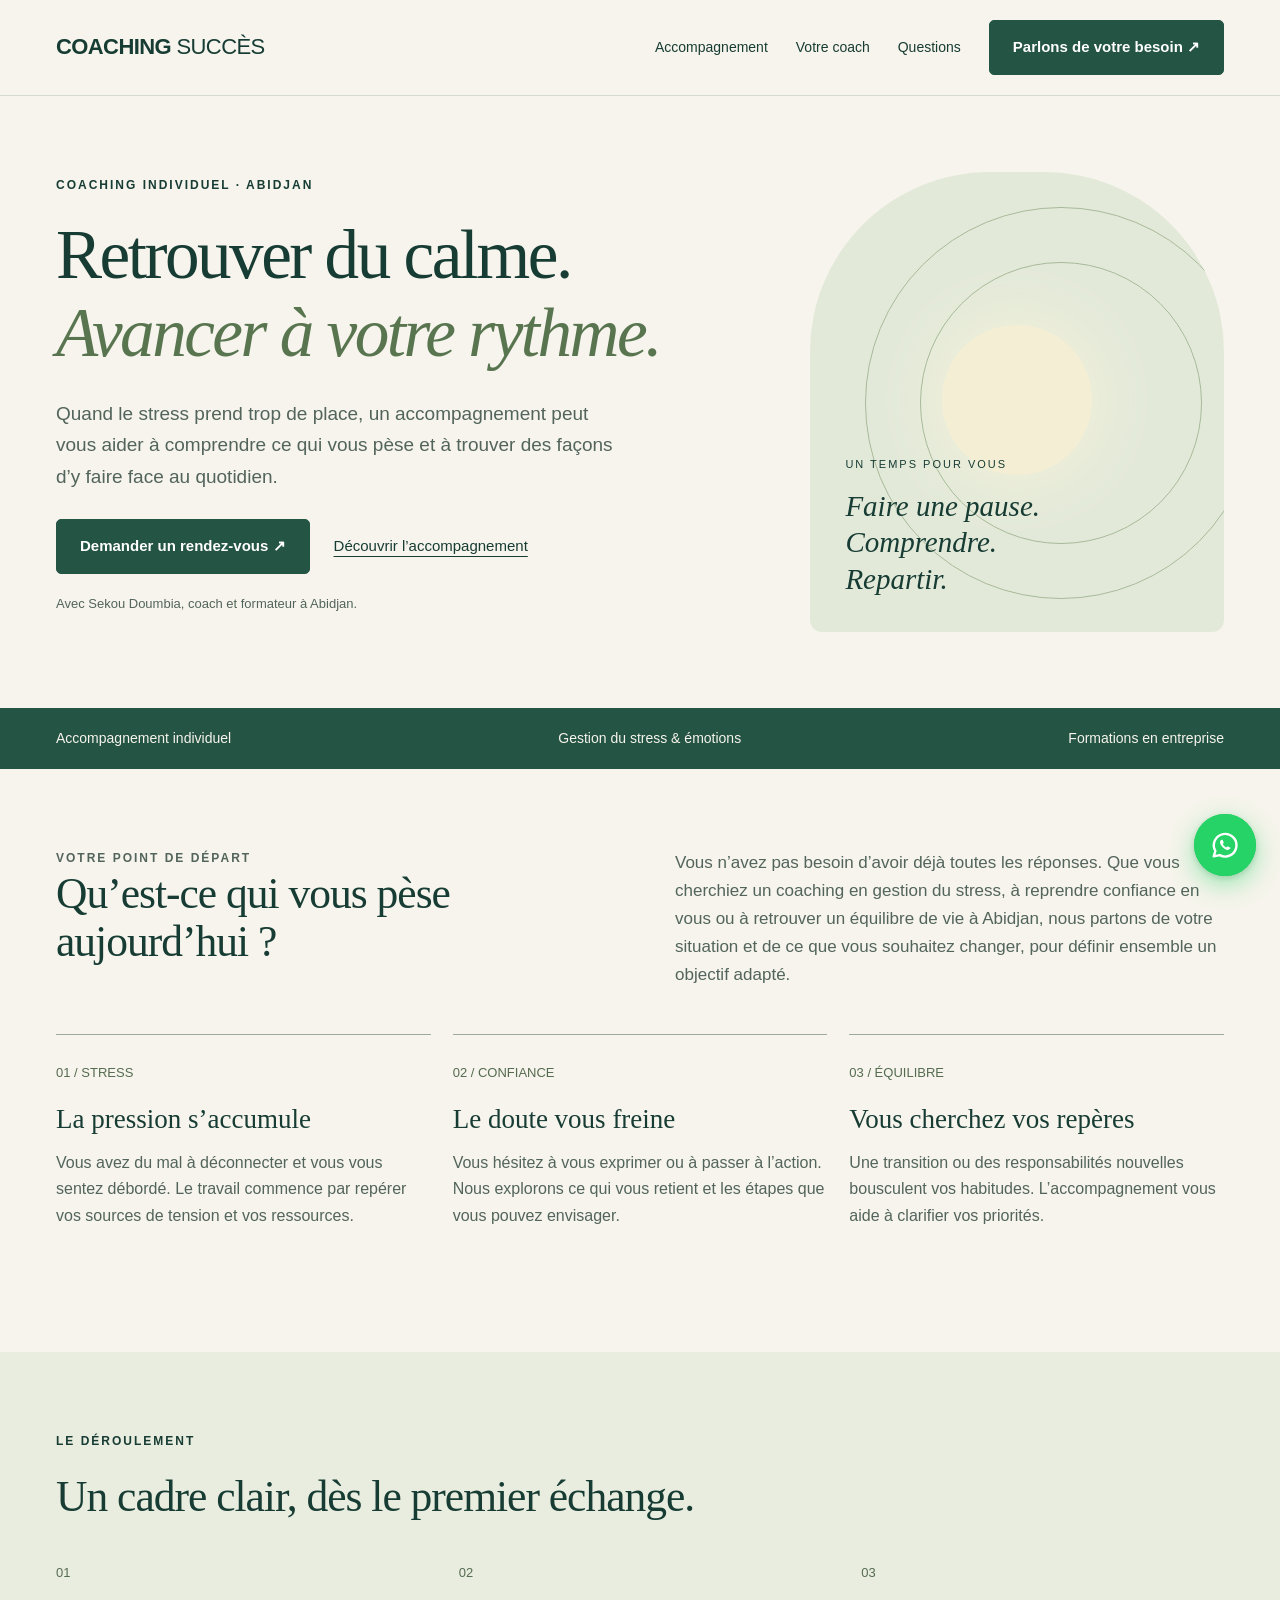
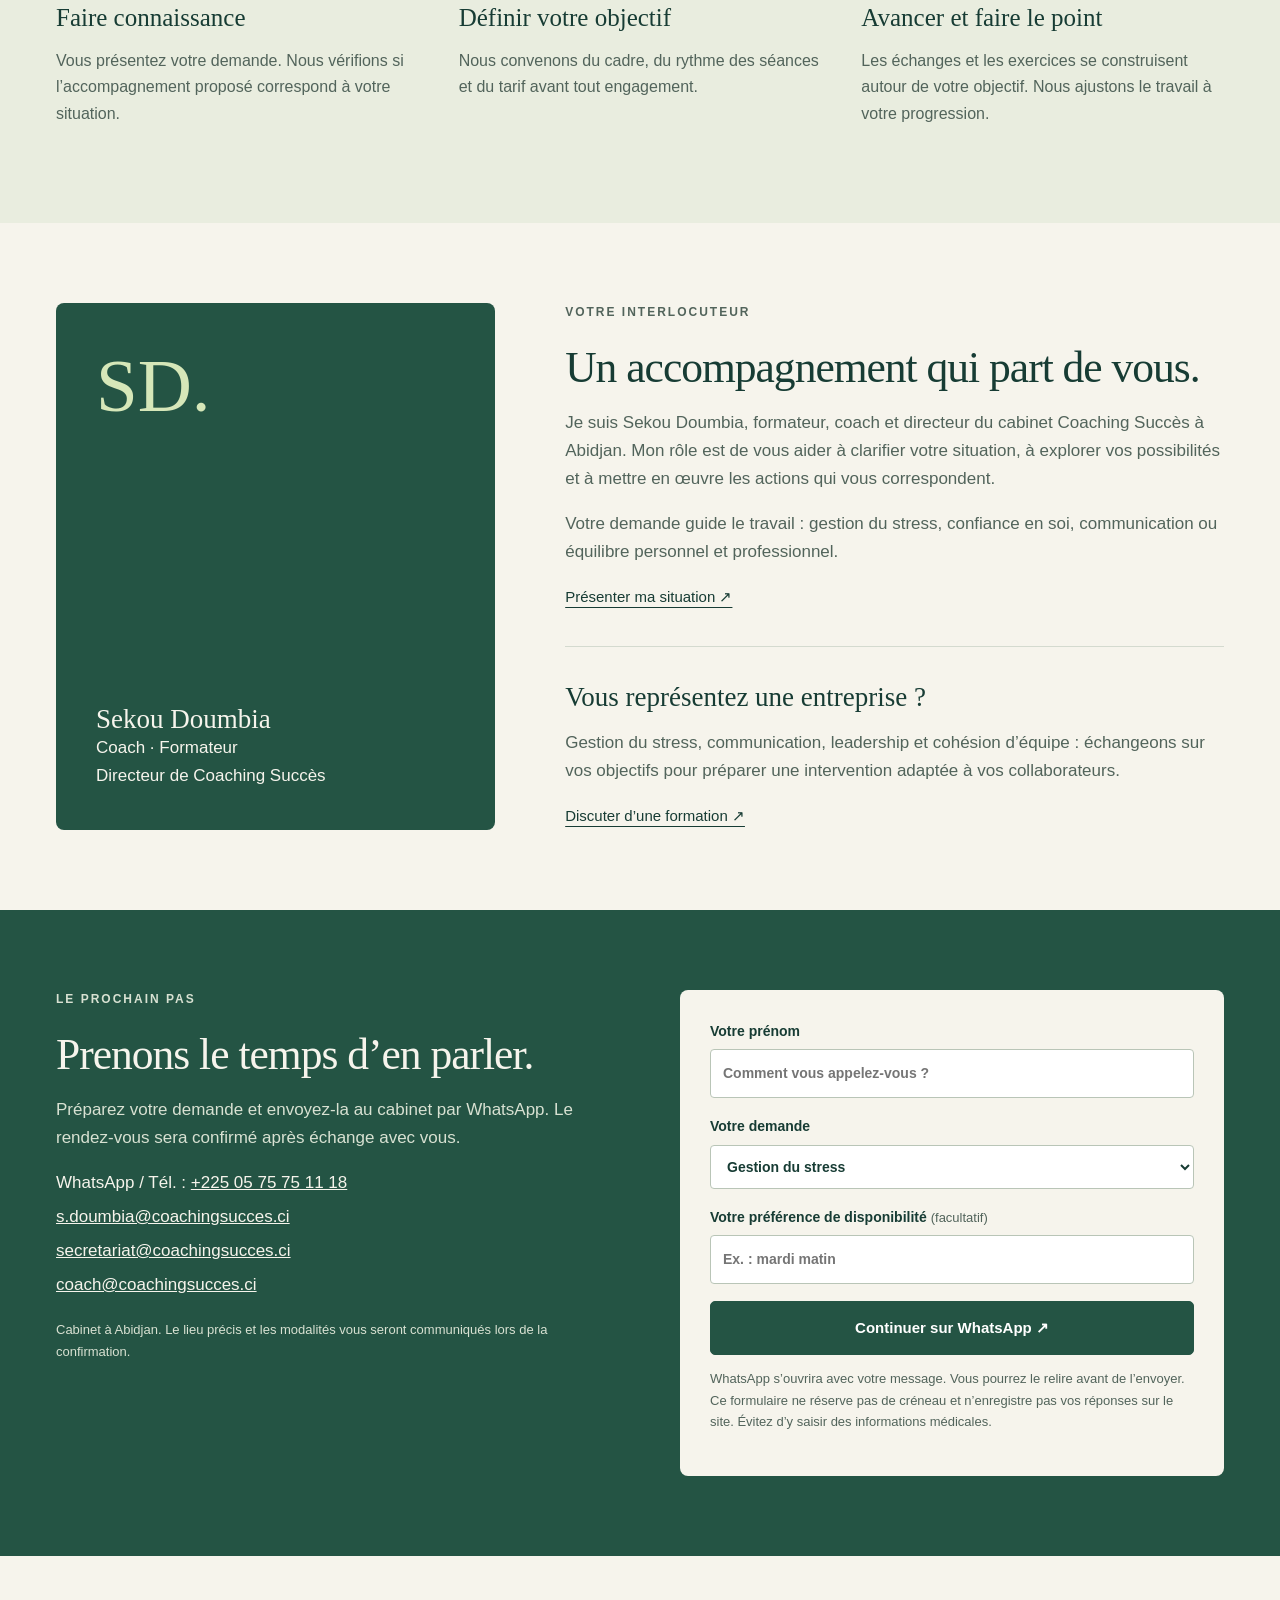
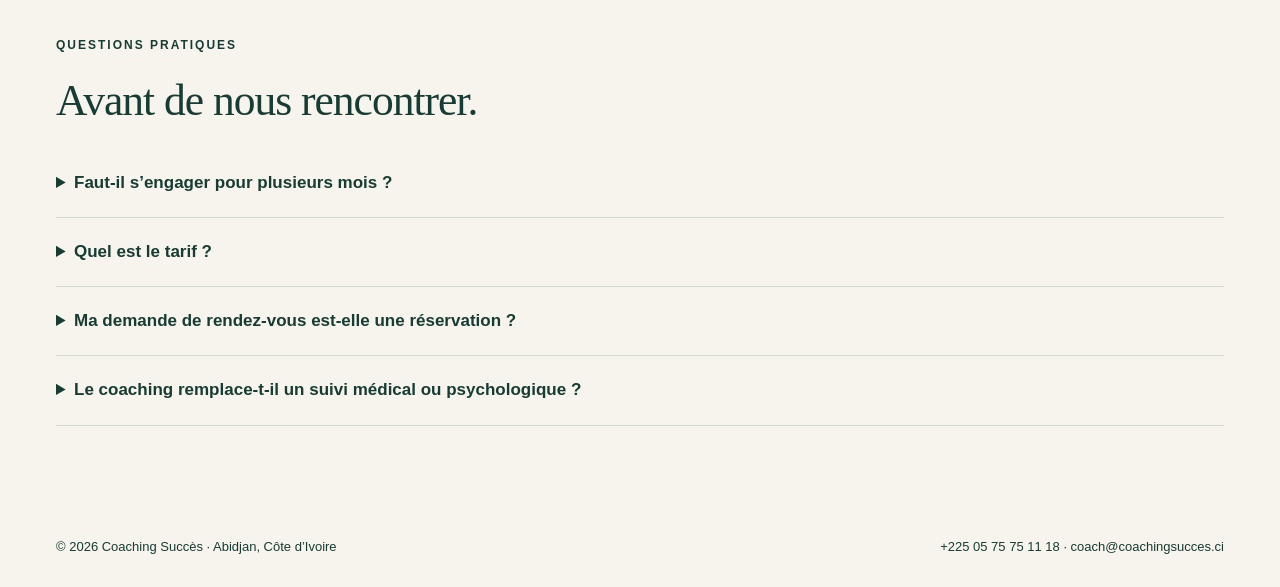
==== index.html @ 4eec84b1 "first deploy avec seo et ajout des donnee email et whatsapp" ====
<!doctype html>
<html lang="fr">
  <head>
    <meta charset="utf-8" />
    <meta name="viewport" content="width=device-width, initial-scale=1" />
    <!-- Sécurité -->
    <meta
      http-equiv="Content-Security-Policy"
      content="default-src 'self'; script-src 'self' 'unsafe-inline'; style-src 'self' 'unsafe-inline'; img-src 'self' data:; connect-src 'self'; form-action 'none'; base-uri 'self'; object-src 'none'"
    />
    <meta name="referrer" content="strict-origin-when-cross-origin" />

    <!-- SEO -->
    <title>Coach à Abidjan – Gestion du stress & confiance en soi | Coaching Succès</title>
    <meta
      name="description"
      content="Coaching individuel à Abidjan : gestion du stress, confiance en soi et équilibre de vie. Formations en entreprise avec Sekou Doumbia, coach et formateur en Côte d’Ivoire."
    />
    <meta
      name="robots"
      content="index, follow, max-image-preview:large, max-snippet:-1"
    />
    <meta name="author" content="Sekou Doumbia – Coaching Succès" />
    <link rel="canonical" href="https://coachingsucces.ci/" />
    <link rel="alternate" hreflang="fr-CI" href="https://coachingsucces.ci/" />
    <link rel="alternate" hreflang="x-default" href="https://coachingsucces.ci/" />
    <meta name="theme-color" content="#245444" />

    <!-- Référencement local -->
    <meta name="geo.region" content="CI-AB" />
    <meta name="geo.placename" content="Abidjan" />
    <meta name="geo.position" content="5.3600;-4.0083" />
    <meta name="ICBM" content="5.3600, -4.0083" />

    <!-- Partage réseaux sociaux / WhatsApp -->
    <meta property="og:type" content="website" />
    <meta property="og:locale" content="fr_CI" />
    <meta property="og:site_name" content="Coaching Succès" />
    <meta
      property="og:title"
      content="Coach à Abidjan – Gestion du stress & confiance en soi"
    />
    <meta
      property="og:description"
      content="Accompagnement individuel et formations en entreprise avec Sekou Doumbia, coach et formateur à Abidjan."
    />
    <meta property="og:url" content="https://coachingsucces.ci/" />
    <meta property="og:image" content="https://coachingsucces.ci/og-image.jpg" />
    <meta property="og:image:width" content="1200" />
    <meta property="og:image:height" content="630" />
    <meta
      property="og:image:alt"
      content="Coaching Succès – Sekou Doumbia, coach à Abidjan"
    />
    <meta name="twitter:card" content="summary_large_image" />
    <meta
      name="twitter:title"
      content="Coach à Abidjan – Gestion du stress & confiance en soi"
    />
    <meta
      name="twitter:description"
      content="Accompagnement individuel et formations en entreprise avec Sekou Doumbia, coach et formateur à Abidjan."
    />
    <meta name="twitter:image" content="https://coachingsucces.ci/og-image.jpg" />

    <link
      rel="icon"
      type="image/svg+xml"
      href="data:image/svg+xml,%3Csvg xmlns='http://www.w3.org/2000/svg' viewBox='0 0 64 64'%3E%3Crect width='64' height='64' rx='14' fill='%23245444'/%3E%3Ctext x='32' y='42' font-family='Georgia,serif' font-size='28' text-anchor='middle' fill='%23d6e7b9'%3ECS%3C/text%3E%3C/svg%3E"
    />

    <!-- Données structurées (Google) -->
    <script type="application/ld+json">
      {
        "@context": "https://schema.org",
        "@graph": [
          {
            "@type": "ProfessionalService",
            "@id": "https://coachingsucces.ci/#cabinet",
            "name": "Coaching Succès",
            "description": "Cabinet de coaching individuel et de formations en entreprise à Abidjan : gestion du stress, confiance en soi, équilibre personnel et professionnel, communication et leadership.",
            "url": "https://coachingsucces.ci/",
            "image": "https://coachingsucces.ci/og-image.jpg",
            "telephone": "+2250575751118",
            "address": {
              "@type": "PostalAddress",
              "addressLocality": "Abidjan",
              "addressCountry": "CI"
            },
            "geo": {
              "@type": "GeoCoordinates",
              "latitude": 5.36,
              "longitude": -4.0083
            },
            "areaServed": [
              { "@type": "City", "name": "Abidjan" },
              { "@type": "Country", "name": "Côte d’Ivoire" }
            ],
            "knowsLanguage": "fr",
            "founder": { "@id": "https://coachingsucces.ci/#sekou-doumbia" },
            "sameAs": ["https://wa.me/2250575751118"],
            "hasOfferCatalog": {
              "@type": "OfferCatalog",
              "name": "Accompagnements",
              "itemListElement": [
                {
                  "@type": "Offer",
                  "itemOffered": {
                    "@type": "Service",
                    "name": "Coaching en gestion du stress et des émotions"
                  }
                },
                {
                  "@type": "Offer",
                  "itemOffered": {
                    "@type": "Service",
                    "name": "Coaching confiance en soi"
                  }
                },
                {
                  "@type": "Offer",
                  "itemOffered": {
                    "@type": "Service",
                    "name": "Équilibre personnel et professionnel"
                  }
                },
                {
                  "@type": "Offer",
                  "itemOffered": {
                    "@type": "Service",
                    "name": "Formations en entreprise : stress, communication, leadership, cohésion d’équipe"
                  }
                }
              ]
            }
          },
          {
            "@type": "Person",
            "@id": "https://coachingsucces.ci/#sekou-doumbia",
            "name": "Sekou Doumbia",
            "jobTitle": "Coach et formateur, directeur de Coaching Succès",
            "worksFor": { "@id": "https://coachingsucces.ci/#cabinet" },
            "address": {
              "@type": "PostalAddress",
              "addressLocality": "Abidjan",
              "addressCountry": "CI"
            }
          },
          {
            "@type": "WebSite",
            "@id": "https://coachingsucces.ci/#site",
            "url": "https://coachingsucces.ci/",
            "name": "Coaching Succès",
            "inLanguage": "fr-CI",
            "publisher": { "@id": "https://coachingsucces.ci/#cabinet" }
          },
          {
            "@type": "WebPage",
            "@id": "https://coachingsucces.ci/#page",
            "url": "https://coachingsucces.ci/",
            "name": "Coach à Abidjan – Gestion du stress & confiance en soi | Coaching Succès",
            "isPartOf": { "@id": "https://coachingsucces.ci/#site" },
            "about": { "@id": "https://coachingsucces.ci/#cabinet" },
            "inLanguage": "fr-CI"
          },
          {
            "@type": "FAQPage",
            "@id": "https://coachingsucces.ci/#faq",
            "mainEntity": [
              {
                "@type": "Question",
                "name": "Faut-il s’engager pour plusieurs mois ?",
                "acceptedAnswer": {
                  "@type": "Answer",
                  "text": "La durée et le nombre de séances se discutent en fonction de votre demande. Le cadre de l’accompagnement vous est présenté avant votre engagement."
                }
              },
              {
                "@type": "Question",
                "name": "Quel est le tarif ?",
                "acceptedAnswer": {
                  "@type": "Answer",
                  "text": "Contactez le cabinet pour connaître le tarif de la prestation adaptée à votre demande. Le montant et les conditions sont précisés avant de commencer."
                }
              },
              {
                "@type": "Question",
                "name": "Ma demande de rendez-vous est-elle une réservation ?",
                "acceptedAnswer": {
                  "@type": "Answer",
                  "text": "Vous proposez une disponibilité par WhatsApp. Le cabinet vous répond pour convenir ensemble d’un créneau et confirmer les modalités."
                }
              },
              {
                "@type": "Question",
                "name": "Le coaching remplace-t-il un suivi médical ou psychologique ?",
                "acceptedAnswer": {
                  "@type": "Answer",
                  "text": "Le coaching aide à travailler sur vos objectifs et vos actions. Il ne remplace pas un diagnostic ni des soins. Si votre situation nécessite un suivi médical ou psychologique, adressez-vous au professionnel de santé compétent."
                }
              }
            ]
          }
        ]
      }
    </script>
    <style>
      :root {
        --ink: #173c34;
        --paper: #f6f4ec;
        --green: #245444;
        --lime: #d6e7b9;
        --line: #d4dacf;
        --muted: #52645b;
      }
      * {
        box-sizing: border-box;
      }
      html {
        scroll-behavior: smooth;
        scroll-padding-top: 90px;
        overflow-x: hidden;
      }
      body {
        margin: 0;
        overflow-x: clip;
        max-width: 100%;
        background: var(--paper);
        color: var(--ink);
        font:
          17px/1.65 Arial,
          sans-serif;
      }
      a {
        color: inherit;
      }
      button,
      input,
      select {
        font: inherit;
      }
      header {
        border-bottom: 1px solid var(--line);
        background: var(--paper);
        position: sticky;
        top: 0;
        z-index: 10;
      }
      .nav {
        max-width: 1240px;
        margin: auto;
        padding: 20px 36px;
        display: flex;
        align-items: center;
        justify-content: space-between;
        gap: 20px;
      }
      .brand {
        text-decoration: none;
        font-weight: bold;
        letter-spacing: -0.6px;
        font-size: 22px;
      }
      .brand span {
        font-weight: normal;
      }
      nav {
        display: flex;
        gap: 28px;
        font-size: 14px;
        align-items: center;
      }
      nav a {
        text-decoration: none;
      }
      .btn {
        background: var(--green);
        color: white;
        display: inline-flex;
        text-decoration: none;
        align-items: center;
        justify-content: center;
        padding: 14px 23px;
        border: 1px solid var(--green);
        border-radius: 5px;
        font-weight: bold;
        font-size: 15px;
        cursor: pointer;
      }
      .btn:hover {
        background: #163c30;
      }
      .btn.light {
        background: var(--lime);
        color: var(--ink);
        border-color: var(--lime);
      }
      .wrap {
        max-width: 1240px;
        margin: auto;
        padding: 0 36px;
      }
      .hero {
        display: grid;
        grid-template-columns: 1.25fr 0.75fr;
        gap: 65px;
        align-items: center;
        padding-top: 76px;
        padding-bottom: 76px;
      }
      .eyebrow {
        text-transform: uppercase;
        font-size: 12px;
        letter-spacing: 2px;
        font-weight: bold;
        margin: 0 0 20px;
      }
      h1,
      h2,
      h3 {
        font-family: Georgia, serif;
        font-weight: normal;
        line-height: 1.12;
        margin: 0;
      }
      h1 {
        font-size: clamp(45px, 5.4vw, 76px);
        letter-spacing: -2.5px;
      }
      h1 em {
        font-weight: normal;
        color: #587550;
      }
      h2 {
        font-size: clamp(32px, 3.4vw, 47px);
        letter-spacing: -1px;
      }
      h3 {
        font-size: 27px;
      }
      .lead {
        max-width: 565px;
        color: var(--muted);
        font-size: 19px;
        margin: 27px 0;
      }
      .actions {
        display: flex;
        gap: 24px;
        align-items: center;
        flex-wrap: wrap;
      }
      .text-link {
        font-size: 15px;
        text-underline-offset: 5px;
      }
      .small {
        font-size: 13px;
        color: var(--muted);
      }
      .hero-note {
        margin-top: 19px;
      }
      .visual {
        min-height: 460px;
        background: #e3e9d9;
        border-radius: 180px 180px 12px 12px;
        position: relative;
        overflow: hidden;
        display: flex;
        flex-direction: column;
        justify-content: flex-end;
        padding: 35px;
      }
      .visual:before,
      .visual:after {
        content: "";
        position: absolute;
        border: 1px solid #a7ba99;
        border-radius: 50%;
        width: 390px;
        height: 390px;
        top: 35px;
        left: 55px;
      }
      .visual:after {
        width: 280px;
        height: 280px;
        top: 90px;
        left: 110px;
      }
      .sun {
        position: absolute;
        background: #f4efd4;
        width: 150px;
        height: 150px;
        top: 153px;
        left: calc(50% - 75px);
        border-radius: 50%;
        box-shadow: 0 0 70px #f7f3d8;
      }
      .visual p {
        z-index: 1;
        margin: 0;
        max-width: 250px;
        font:
          italic 29px/1.25 Georgia,
          serif;
      }
      .visual span {
        z-index: 1;
        font-size: 11px;
        letter-spacing: 2px;
        margin-bottom: 15px;
      }
      .strip {
        background: var(--green);
        color: #f6f4ec;
      }
      .strip .wrap {
        display: flex;
        justify-content: space-between;
        gap: 20px;
        padding-top: 19px;
        padding-bottom: 19px;
        font-size: 14px;
      }
      .section {
        padding-top: 80px;
        padding-bottom: 80px;
      }
      .intro {
        display: grid;
        grid-template-columns: 1fr 1fr;
        gap: 70px;
        margin-bottom: 45px;
      }
      .intro p {
        margin: 0;
        color: var(--muted);
      }
      .grid {
        display: grid;
        grid-template-columns: repeat(3, 1fr);
        gap: 22px;
      }
      .card {
        border-top: 1px solid #9cab9d;
        padding: 27px 0;
      }
      .number {
        font-size: 13px;
        color: #556b50;
        display: block;
        margin-bottom: 20px;
      }
      .card p {
        color: var(--muted);
        font-size: 16px;
      }
      .process {
        background: #e9eddf;
      }
      .steps {
        display: grid;
        grid-template-columns: repeat(3, 1fr);
        gap: 40px;
        margin-top: 42px;
      }
      .steps h3 {
        font-size: 25px;
      }
      .steps p {
        font-size: 16px;
        color: var(--muted);
      }
      .about {
        display: grid;
        grid-template-columns: 0.8fr 1.2fr;
        gap: 70px;
      }
      .nameplate {
        background: var(--green);
        color: var(--paper);
        padding: 40px;
        border-radius: 8px;
        display: flex;
        flex-direction: column;
        justify-content: space-between;
        min-height: 280px;
      }
      .nameplate .initials {
        font:
          75px Georgia,
          serif;
        color: var(--lime);
      }
      .nameplate p {
        margin: 0;
      }
      .about-copy p {
        color: var(--muted);
      }
      .enterprise {
        border-top: 1px solid var(--line);
        padding-top: 35px;
        margin-top: 35px;
      }
      .enterprise h3 {
        font-size: 27px;
      }
      .booking {
        background: var(--green);
        color: var(--paper);
      }
      .booking-layout {
        display: grid;
        grid-template-columns: 1fr 1fr;
        gap: 80px;
      }
      .booking .small {
        color: #d8e1d2;
      }
      .booking p {
        color: #d8e1d2;
      }
      form {
        background: var(--paper);
        color: var(--ink);
        padding: 30px;
        border-radius: 8px;
      }
      label {
        display: block;
        font-size: 14px;
        font-weight: bold;
        margin-bottom: 17px;
      }
      input,
      select {
        display: block;
        width: 100%;
        border: 1px solid #b9c5b7;
        border-radius: 4px;
        background: white;
        padding: 12px;
        margin-top: 6px;
        color: var(--ink);
      }
      form .btn {
        width: 100%;
      }
      form .btn:disabled {
        opacity: 0.6;
        cursor: not-allowed;
      }
      input[aria-invalid="true"],
      select[aria-invalid="true"] {
        border: 2px solid #a8321e;
      }
      #feedback.is-error {
        color: #a8321e !important;
        font-weight: bold;
      }
      /* Champ piège anti-robots : retiré de l'écran, pas de display:none
         (certains robots ignorent les champs masqués ainsi) */
      .hp-field {
        position: absolute !important;
        left: -10000px;
        top: auto;
        width: 1px;
        height: 1px;
        overflow: hidden;
      }
      .footer-address {
        font-style: normal;
      }
      .footer-address a {
        text-decoration: none;
      }
      form .small {
        color: var(--muted) !important;
        font-weight: normal;
      }
      details {
        border-bottom: 1px solid var(--line);
        padding: 20px 0;
      }
      summary {
        cursor: pointer;
        font-weight: bold;
      }
      details p {
        max-width: 850px;
        color: var(--muted);
        font-size: 16px;
      }
      footer .wrap {
        display: flex;
        justify-content: space-between;
        gap: 30px;
        padding-top: 30px;
        padding-bottom: 30px;
        font-size: 13px;
      }
      a:focus-visible,
      button:focus-visible,
      summary:focus-visible {
        outline: 3px solid #bd9429;
        outline-offset: 5px;
      }
      .menu-toggle {
        display: none;
        background: none;
        border: 1px solid var(--line);
        border-radius: 5px;
        width: 44px;
        height: 44px;
        padding: 0;
        cursor: pointer;
        flex-direction: column;
        align-items: center;
        justify-content: center;
        gap: 5px;
      }
      .menu-toggle span {
        display: block;
        width: 22px;
        height: 2px;
        background: var(--ink);
        transition:
          transform 0.25s,
          opacity 0.2s;
      }
      .menu-toggle[aria-expanded="true"] span:nth-child(1) {
        transform: translateY(7px) rotate(45deg);
      }
      .menu-toggle[aria-expanded="true"] span:nth-child(2) {
        opacity: 0;
      }
      .menu-toggle[aria-expanded="true"] span:nth-child(3) {
        transform: translateY(-7px) rotate(-45deg);
      }
      .contact-list {
        list-style: none;
        padding: 0;
        margin: 0 0 20px;
      }
      .contact-list li {
        margin-bottom: 6px;
        overflow-wrap: anywhere;
      }
      .wa-float {
        position: fixed;
        right: 24px;
        bottom: 24px;
        z-index: 30;
        display: flex;
        align-items: center;
        gap: 12px;
        text-decoration: none;
      }
      .wa-icon {
        position: relative;
        width: 62px;
        height: 62px;
        border-radius: 50%;
        background: #25d366;
        color: #fff;
        display: grid;
        place-items: center;
        flex: none;
        box-shadow:
          0 8px 24px rgba(37, 211, 102, 0.45),
          0 2px 6px rgba(0, 0, 0, 0.15);
        transition:
          transform 0.2s,
          background 0.2s;
      }
      .wa-icon::before {
        content: "";
        position: absolute;
        inset: 0;
        border-radius: 50%;
        background: #25d366;
        z-index: -1;
        animation: wa-pulse 2.4s ease-out infinite;
      }
      .wa-icon svg {
        width: 32px;
        height: 32px;
      }
      .wa-bubble {
        background: #fff;
        color: var(--ink);
        font-size: 13px;
        line-height: 1.35;
        padding: 10px 14px;
        border-radius: 12px 12px 2px 12px;
        box-shadow: 0 6px 20px rgba(0, 0, 0, 0.12);
        opacity: 0;
        transform: translateX(8px);
        transition:
          opacity 0.25s,
          transform 0.25s;
        pointer-events: none;
        white-space: nowrap;
      }
      .wa-bubble strong {
        display: block;
        font-size: 14px;
      }
      .wa-float:hover .wa-icon,
      .wa-float:focus-visible .wa-icon {
        transform: scale(1.08);
        background: #1ebe5b;
      }
      .wa-float:hover .wa-bubble,
      .wa-float:focus-visible .wa-bubble {
        opacity: 1;
        transform: none;
      }
      @keyframes wa-pulse {
        0% {
          transform: scale(1);
          opacity: 0.55;
        }
        70%,
        100% {
          transform: scale(1.55);
          opacity: 0;
        }
      }
      @media (prefers-reduced-motion: reduce) {
        .wa-icon::before {
          animation: none;
        }
      }
      @media (max-width: 800px) {
        .menu-toggle {
          display: flex;
        }
        nav {
          display: none;
          position: absolute;
          top: 100%;
          left: 0;
          right: 0;
          flex-direction: column;
          align-items: stretch;
          gap: 0;
          background: var(--paper);
          border-bottom: 1px solid var(--line);
          padding: 8px 22px 20px;
          box-shadow: 0 12px 20px rgba(0, 0, 0, 0.08);
        }
        nav.open {
          display: flex;
          max-height: calc(100vh - 85px);
          overflow-y: auto;
        }
        .visual:before {
          width: 320px;
          height: 320px;
        }
        .visual:after {
          width: 230px;
          height: 230px;
        }
        h1 {
          font-size: clamp(36px, 10vw, 45px);
          overflow-wrap: break-word;
        }
        .actions .btn {
          width: 100%;
        }
        nav a:not(.btn) {
          display: block;
          font-size: 16px;
          padding: 14px 0;
          border-bottom: 1px solid var(--line);
        }
        nav .btn {
          margin-top: 16px;
          padding: 14px 18px;
          font-size: 15px;
        }
        .wa-float {
          right: 16px;
          bottom: 16px;
        }
        .wa-icon {
          width: 56px;
          height: 56px;
        }
        .wa-bubble {
          display: none;
        }
        body.menu-open .wa-float {
          display: none;
        }
        footer .wrap {
          padding-bottom: 90px;
        }
        .nav,
        .wrap {
          padding-left: 22px;
          padding-right: 22px;
        }
        .brand {
          font-size: 18px;
        }
        .hero {
          grid-template-columns: 1fr;
          gap: 35px;
          padding-top: 45px;
          padding-bottom: 40px;
        }
        .visual {
          min-height: 300px;
          border-radius: 130px 130px 8px 8px;
        }
        .visual:before {
          top: -90px;
          left: 15%;
        }
        .visual:after {
          top: -35px;
          left: 30%;
        }
        .sun {
          top: 40px;
          left: calc(60% - 60px);
          width: 120px;
          height: 120px;
        }
        .visual p {
          max-width: 220px;
          font-size: 26px;
        }
        .strip .wrap {
          flex-wrap: wrap;
          gap: 7px 24px;
          font-size: 12px;
        }
        .intro,
        .about,
        .booking-layout {
          grid-template-columns: 1fr;
          gap: 28px;
        }
        .grid,
        .steps {
          grid-template-columns: 1fr;
          gap: 12px;
        }
        .section {
          padding-top: 50px;
          padding-bottom: 50px;
        }
        .steps {
          margin-top: 30px;
        }
        .card {
          padding-top: 20px;
        }
        .number {
          margin-bottom: 10px;
        }
        .nameplate {
          min-height: 220px;
        }
        footer .wrap {
          flex-direction: column;
          gap: 8px;
        }
        h1 {
          letter-spacing: -1.5px;
        }
        form {
          padding: 22px;
        }
      }
    </style>
  </head>
  <body>
    <header>
      <div class="nav">
        <a class="brand" href="/" aria-label="Coaching Succès – accueil"
          >COACHING<span> SUCCÈS</span></a
        >
        <button
          class="menu-toggle"
          id="menu-toggle"
          type="button"
          aria-label="Ouvrir le menu"
          aria-expanded="false"
          aria-controls="main-nav"
        >
          <span></span><span></span><span></span>
        </button>
        <nav id="main-nav" aria-label="Navigation principale">
          <a href="#accompagnement">Accompagnement</a
          ><a href="#coach">Votre coach</a><a href="#questions">Questions</a
          ><a class="btn" href="#rendez-vous">Parlons de votre besoin ↗</a>
        </nav>
      </div>
    </header>
    <main>
      <section class="wrap hero" aria-labelledby="titre-principal">
        <div>
          <p class="eyebrow">Coaching individuel · Abidjan</p>
          <h1 id="titre-principal">
            Retrouver du calme.<br /><em>Avancer à votre rythme.</em>
          </h1>
          <p class="lead">
            Quand le stress prend trop de place, un accompagnement peut vous
            aider à comprendre ce qui vous pèse et à trouver des façons d’y
            faire face au quotidien.
          </p>
          <div class="actions">
            <a class="btn" href="#rendez-vous">Demander un rendez-vous ↗</a
            ><a class="text-link" href="#accompagnement"
              >Découvrir l’accompagnement</a
            >
          </div>
          <p class="small hero-note">
            Avec Sekou Doumbia, coach et formateur à Abidjan.
          </p>
        </div>
        <div class="visual" aria-hidden="true">
          <div class="sun"></div>
          <span>UN TEMPS POUR VOUS</span>
          <p>Faire une pause.<br />Comprendre.<br />Repartir.</p>
        </div>
      </section>
      <div class="strip">
        <div class="wrap">
          <span>Accompagnement individuel</span
          ><span>Gestion du stress & émotions</span
          ><span>Formations en entreprise</span>
        </div>
      </div>
      <section
        id="accompagnement"
        class="wrap section"
        aria-labelledby="titre-accompagnement"
      >
        <div class="intro">
          <div>
            <p class="eyebrow">Votre point de départ</p>
            <h2 id="titre-accompagnement">Qu’est-ce qui vous pèse aujourd’hui ?</h2>
          </div>
          <p>
            Vous n’avez pas besoin d’avoir déjà toutes les réponses. Que vous
            cherchiez un coaching en gestion du stress, à reprendre confiance en
            vous ou à retrouver un équilibre de vie à Abidjan, nous partons de
            votre situation et de ce que vous souhaitez changer, pour définir
            ensemble un objectif adapté.
          </p>
        </div>
        <div class="grid">
          <article class="card">
            <span class="number">01 / STRESS</span>
            <h3>La pression s’accumule</h3>
            <p>
              Vous avez du mal à déconnecter et vous vous sentez débordé. Le
              travail commence par repérer vos sources de tension et vos
              ressources.
            </p>
          </article>
          <article class="card">
            <span class="number">02 / CONFIANCE</span>
            <h3>Le doute vous freine</h3>
            <p>
              Vous hésitez à vous exprimer ou à passer à l’action. Nous
              explorons ce qui vous retient et les étapes que vous pouvez
              envisager.
            </p>
          </article>
          <article class="card">
            <span class="number">03 / ÉQUILIBRE</span>
            <h3>Vous cherchez vos repères</h3>
            <p>
              Une transition ou des responsabilités nouvelles bousculent vos
              habitudes. L’accompagnement vous aide à clarifier vos priorités.
            </p>
          </article>
        </div>
      </section>
      <section class="process" aria-labelledby="titre-deroulement">
        <div class="wrap section">
          <p class="eyebrow">Le déroulement</p>
          <h2 id="titre-deroulement">Un cadre clair, dès le premier échange.</h2>
          <div class="steps">
            <article>
              <span class="number">01</span>
              <h3>Faire connaissance</h3>
              <p>
                Vous présentez votre demande. Nous vérifions si l’accompagnement
                proposé correspond à votre situation.
              </p>
            </article>
            <article>
              <span class="number">02</span>
              <h3>Définir votre objectif</h3>
              <p>
                Nous convenons du cadre, du rythme des séances et du tarif avant
                tout engagement.
              </p>
            </article>
            <article>
              <span class="number">03</span>
              <h3>Avancer et faire le point</h3>
              <p>
                Les échanges et les exercices se construisent autour de votre
                objectif. Nous ajustons le travail à votre progression.
              </p>
            </article>
          </div>
        </div>
      </section>
      <section
        id="coach"
        class="wrap section about"
        aria-labelledby="titre-coach"
      >
        <div class="nameplate">
          <span class="initials">SD.</span>
          <div>
            <h3>Sekou Doumbia</h3>
            <p>Coach · Formateur<br />Directeur de Coaching Succès</p>
          </div>
        </div>
        <div class="about-copy">
          <p class="eyebrow">Votre interlocuteur</p>
          <h2 id="titre-coach">Un accompagnement qui part de vous.</h2>
          <p>
            Je suis Sekou Doumbia, formateur, coach et directeur du cabinet
            Coaching Succès à Abidjan. Mon rôle est de vous aider à clarifier
            votre situation, à explorer vos possibilités et à mettre en œuvre
            les actions qui vous correspondent.
          </p>
          <p>
            Votre demande guide le travail : gestion du stress, confiance en
            soi, communication ou équilibre personnel et professionnel.
          </p>
          <a class="text-link" href="#rendez-vous">Présenter ma situation ↗</a>
          <div class="enterprise">
            <h3>Vous représentez une entreprise ?</h3>
            <p>
              Gestion du stress, communication, leadership et cohésion d’équipe
              : échangeons sur vos objectifs pour préparer une intervention
              adaptée à vos collaborateurs.
            </p>
            <a class="text-link" href="#rendez-vous" id="business-link"
              >Discuter d’une formation ↗</a
            >
          </div>
        </div>
      </section>
      <section
        class="booking"
        id="rendez-vous"
        aria-labelledby="titre-rendez-vous"
      >
        <div class="wrap section booking-layout">
          <div>
            <p class="eyebrow">Le prochain pas</p>
            <h2 id="titre-rendez-vous">Prenons le temps d’en parler.</h2>
            <p>
              Préparez votre demande et envoyez-la au cabinet par WhatsApp. Le
              rendez-vous sera confirmé après échange avec vous.
            </p>
            <ul class="contact-list">
              <li>
                WhatsApp / Tél. :
                <a href="https://wa.me/2250575751118">+225 05 75 75 11 18</a>
              </li>
              <!-- E-mails reconstitués en JavaScript pour les cacher aux robots collecteurs -->
              <li>
                <a class="js-mail" data-u="s.doumbia" data-d="coachingsucces.ci"
                  >E-mail de Sekou Doumbia</a
                >
              </li>
              <li>
                <a class="js-mail" data-u="secretariat" data-d="coachingsucces.ci"
                  >E-mail du secrétariat</a
                >
              </li>
              <li>
                <a class="js-mail" data-u="coach" data-d="coachingsucces.ci"
                  >E-mail du cabinet</a
                >
              </li>
            </ul>
            <p class="small">
              Cabinet à Abidjan. Le lieu précis et les modalités vous seront
              communiqués lors de la confirmation.
            </p>
          </div>
          <form id="contact-form" novalidate autocomplete="on">
            <!-- Champ piège : invisible pour les visiteurs, rempli par les robots -->
            <div class="hp-field" aria-hidden="true">
              <label for="website"
                >Ne pas remplir ce champ<input
                  id="website"
                  name="website"
                  type="text"
                  tabindex="-1"
                  autocomplete="off"
              /></label>
            </div>
            <label for="name"
              >Votre prénom<input
                id="name"
                name="name"
                autocomplete="given-name"
                required
                minlength="2"
                maxlength="70"
                pattern="[A-Za-zÀ-ÖØ-öø-ÿ' ’\-]{2,70}"
                aria-describedby="feedback"
                placeholder="Comment vous appelez-vous ?" /></label
            ><label for="need"
              >Votre demande<select id="need" name="need">
                <option>Gestion du stress</option>
                <option>Confiance en soi</option>
                <option>Équilibre personnel et professionnel</option>
                <option>Formation ou accompagnement en entreprise</option>
                <option>Autre demande</option>
              </select></label
            ><label for="availability"
              >Votre préférence de disponibilité
              <span class="small">(facultatif)</span
              ><input
                id="availability"
                name="availability"
                autocomplete="off"
                maxlength="120"
                placeholder="Ex. : mardi matin" /></label
            ><button class="btn" type="submit" id="submit-btn">
              Continuer sur WhatsApp ↗
            </button>
            <p class="small">
              WhatsApp s’ouvrira avec votre message. Vous pourrez le relire
              avant de l’envoyer. Ce formulaire ne réserve pas de créneau et
              n’enregistre pas vos réponses sur le site. Évitez d’y saisir des
              informations médicales.
            </p>
            <p id="feedback" class="small" role="status"></p>
          </form>
        </div>
      </section>
      <section
        class="wrap section"
        id="questions"
        aria-labelledby="titre-questions"
      >
        <p class="eyebrow">Questions pratiques</p>
        <h2 id="titre-questions">Avant de nous rencontrer.</h2>
        <div style="margin-top: 25px">
          <details>
            <summary>Faut-il s’engager pour plusieurs mois ?</summary>
            <p>
              La durée et le nombre de séances se discutent en fonction de votre
              demande. Le cadre de l’accompagnement vous est présenté avant
              votre engagement.
            </p>
          </details>
          <details>
            <summary>Quel est le tarif ?</summary>
            <p>
              Contactez le cabinet pour connaître le tarif de la prestation
              adaptée à votre demande. Le montant et les conditions sont
              précisés avant de commencer.
            </p>
          </details>
          <details>
            <summary>
              Ma demande de rendez-vous est-elle une réservation ?
            </summary>
            <p>
              Vous proposez une disponibilité par WhatsApp. Le cabinet vous
              répond pour convenir ensemble d’un créneau et confirmer les
              modalités.
            </p>
          </details>
          <details>
            <summary>
              Le coaching remplace-t-il un suivi médical ou psychologique ?
            </summary>
            <p>
              Le coaching aide à travailler sur vos objectifs et vos actions. Il
              ne remplace pas un diagnostic ni des soins. Si votre situation
              nécessite un suivi médical ou psychologique, adressez-vous au
              professionnel de santé compétent.
            </p>
          </details>
        </div>
      </section>
    </main>
    <footer>
      <div class="wrap">
        <span>© 2026 Coaching Succès · Abidjan, Côte d’Ivoire</span>
        <address class="footer-address">
          <a href="tel:+2250575751118">+225 05 75 75 11 18</a> ·
          <a class="js-mail" data-u="coach" data-d="coachingsucces.ci"
            >E-mail du cabinet</a
          >
        </address>
      </div>
    </footer>
    <a
      class="wa-float"
      id="wa-float"
      href="https://api.whatsapp.com/send?phone=2250575751118&amp;text=Bonjour%20M.%20Doumbia%2C%20je%20vous%20contacte%20depuis%20le%20site%20Coaching%20Succ%C3%A8s.%20Je%20souhaiterais%20avoir%20des%20informations%20sur%20vos%20accompagnements.%20Merci%20!"
      target="_blank"
      rel="noopener"
      aria-label="Discuter sur WhatsApp au +225 05 75 75 11 18"
    >
      <span class="wa-bubble">
        <strong>Besoin d’en parler ?</strong>
        Écrivez-nous sur WhatsApp
      </span>
      <span class="wa-icon">
        <svg viewBox="0 0 24 24" aria-hidden="true">
          <path
            d="M3.5 20.5l1.3-4A8.5 8.5 0 1 1 8 19.6z"
            fill="none"
            stroke="currentColor"
            stroke-width="1.8"
            stroke-linejoin="round"
          />
          <path
            d="M9.2 8.3c.3-.4.8-.4 1 0l.8 1.6c.1.3 0 .6-.2.8l-.5.5c.6 1.2 1.4 2 2.6 2.6l.5-.5c.2-.2.5-.3.8-.2l1.6.8c.4.2.4.7 0 1-.7.7-1.7 1-2.7.6-2.2-.9-3.8-2.5-4.7-4.7-.4-1 0-2 .8-2.5z"
            fill="currentColor"
          />
        </svg>
      </span>
    </a>
    <script>
      const WA_NUMBER = "2250575751118";

      function waLink(message) {
        return (
          "https://api.whatsapp.com/send?phone=" +
          WA_NUMBER +
          "&text=" +
          encodeURIComponent(message)
        );
      }

      // Menu hamburger
      const toggle = document.getElementById("menu-toggle");
      const mainNav = document.getElementById("main-nav");
      function setMenu(open) {
        mainNav.classList.toggle("open", open);
        document.body.classList.toggle("menu-open", open);
        toggle.setAttribute("aria-expanded", open ? "true" : "false");
        toggle.setAttribute(
          "aria-label",
          open ? "Fermer le menu" : "Ouvrir le menu",
        );
      }
      toggle.addEventListener("click", () =>
        setMenu(!mainNav.classList.contains("open")),
      );
      mainNav
        .querySelectorAll("a")
        .forEach((a) => a.addEventListener("click", () => setMenu(false)));
      document.addEventListener("keydown", (e) => {
        if (e.key === "Escape") setMenu(false);
      });
      window.addEventListener("resize", () => {
        if (window.innerWidth > 800) setMenu(false);
      });

      // Bouton WhatsApp flottant : message adapté à la demande choisie
      const needSelect = document.getElementById("need");
      const waFloat = document.getElementById("wa-float");
      let needChosen = false;
      function updateFloat() {
        const intro = needChosen
          ? "Je suis intéressé(e) par : *" + needSelect.value + "*."
          : "Je souhaiterais avoir des informations sur vos accompagnements (coaching individuel et formations en entreprise).";
        waFloat.href = waLink(
          "Bonjour M. Doumbia,\n\n" +
            "Je vous contacte depuis le site *Coaching Succès*.\n" +
            intro +
            "\n\nPourriez-vous me donner plus d’informations ?\n\nMerci !",
        );
      }
      needSelect.addEventListener("change", () => {
        needChosen = true;
        updateFloat();
      });
      updateFloat();

      document.getElementById("business-link").addEventListener("click", () => {
        needSelect.value = "Formation ou accompagnement en entreprise";
        needChosen = true;
        updateFloat();
      });

      // E-mails : reconstitués ici pour ne pas apparaître en clair dans le code
      document.querySelectorAll(".js-mail").forEach((a) => {
        const addr = a.dataset.u + String.fromCharCode(64) + a.dataset.d;
        a.href = "mailto:" + addr;
        a.textContent = addr;
      });

      // ---------- Protection anti-robots du formulaire ----------
      const form = document.getElementById("contact-form");
      const nameInput = document.getElementById("name");
      const availInput = document.getElementById("availability");
      const honeypot = document.getElementById("website");
      const submitBtn = document.getElementById("submit-btn");
      const feedback = document.getElementById("feedback");

      const LOADED_AT = Date.now();
      const MIN_FILL_MS = 3000; // un humain met plus de 3 s à remplir
      const COOLDOWN_MS = 30000; // délai entre deux envois
      const MAX_SENDS = 5; // envois max par session
      const ALLOWED_NEEDS = Array.from(needSelect.options).map((o) => o.value);
      const NAME_RE = /^[\p{L}][\p{L} '’-]{1,69}$/u;
      const SPAM_RE = /(https?:|www\.|\.[a-z]{2,6}\/|<|>|@|\[url)/i;

      // Interaction réelle (clavier, souris, tactile) avant l'envoi
      let humanActivity = false;
      ["pointerdown", "keydown", "touchstart"].forEach((evt) =>
        document.addEventListener(
          evt,
          (ev) => {
            if (ev.isTrusted) humanActivity = true;
          },
          { passive: true },
        ),
      );

      function store(key, value) {
        try {
          if (value === undefined) return sessionStorage.getItem(key);
          sessionStorage.setItem(key, value);
        } catch (err) {
          return null;
        }
      }

      // Supprime caractères de contrôle/invisibles et symboles de mise en forme WhatsApp
      function clean(str) {
        return str
          .normalize("NFC")
          .replace(/\p{Cf}/gu, "")
          .replace(/\p{Cc}/gu, " ")
          .replace(/[*_~`]/g, "")
          .replace(/\s+/g, " ")
          .trim();
      }

      function showError(msg, field) {
        feedback.textContent = msg;
        feedback.classList.add("is-error");
        if (field) {
          field.setAttribute("aria-invalid", "true");
          field.focus();
        }
      }

      function resetErrors() {
        feedback.textContent = "";
        feedback.classList.remove("is-error");
        [nameInput, needSelect, availInput].forEach((f) =>
          f.removeAttribute("aria-invalid"),
        );
      }

      [nameInput, availInput].forEach((f) =>
        f.addEventListener("input", () => f.removeAttribute("aria-invalid")),
      );

      function startCooldown(ms) {
        submitBtn.disabled = true;
        setTimeout(() => {
          submitBtn.disabled = false;
        }, ms);
      }

      // Formulaire : envoi des informations par WhatsApp
      form.addEventListener("submit", function (e) {
          e.preventDefault();
          resetErrors();

          // 1. Soumission déclenchée par un script, sans interaction réelle
          if (!e.isTrusted || !humanActivity) return;

          // 2. Champ piège rempli : robot, on ignore en silence
          if (honeypot.value !== "") return;

          // 3. Formulaire envoyé trop vite après l'ouverture de la page
          if (Date.now() - LOADED_AT < MIN_FILL_MS) {
            showError("Merci de prendre quelques secondes pour vérifier vos informations, puis réessayez.");
            return;
          }

          // 4. Limite d'envois
          const sends = parseInt(store("cs_sends") || "0", 10);
          const last = parseInt(store("cs_last") || "0", 10);
          if (sends >= MAX_SENDS) {
            showError("Vous avez déjà envoyé plusieurs demandes. Contactez directement le cabinet par WhatsApp ou par téléphone.");
            return;
          }
          const wait = COOLDOWN_MS - (Date.now() - last);
          if (wait > 0) {
            showError("Veuillez patienter " + Math.ceil(wait / 1000) + " secondes avant un nouvel envoi.");
            startCooldown(wait);
            return;
          }

          // 5. Validation stricte des champs
          const name = clean(nameInput.value);
          if (!name) {
            showError("Indiquez votre prénom.", nameInput);
            return;
          }
          if (!NAME_RE.test(name) || SPAM_RE.test(name)) {
            showError("Votre prénom ne doit contenir que des lettres, espaces, apostrophes ou tirets (2 à 70 caractères).", nameInput);
            return;
          }

          const need = needSelect.value;
          if (!ALLOWED_NEEDS.includes(need)) {
            showError("Choisissez une demande dans la liste.", needSelect);
            return;
          }

          const availability = clean(availInput.value).slice(0, 120);
          if (SPAM_RE.test(availability)) {
            showError("La disponibilité ne doit pas contenir de lien ni d’adresse e-mail.", availInput);
            return;
          }

          store("cs_sends", String(sends + 1));
          store("cs_last", String(Date.now()));
          startCooldown(COOLDOWN_MS);

          const message = [
            "Bonjour M. Doumbia,",
            "",
            "Je vous contacte depuis le site *Coaching Succès* pour une demande de rendez-vous.",
            "",
            "*📋 MA DEMANDE*",
            "• *Prénom* : " + name,
            "• *Objet* : " + need,
            "• *Disponibilité* : " + (availability || "À convenir ensemble"),
            "",
            "Pourriez-vous me préciser les modalités (lieu, durée, tarif) et me proposer un créneau ?",
            "",
            "Merci d’avance,",
            name,
          ].join("\n");
          const url = waLink(message);
          feedback.textContent =
            "Ouverture de WhatsApp… Pensez à appuyer sur « Envoyer » dans WhatsApp. Aucun créneau n’est encore confirmé.";
          const win = window.open(url, "_blank");
          if (win) win.opener = null;
          else window.location.href = url;
        });
    </script>
  </body>
</html>
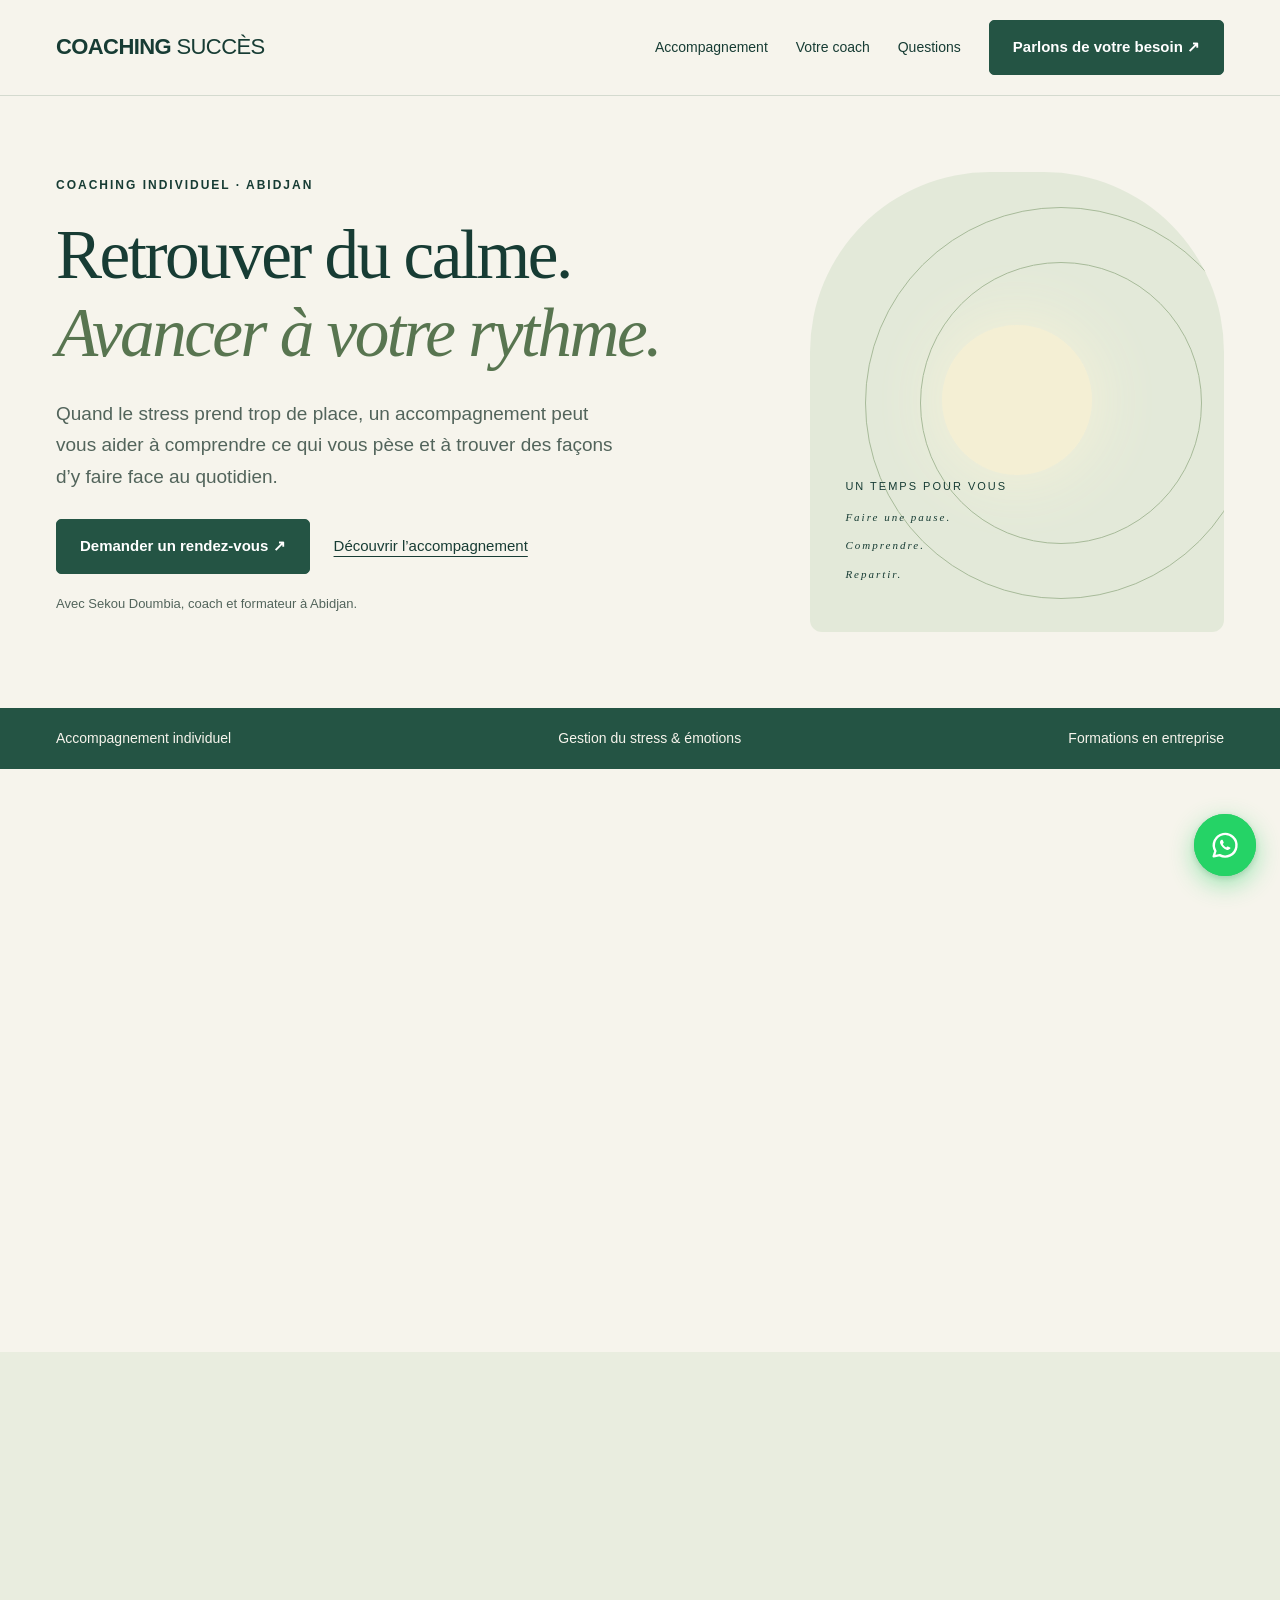
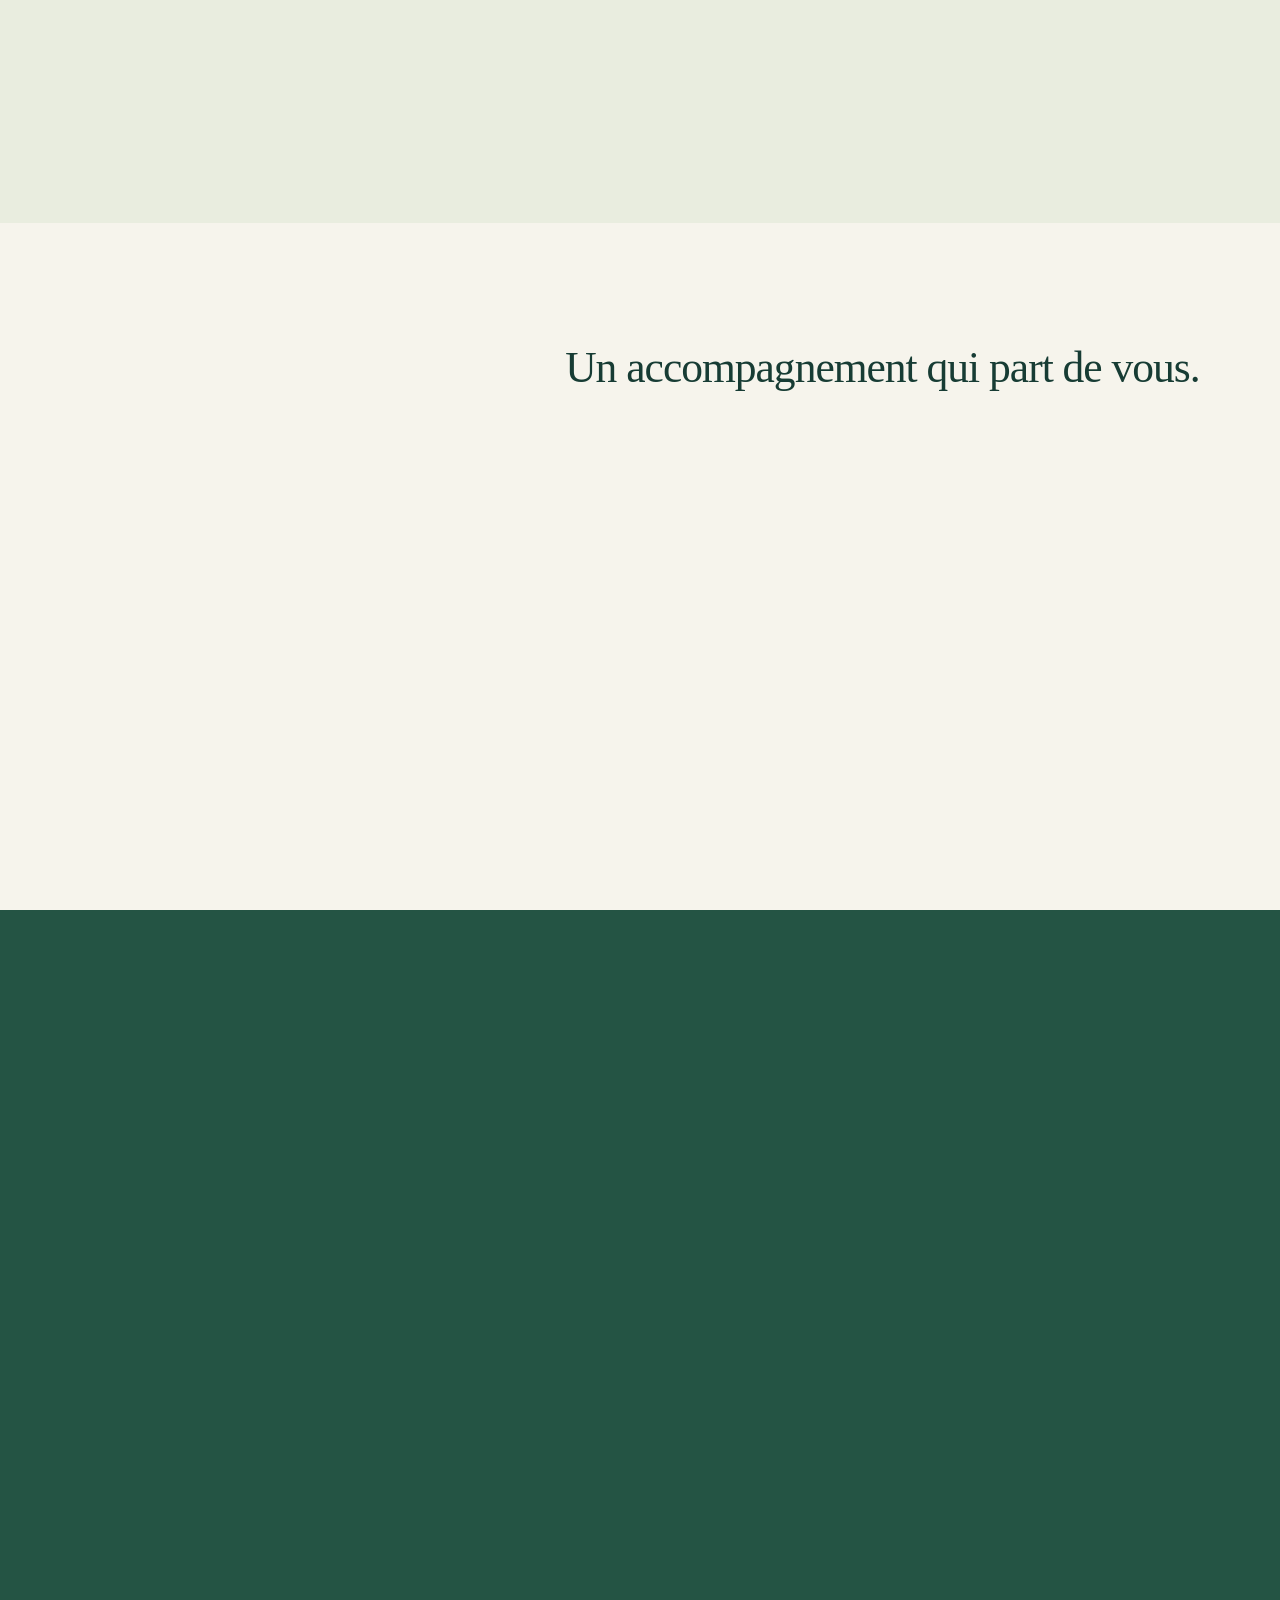
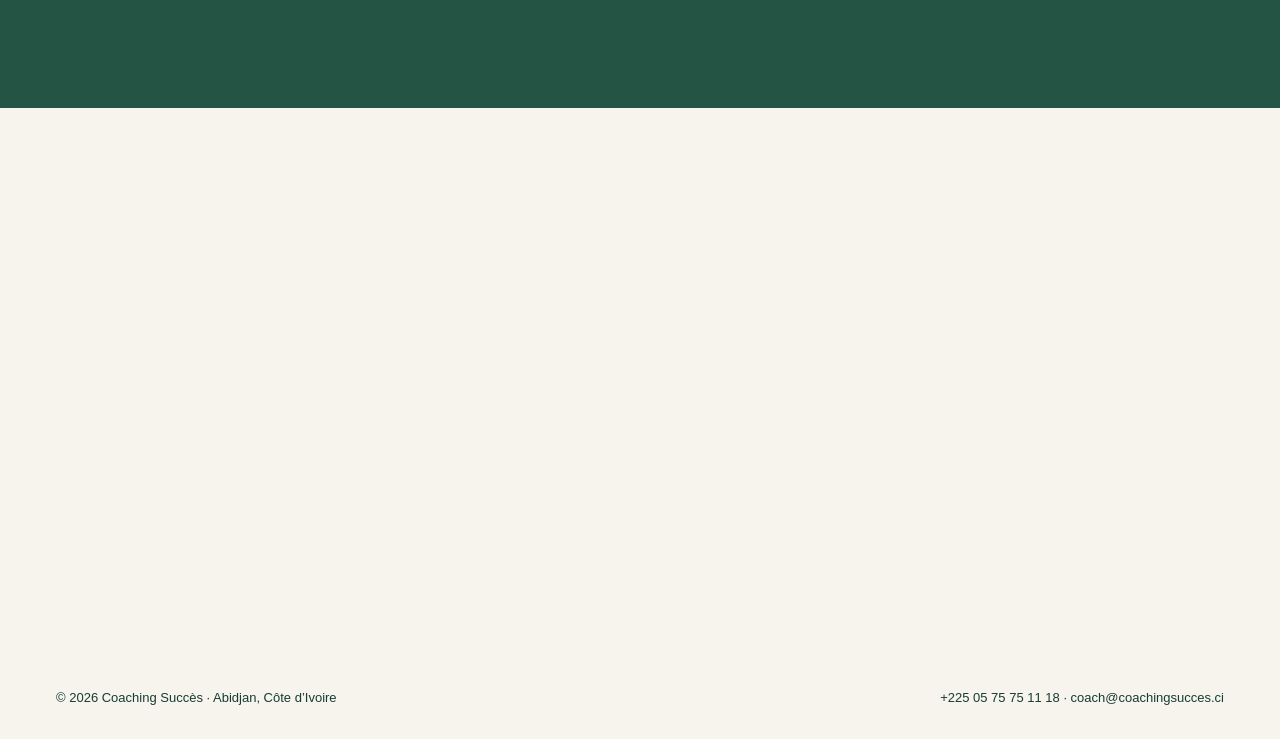
==== commit 7b6c7ef0: "Organisation en fichiers séparés, animations et carte coach - Séparation du CSS et du JS dans assets" ====
--- a/index.html
+++ b/index.html
@@ -6,7 +6,7 @@
     <!-- Sécurité -->
     <meta
       http-equiv="Content-Security-Policy"
-      content="default-src 'self'; script-src 'self' 'unsafe-inline'; style-src 'self' 'unsafe-inline'; img-src 'self' data:; connect-src 'self'; form-action 'none'; base-uri 'self'; object-src 'none'"
+      content="default-src 'self'; script-src 'self'; style-src 'self'; img-src 'self' data:; connect-src 'self'; form-action 'none'; base-uri 'self'; object-src 'none'"
     />
     <meta name="referrer" content="strict-origin-when-cross-origin" />
 
@@ -204,684 +204,8 @@
         ]
       }
     </script>
-    <style>
-      :root {
-        --ink: #173c34;
-        --paper: #f6f4ec;
-        --green: #245444;
-        --lime: #d6e7b9;
-        --line: #d4dacf;
-        --muted: #52645b;
-      }
-      * {
-        box-sizing: border-box;
-      }
-      html {
-        scroll-behavior: smooth;
-        scroll-padding-top: 90px;
-        overflow-x: hidden;
-      }
-      body {
-        margin: 0;
-        overflow-x: clip;
-        max-width: 100%;
-        background: var(--paper);
-        color: var(--ink);
-        font:
-          17px/1.65 Arial,
-          sans-serif;
-      }
-      a {
-        color: inherit;
-      }
-      button,
-      input,
-      select {
-        font: inherit;
-      }
-      header {
-        border-bottom: 1px solid var(--line);
-        background: var(--paper);
-        position: sticky;
-        top: 0;
-        z-index: 10;
-      }
-      .nav {
-        max-width: 1240px;
-        margin: auto;
-        padding: 20px 36px;
-        display: flex;
-        align-items: center;
-        justify-content: space-between;
-        gap: 20px;
-      }
-      .brand {
-        text-decoration: none;
-        font-weight: bold;
-        letter-spacing: -0.6px;
-        font-size: 22px;
-      }
-      .brand span {
-        font-weight: normal;
-      }
-      nav {
-        display: flex;
-        gap: 28px;
-        font-size: 14px;
-        align-items: center;
-      }
-      nav a {
-        text-decoration: none;
-      }
-      .btn {
-        background: var(--green);
-        color: white;
-        display: inline-flex;
-        text-decoration: none;
-        align-items: center;
-        justify-content: center;
-        padding: 14px 23px;
-        border: 1px solid var(--green);
-        border-radius: 5px;
-        font-weight: bold;
-        font-size: 15px;
-        cursor: pointer;
-      }
-      .btn:hover {
-        background: #163c30;
-      }
-      .btn.light {
-        background: var(--lime);
-        color: var(--ink);
-        border-color: var(--lime);
-      }
-      .wrap {
-        max-width: 1240px;
-        margin: auto;
-        padding: 0 36px;
-      }
-      .hero {
-        display: grid;
-        grid-template-columns: 1.25fr 0.75fr;
-        gap: 65px;
-        align-items: center;
-        padding-top: 76px;
-        padding-bottom: 76px;
-      }
-      .eyebrow {
-        text-transform: uppercase;
-        font-size: 12px;
-        letter-spacing: 2px;
-        font-weight: bold;
-        margin: 0 0 20px;
-      }
-      h1,
-      h2,
-      h3 {
-        font-family: Georgia, serif;
-        font-weight: normal;
-        line-height: 1.12;
-        margin: 0;
-      }
-      h1 {
-        font-size: clamp(45px, 5.4vw, 76px);
-        letter-spacing: -2.5px;
-      }
-      h1 em {
-        font-weight: normal;
-        color: #587550;
-      }
-      h2 {
-        font-size: clamp(32px, 3.4vw, 47px);
-        letter-spacing: -1px;
-      }
-      h3 {
-        font-size: 27px;
-      }
-      .lead {
-        max-width: 565px;
-        color: var(--muted);
-        font-size: 19px;
-        margin: 27px 0;
-      }
-      .actions {
-        display: flex;
-        gap: 24px;
-        align-items: center;
-        flex-wrap: wrap;
-      }
-      .text-link {
-        font-size: 15px;
-        text-underline-offset: 5px;
-      }
-      .small {
-        font-size: 13px;
-        color: var(--muted);
-      }
-      .hero-note {
-        margin-top: 19px;
-      }
-      .visual {
-        min-height: 460px;
-        background: #e3e9d9;
-        border-radius: 180px 180px 12px 12px;
-        position: relative;
-        overflow: hidden;
-        display: flex;
-        flex-direction: column;
-        justify-content: flex-end;
-        padding: 35px;
-      }
-      .visual:before,
-      .visual:after {
-        content: "";
-        position: absolute;
-        border: 1px solid #a7ba99;
-        border-radius: 50%;
-        width: 390px;
-        height: 390px;
-        top: 35px;
-        left: 55px;
-      }
-      .visual:after {
-        width: 280px;
-        height: 280px;
-        top: 90px;
-        left: 110px;
-      }
-      .sun {
-        position: absolute;
-        background: #f4efd4;
-        width: 150px;
-        height: 150px;
-        top: 153px;
-        left: calc(50% - 75px);
-        border-radius: 50%;
-        box-shadow: 0 0 70px #f7f3d8;
-      }
-      .visual p {
-        z-index: 1;
-        margin: 0;
-        max-width: 250px;
-        font:
-          italic 29px/1.25 Georgia,
-          serif;
-      }
-      .visual span {
-        z-index: 1;
-        font-size: 11px;
-        letter-spacing: 2px;
-        margin-bottom: 15px;
-      }
-      .strip {
-        background: var(--green);
-        color: #f6f4ec;
-      }
-      .strip .wrap {
-        display: flex;
-        justify-content: space-between;
-        gap: 20px;
-        padding-top: 19px;
-        padding-bottom: 19px;
-        font-size: 14px;
-      }
-      .section {
-        padding-top: 80px;
-        padding-bottom: 80px;
-      }
-      .intro {
-        display: grid;
-        grid-template-columns: 1fr 1fr;
-        gap: 70px;
-        margin-bottom: 45px;
-      }
-      .intro p {
-        margin: 0;
-        color: var(--muted);
-      }
-      .grid {
-        display: grid;
-        grid-template-columns: repeat(3, 1fr);
-        gap: 22px;
-      }
-      .card {
-        border-top: 1px solid #9cab9d;
-        padding: 27px 0;
-      }
-      .number {
-        font-size: 13px;
-        color: #556b50;
-        display: block;
-        margin-bottom: 20px;
-      }
-      .card p {
-        color: var(--muted);
-        font-size: 16px;
-      }
-      .process {
-        background: #e9eddf;
-      }
-      .steps {
-        display: grid;
-        grid-template-columns: repeat(3, 1fr);
-        gap: 40px;
-        margin-top: 42px;
-      }
-      .steps h3 {
-        font-size: 25px;
-      }
-      .steps p {
-        font-size: 16px;
-        color: var(--muted);
-      }
-      .about {
-        display: grid;
-        grid-template-columns: 0.8fr 1.2fr;
-        gap: 70px;
-      }
-      .nameplate {
-        background: var(--green);
-        color: var(--paper);
-        padding: 40px;
-        border-radius: 8px;
-        display: flex;
-        flex-direction: column;
-        justify-content: space-between;
-        min-height: 280px;
-      }
-      .nameplate .initials {
-        font:
-          75px Georgia,
-          serif;
-        color: var(--lime);
-      }
-      .nameplate p {
-        margin: 0;
-      }
-      .about-copy p {
-        color: var(--muted);
-      }
-      .enterprise {
-        border-top: 1px solid var(--line);
-        padding-top: 35px;
-        margin-top: 35px;
-      }
-      .enterprise h3 {
-        font-size: 27px;
-      }
-      .booking {
-        background: var(--green);
-        color: var(--paper);
-      }
-      .booking-layout {
-        display: grid;
-        grid-template-columns: 1fr 1fr;
-        gap: 80px;
-      }
-      .booking .small {
-        color: #d8e1d2;
-      }
-      .booking p {
-        color: #d8e1d2;
-      }
-      form {
-        background: var(--paper);
-        color: var(--ink);
-        padding: 30px;
-        border-radius: 8px;
-      }
-      label {
-        display: block;
-        font-size: 14px;
-        font-weight: bold;
-        margin-bottom: 17px;
-      }
-      input,
-      select {
-        display: block;
-        width: 100%;
-        border: 1px solid #b9c5b7;
-        border-radius: 4px;
-        background: white;
-        padding: 12px;
-        margin-top: 6px;
-        color: var(--ink);
-      }
-      form .btn {
-        width: 100%;
-      }
-      form .btn:disabled {
-        opacity: 0.6;
-        cursor: not-allowed;
-      }
-      input[aria-invalid="true"],
-      select[aria-invalid="true"] {
-        border: 2px solid #a8321e;
-      }
-      #feedback.is-error {
-        color: #a8321e !important;
-        font-weight: bold;
-      }
-      /* Champ piège anti-robots : retiré de l'écran, pas de display:none
-         (certains robots ignorent les champs masqués ainsi) */
-      .hp-field {
-        position: absolute !important;
-        left: -10000px;
-        top: auto;
-        width: 1px;
-        height: 1px;
-        overflow: hidden;
-      }
-      .footer-address {
-        font-style: normal;
-      }
-      .footer-address a {
-        text-decoration: none;
-      }
-      form .small {
-        color: var(--muted) !important;
-        font-weight: normal;
-      }
-      details {
-        border-bottom: 1px solid var(--line);
-        padding: 20px 0;
-      }
-      summary {
-        cursor: pointer;
-        font-weight: bold;
-      }
-      details p {
-        max-width: 850px;
-        color: var(--muted);
-        font-size: 16px;
-      }
-      footer .wrap {
-        display: flex;
-        justify-content: space-between;
-        gap: 30px;
-        padding-top: 30px;
-        padding-bottom: 30px;
-        font-size: 13px;
-      }
-      a:focus-visible,
-      button:focus-visible,
-      summary:focus-visible {
-        outline: 3px solid #bd9429;
-        outline-offset: 5px;
-      }
-      .menu-toggle {
-        display: none;
-        background: none;
-        border: 1px solid var(--line);
-        border-radius: 5px;
-        width: 44px;
-        height: 44px;
-        padding: 0;
-        cursor: pointer;
-        flex-direction: column;
-        align-items: center;
-        justify-content: center;
-        gap: 5px;
-      }
-      .menu-toggle span {
-        display: block;
-        width: 22px;
-        height: 2px;
-        background: var(--ink);
-        transition:
-          transform 0.25s,
-          opacity 0.2s;
-      }
-      .menu-toggle[aria-expanded="true"] span:nth-child(1) {
-        transform: translateY(7px) rotate(45deg);
-      }
-      .menu-toggle[aria-expanded="true"] span:nth-child(2) {
-        opacity: 0;
-      }
-      .menu-toggle[aria-expanded="true"] span:nth-child(3) {
-        transform: translateY(-7px) rotate(-45deg);
-      }
-      .contact-list {
-        list-style: none;
-        padding: 0;
-        margin: 0 0 20px;
-      }
-      .contact-list li {
-        margin-bottom: 6px;
-        overflow-wrap: anywhere;
-      }
-      .wa-float {
-        position: fixed;
-        right: 24px;
-        bottom: 24px;
-        z-index: 30;
-        display: flex;
-        align-items: center;
-        gap: 12px;
-        text-decoration: none;
-      }
-      .wa-icon {
-        position: relative;
-        width: 62px;
-        height: 62px;
-        border-radius: 50%;
-        background: #25d366;
-        color: #fff;
-        display: grid;
-        place-items: center;
-        flex: none;
-        box-shadow:
-          0 8px 24px rgba(37, 211, 102, 0.45),
-          0 2px 6px rgba(0, 0, 0, 0.15);
-        transition:
-          transform 0.2s,
-          background 0.2s;
-      }
-      .wa-icon::before {
-        content: "";
-        position: absolute;
-        inset: 0;
-        border-radius: 50%;
-        background: #25d366;
-        z-index: -1;
-        animation: wa-pulse 2.4s ease-out infinite;
-      }
-      .wa-icon svg {
-        width: 32px;
-        height: 32px;
-      }
-      .wa-bubble {
-        background: #fff;
-        color: var(--ink);
-        font-size: 13px;
-        line-height: 1.35;
-        padding: 10px 14px;
-        border-radius: 12px 12px 2px 12px;
-        box-shadow: 0 6px 20px rgba(0, 0, 0, 0.12);
-        opacity: 0;
-        transform: translateX(8px);
-        transition:
-          opacity 0.25s,
-          transform 0.25s;
-        pointer-events: none;
-        white-space: nowrap;
-      }
-      .wa-bubble strong {
-        display: block;
-        font-size: 14px;
-      }
-      .wa-float:hover .wa-icon,
-      .wa-float:focus-visible .wa-icon {
-        transform: scale(1.08);
-        background: #1ebe5b;
-      }
-      .wa-float:hover .wa-bubble,
-      .wa-float:focus-visible .wa-bubble {
-        opacity: 1;
-        transform: none;
-      }
-      @keyframes wa-pulse {
-        0% {
-          transform: scale(1);
-          opacity: 0.55;
-        }
-        70%,
-        100% {
-          transform: scale(1.55);
-          opacity: 0;
-        }
-      }
-      @media (prefers-reduced-motion: reduce) {
-        .wa-icon::before {
-          animation: none;
-        }
-      }
-      @media (max-width: 800px) {
-        .menu-toggle {
-          display: flex;
-        }
-        nav {
-          display: none;
-          position: absolute;
-          top: 100%;
-          left: 0;
-          right: 0;
-          flex-direction: column;
-          align-items: stretch;
-          gap: 0;
-          background: var(--paper);
-          border-bottom: 1px solid var(--line);
-          padding: 8px 22px 20px;
-          box-shadow: 0 12px 20px rgba(0, 0, 0, 0.08);
-        }
-        nav.open {
-          display: flex;
-          max-height: calc(100vh - 85px);
-          overflow-y: auto;
-        }
-        .visual:before {
-          width: 320px;
-          height: 320px;
-        }
-        .visual:after {
-          width: 230px;
-          height: 230px;
-        }
-        h1 {
-          font-size: clamp(36px, 10vw, 45px);
-          overflow-wrap: break-word;
-        }
-        .actions .btn {
-          width: 100%;
-        }
-        nav a:not(.btn) {
-          display: block;
-          font-size: 16px;
-          padding: 14px 0;
-          border-bottom: 1px solid var(--line);
-        }
-        nav .btn {
-          margin-top: 16px;
-          padding: 14px 18px;
-          font-size: 15px;
-        }
-        .wa-float {
-          right: 16px;
-          bottom: 16px;
-        }
-        .wa-icon {
-          width: 56px;
-          height: 56px;
-        }
-        .wa-bubble {
-          display: none;
-        }
-        body.menu-open .wa-float {
-          display: none;
-        }
-        footer .wrap {
-          padding-bottom: 90px;
-        }
-        .nav,
-        .wrap {
-          padding-left: 22px;
-          padding-right: 22px;
-        }
-        .brand {
-          font-size: 18px;
-        }
-        .hero {
-          grid-template-columns: 1fr;
-          gap: 35px;
-          padding-top: 45px;
-          padding-bottom: 40px;
-        }
-        .visual {
-          min-height: 300px;
-          border-radius: 130px 130px 8px 8px;
-        }
-        .visual:before {
-          top: -90px;
-          left: 15%;
-        }
-        .visual:after {
-          top: -35px;
-          left: 30%;
-        }
-        .sun {
-          top: 40px;
-          left: calc(60% - 60px);
-          width: 120px;
-          height: 120px;
-        }
-        .visual p {
-          max-width: 220px;
-          font-size: 26px;
-        }
-        .strip .wrap {
-          flex-wrap: wrap;
-          gap: 7px 24px;
-          font-size: 12px;
-        }
-        .intro,
-        .about,
-        .booking-layout {
-          grid-template-columns: 1fr;
-          gap: 28px;
-        }
-        .grid,
-        .steps {
-          grid-template-columns: 1fr;
-          gap: 12px;
-        }
-        .section {
-          padding-top: 50px;
-          padding-bottom: 50px;
-        }
-        .steps {
-          margin-top: 30px;
-        }
-        .card {
-          padding-top: 20px;
-        }
-        .number {
-          margin-bottom: 10px;
-        }
-        .nameplate {
-          min-height: 220px;
-        }
-        footer .wrap {
-          flex-direction: column;
-          gap: 8px;
-        }
-        h1 {
-          letter-spacing: -1.5px;
-        }
-        form {
-          padding: 22px;
-        }
-      }
-    </style>
+    <script src="assets/js/motion-init.js"></script>
+    <link rel="stylesheet" href="assets/css/style.css" />
   </head>
   <body>
     <header>
@@ -931,7 +255,11 @@
         <div class="visual" aria-hidden="true">
           <div class="sun"></div>
           <span>UN TEMPS POUR VOUS</span>
-          <p>Faire une pause.<br />Comprendre.<br />Repartir.</p>
+          <p>
+            <span class="line">Faire une pause.</span
+            ><span class="line">Comprendre.</span
+            ><span class="line">Repartir.</span>
+          </p>
         </div>
       </section>
       <div class="strip">
@@ -1027,6 +355,28 @@
       >
         <div class="nameplate">
           <span class="initials">SD.</span>
+          <!-- Emplacement photo : remplacer le <svg> par
+               <img src="assets/img/sekou-doumbia.jpg" alt="Sekou Doumbia, coach à Abidjan" />
+               (photo portrait, environ 800 × 900 px ; elle est recadrée automatiquement) -->
+          <div class="avatar">
+            <svg viewBox="0 0 24 24" aria-hidden="true">
+              <circle
+                cx="12"
+                cy="8.5"
+                r="3.6"
+                fill="none"
+                stroke="currentColor"
+                stroke-width="1.3"
+              />
+              <path
+                d="M4.8 19.6c1.2-3.3 3.9-5.1 7.2-5.1s6 1.8 7.2 5.1"
+                fill="none"
+                stroke="currentColor"
+                stroke-width="1.3"
+                stroke-linecap="round"
+              />
+            </svg>
+          </div>
           <div>
             <h3>Sekou Doumbia</h3>
             <p>Coach · Formateur<br />Directeur de Coaching Succès</p>
@@ -1074,24 +424,111 @@
             </p>
             <ul class="contact-list">
               <li>
-                WhatsApp / Tél. :
-                <a href="https://wa.me/2250575751118">+225 05 75 75 11 18</a>
+                <a
+                  class="contact-item"
+                  href="https://wa.me/2250575751118"
+                  target="_blank"
+                  rel="noopener"
+                  aria-label="Écrire sur WhatsApp au +225 05 75 75 11 18"
+                >
+                  <span class="ci-icon wa" aria-hidden="true">
+                    <svg viewBox="0 0 24 24">
+                      <path
+                        d="M3.5 20.5l1.3-4A8.5 8.5 0 1 1 8 19.6z"
+                        fill="none"
+                        stroke="currentColor"
+                        stroke-width="1.8"
+                        stroke-linejoin="round"
+                      />
+                      <path
+                        d="M9.2 8.3c.3-.4.8-.4 1 0l.8 1.6c.1.3 0 .6-.2.8l-.5.5c.6 1.2 1.4 2 2.6 2.6l.5-.5c.2-.2.5-.3.8-.2l1.6.8c.4.2.4.7 0 1-.7.7-1.7 1-2.7.6-2.2-.9-3.8-2.5-4.7-4.7-.4-1 0-2 .8-2.5z"
+                        fill="currentColor"
+                      />
+                    </svg>
+                  </span>
+                  <span class="ci-text">
+                    <span class="ci-label">WhatsApp · réponse rapide</span>
+                    <span class="ci-value">+225 05 75 75 11 18</span>
+                  </span>
+                </a>
+              </li>
+              <li>
+                <a
+                  class="contact-item"
+                  href="tel:+2250575751118"
+                  aria-label="Appeler le +225 05 75 75 11 18"
+                >
+                  <span class="ci-icon" aria-hidden="true">
+                    <svg viewBox="0 0 24 24">
+                      <path
+                        d="M22 16.92v3a2 2 0 0 1-2.18 2 19.79 19.79 0 0 1-8.63-3.07 19.5 19.5 0 0 1-6-6 19.79 19.79 0 0 1-3.07-8.67A2 2 0 0 1 4.11 2h3a2 2 0 0 1 2 1.72c.13.96.36 1.9.7 2.81a2 2 0 0 1-.45 2.11L8.09 9.91a16 16 0 0 0 6 6l1.27-1.27a2 2 0 0 1 2.11-.45c.91.34 1.85.57 2.81.7A2 2 0 0 1 22 16.92z"
+                        fill="none"
+                        stroke="currentColor"
+                        stroke-width="1.8"
+                        stroke-linejoin="round"
+                      />
+                    </svg>
+                  </span>
+                  <span class="ci-text">
+                    <span class="ci-label">Téléphone</span>
+                    <span class="ci-value">+225 05 75 75 11 18</span>
+                  </span>
+                </a>
               </li>
               <!-- E-mails reconstitués en JavaScript pour les cacher aux robots collecteurs -->
               <li>
-                <a class="js-mail" data-u="s.doumbia" data-d="coachingsucces.ci"
-                  >E-mail de Sekou Doumbia</a
+                <a
+                  class="contact-item js-mail"
+                  data-u="s.doumbia"
+                  data-d="coachingsucces.ci"
                 >
+                  <span class="ci-icon" aria-hidden="true">
+                    <svg viewBox="0 0 24 24">
+                      <rect x="2.5" y="4.5" width="19" height="15" rx="2" fill="none" stroke="currentColor" stroke-width="1.8" />
+                      <path d="m3 6.5 9 6.5 9-6.5" fill="none" stroke="currentColor" stroke-width="1.8" stroke-linejoin="round" />
+                    </svg>
+                  </span>
+                  <span class="ci-text">
+                    <span class="ci-label">Sekou Doumbia · coach</span>
+                    <span class="ci-value">Afficher l’adresse</span>
+                  </span>
+                </a>
               </li>
               <li>
-                <a class="js-mail" data-u="secretariat" data-d="coachingsucces.ci"
-                  >E-mail du secrétariat</a
+                <a
+                  class="contact-item js-mail"
+                  data-u="secretariat"
+                  data-d="coachingsucces.ci"
                 >
+                  <span class="ci-icon" aria-hidden="true">
+                    <svg viewBox="0 0 24 24">
+                      <rect x="2.5" y="4.5" width="19" height="15" rx="2" fill="none" stroke="currentColor" stroke-width="1.8" />
+                      <path d="m3 6.5 9 6.5 9-6.5" fill="none" stroke="currentColor" stroke-width="1.8" stroke-linejoin="round" />
+                    </svg>
+                  </span>
+                  <span class="ci-text">
+                    <span class="ci-label">Secrétariat · rendez-vous</span>
+                    <span class="ci-value">Afficher l’adresse</span>
+                  </span>
+                </a>
               </li>
               <li>
-                <a class="js-mail" data-u="coach" data-d="coachingsucces.ci"
-                  >E-mail du cabinet</a
+                <a
+                  class="contact-item js-mail"
+                  data-u="coach"
+                  data-d="coachingsucces.ci"
                 >
+                  <span class="ci-icon" aria-hidden="true">
+                    <svg viewBox="0 0 24 24">
+                      <rect x="2.5" y="4.5" width="19" height="15" rx="2" fill="none" stroke="currentColor" stroke-width="1.8" />
+                      <path d="m3 6.5 9 6.5 9-6.5" fill="none" stroke="currentColor" stroke-width="1.8" stroke-linejoin="round" />
+                    </svg>
+                  </span>
+                  <span class="ci-text">
+                    <span class="ci-label">Cabinet · informations générales</span>
+                    <span class="ci-value">Afficher l’adresse</span>
+                  </span>
+                </a>
               </li>
             </ul>
             <p class="small">
@@ -1159,7 +596,7 @@
       >
         <p class="eyebrow">Questions pratiques</p>
         <h2 id="titre-questions">Avant de nous rencontrer.</h2>
-        <div style="margin-top: 25px">
+        <div class="faq-list">
           <details>
             <summary>Faut-il s’engager pour plusieurs mois ?</summary>
             <p>
@@ -1239,233 +676,24 @@
         </svg>
       </span>
     </a>
-    <script>
-      const WA_NUMBER = "2250575751118";
-
-      function waLink(message) {
-        return (
-          "https://api.whatsapp.com/send?phone=" +
-          WA_NUMBER +
-          "&text=" +
-          encodeURIComponent(message)
-        );
-      }
-
-      // Menu hamburger
-      const toggle = document.getElementById("menu-toggle");
-      const mainNav = document.getElementById("main-nav");
-      function setMenu(open) {
-        mainNav.classList.toggle("open", open);
-        document.body.classList.toggle("menu-open", open);
-        toggle.setAttribute("aria-expanded", open ? "true" : "false");
-        toggle.setAttribute(
-          "aria-label",
-          open ? "Fermer le menu" : "Ouvrir le menu",
-        );
-      }
-      toggle.addEventListener("click", () =>
-        setMenu(!mainNav.classList.contains("open")),
-      );
-      mainNav
-        .querySelectorAll("a")
-        .forEach((a) => a.addEventListener("click", () => setMenu(false)));
-      document.addEventListener("keydown", (e) => {
-        if (e.key === "Escape") setMenu(false);
-      });
-      window.addEventListener("resize", () => {
-        if (window.innerWidth > 800) setMenu(false);
-      });
-
-      // Bouton WhatsApp flottant : message adapté à la demande choisie
-      const needSelect = document.getElementById("need");
-      const waFloat = document.getElementById("wa-float");
-      let needChosen = false;
-      function updateFloat() {
-        const intro = needChosen
-          ? "Je suis intéressé(e) par : *" + needSelect.value + "*."
-          : "Je souhaiterais avoir des informations sur vos accompagnements (coaching individuel et formations en entreprise).";
-        waFloat.href = waLink(
-          "Bonjour M. Doumbia,\n\n" +
-            "Je vous contacte depuis le site *Coaching Succès*.\n" +
-            intro +
-            "\n\nPourriez-vous me donner plus d’informations ?\n\nMerci !",
-        );
-      }
-      needSelect.addEventListener("change", () => {
-        needChosen = true;
-        updateFloat();
-      });
-      updateFloat();
-
-      document.getElementById("business-link").addEventListener("click", () => {
-        needSelect.value = "Formation ou accompagnement en entreprise";
-        needChosen = true;
-        updateFloat();
-      });
-
-      // E-mails : reconstitués ici pour ne pas apparaître en clair dans le code
-      document.querySelectorAll(".js-mail").forEach((a) => {
-        const addr = a.dataset.u + String.fromCharCode(64) + a.dataset.d;
-        a.href = "mailto:" + addr;
-        a.textContent = addr;
-      });
-
-      // ---------- Protection anti-robots du formulaire ----------
-      const form = document.getElementById("contact-form");
-      const nameInput = document.getElementById("name");
-      const availInput = document.getElementById("availability");
-      const honeypot = document.getElementById("website");
-      const submitBtn = document.getElementById("submit-btn");
-      const feedback = document.getElementById("feedback");
-
-      const LOADED_AT = Date.now();
-      const MIN_FILL_MS = 3000; // un humain met plus de 3 s à remplir
-      const COOLDOWN_MS = 30000; // délai entre deux envois
-      const MAX_SENDS = 5; // envois max par session
-      const ALLOWED_NEEDS = Array.from(needSelect.options).map((o) => o.value);
-      const NAME_RE = /^[\p{L}][\p{L} '’-]{1,69}$/u;
-      const SPAM_RE = /(https?:|www\.|\.[a-z]{2,6}\/|<|>|@|\[url)/i;
-
-      // Interaction réelle (clavier, souris, tactile) avant l'envoi
-      let humanActivity = false;
-      ["pointerdown", "keydown", "touchstart"].forEach((evt) =>
-        document.addEventListener(
-          evt,
-          (ev) => {
-            if (ev.isTrusted) humanActivity = true;
-          },
-          { passive: true },
-        ),
-      );
-
-      function store(key, value) {
-        try {
-          if (value === undefined) return sessionStorage.getItem(key);
-          sessionStorage.setItem(key, value);
-        } catch (err) {
-          return null;
-        }
-      }
-
-      // Supprime caractères de contrôle/invisibles et symboles de mise en forme WhatsApp
-      function clean(str) {
-        return str
-          .normalize("NFC")
-          .replace(/\p{Cf}/gu, "")
-          .replace(/\p{Cc}/gu, " ")
-          .replace(/[*_~`]/g, "")
-          .replace(/\s+/g, " ")
-          .trim();
-      }
-
-      function showError(msg, field) {
-        feedback.textContent = msg;
-        feedback.classList.add("is-error");
-        if (field) {
-          field.setAttribute("aria-invalid", "true");
-          field.focus();
-        }
-      }
-
-      function resetErrors() {
-        feedback.textContent = "";
-        feedback.classList.remove("is-error");
-        [nameInput, needSelect, availInput].forEach((f) =>
-          f.removeAttribute("aria-invalid"),
-        );
-      }
-
-      [nameInput, availInput].forEach((f) =>
-        f.addEventListener("input", () => f.removeAttribute("aria-invalid")),
-      );
-
-      function startCooldown(ms) {
-        submitBtn.disabled = true;
-        setTimeout(() => {
-          submitBtn.disabled = false;
-        }, ms);
-      }
-
-      // Formulaire : envoi des informations par WhatsApp
-      form.addEventListener("submit", function (e) {
-          e.preventDefault();
-          resetErrors();
-
-          // 1. Soumission déclenchée par un script, sans interaction réelle
-          if (!e.isTrusted || !humanActivity) return;
-
-          // 2. Champ piège rempli : robot, on ignore en silence
-          if (honeypot.value !== "") return;
-
-          // 3. Formulaire envoyé trop vite après l'ouverture de la page
-          if (Date.now() - LOADED_AT < MIN_FILL_MS) {
-            showError("Merci de prendre quelques secondes pour vérifier vos informations, puis réessayez.");
-            return;
-          }
-
-          // 4. Limite d'envois
-          const sends = parseInt(store("cs_sends") || "0", 10);
-          const last = parseInt(store("cs_last") || "0", 10);
-          if (sends >= MAX_SENDS) {
-            showError("Vous avez déjà envoyé plusieurs demandes. Contactez directement le cabinet par WhatsApp ou par téléphone.");
-            return;
-          }
-          const wait = COOLDOWN_MS - (Date.now() - last);
-          if (wait > 0) {
-            showError("Veuillez patienter " + Math.ceil(wait / 1000) + " secondes avant un nouvel envoi.");
-            startCooldown(wait);
-            return;
-          }
-
-          // 5. Validation stricte des champs
-          const name = clean(nameInput.value);
-          if (!name) {
-            showError("Indiquez votre prénom.", nameInput);
-            return;
-          }
-          if (!NAME_RE.test(name) || SPAM_RE.test(name)) {
-            showError("Votre prénom ne doit contenir que des lettres, espaces, apostrophes ou tirets (2 à 70 caractères).", nameInput);
-            return;
-          }
-
-          const need = needSelect.value;
-          if (!ALLOWED_NEEDS.includes(need)) {
-            showError("Choisissez une demande dans la liste.", needSelect);
-            return;
-          }
-
-          const availability = clean(availInput.value).slice(0, 120);
-          if (SPAM_RE.test(availability)) {
-            showError("La disponibilité ne doit pas contenir de lien ni d’adresse e-mail.", availInput);
-            return;
-          }
-
-          store("cs_sends", String(sends + 1));
-          store("cs_last", String(Date.now()));
-          startCooldown(COOLDOWN_MS);
-
-          const message = [
-            "Bonjour M. Doumbia,",
-            "",
-            "Je vous contacte depuis le site *Coaching Succès* pour une demande de rendez-vous.",
-            "",
-            "*📋 MA DEMANDE*",
-            "• *Prénom* : " + name,
-            "• *Objet* : " + need,
-            "• *Disponibilité* : " + (availability || "À convenir ensemble"),
-            "",
-            "Pourriez-vous me préciser les modalités (lieu, durée, tarif) et me proposer un créneau ?",
-            "",
-            "Merci d’avance,",
-            name,
-          ].join("\n");
-          const url = waLink(message);
-          feedback.textContent =
-            "Ouverture de WhatsApp… Pensez à appuyer sur « Envoyer » dans WhatsApp. Aucun créneau n’est encore confirmé.";
-          const win = window.open(url, "_blank");
-          if (win) win.opener = null;
-          else window.location.href = url;
-        });
-    </script>
+    <button
+      class="to-top"
+      id="to-top"
+      type="button"
+      aria-label="Revenir en haut de la page"
+      title="Revenir en haut"
+    >
+      <svg viewBox="0 0 24 24" aria-hidden="true">
+        <path
+          d="M12 19V5M5 12l7-7 7 7"
+          fill="none"
+          stroke="currentColor"
+          stroke-width="2"
+          stroke-linecap="round"
+          stroke-linejoin="round"
+        />
+      </svg>
+    </button>
+    <script src="assets/js/main.js"></script>
   </body>
 </html>
--- a/assets/css/style.css
+++ b/assets/css/style.css
@@ -0,0 +1,1061 @@
+:root {
+  --ink: #173c34;
+  --paper: #f6f4ec;
+  --green: #245444;
+  --lime: #d6e7b9;
+  --line: #d4dacf;
+  --muted: #52645b;
+  --ease: cubic-bezier(0.16, 1, 0.3, 1);
+}
+* {
+  box-sizing: border-box;
+}
+html {
+  scroll-behavior: smooth;
+  scroll-padding-top: 90px;
+  overflow-x: hidden;
+}
+body {
+  margin: 0;
+  overflow-x: clip;
+  max-width: 100%;
+  background: var(--paper);
+  color: var(--ink);
+  font:
+    17px/1.65 Arial,
+    sans-serif;
+}
+a {
+  color: inherit;
+}
+button,
+input,
+select {
+  font: inherit;
+}
+header {
+  border-bottom: 1px solid var(--line);
+  background: var(--paper);
+  position: sticky;
+  top: 0;
+  z-index: 10;
+}
+.nav {
+  max-width: 1240px;
+  margin: auto;
+  padding: 20px 36px;
+  display: flex;
+  align-items: center;
+  justify-content: space-between;
+  gap: 20px;
+}
+.brand {
+  text-decoration: none;
+  font-weight: bold;
+  letter-spacing: -0.6px;
+  font-size: 22px;
+}
+.brand span {
+  font-weight: normal;
+}
+nav {
+  display: flex;
+  gap: 28px;
+  font-size: 14px;
+  align-items: center;
+}
+nav a {
+  text-decoration: none;
+}
+.btn {
+  background: var(--green);
+  color: white;
+  display: inline-flex;
+  text-decoration: none;
+  align-items: center;
+  justify-content: center;
+  padding: 14px 23px;
+  border: 1px solid var(--green);
+  border-radius: 5px;
+  font-weight: bold;
+  font-size: 15px;
+  cursor: pointer;
+}
+.btn:hover {
+  background: #163c30;
+}
+.btn.light {
+  background: var(--lime);
+  color: var(--ink);
+  border-color: var(--lime);
+}
+.wrap {
+  max-width: 1240px;
+  margin: auto;
+  padding: 0 36px;
+}
+.hero {
+  display: grid;
+  grid-template-columns: 1.25fr 0.75fr;
+  gap: 65px;
+  align-items: center;
+  padding-top: 76px;
+  padding-bottom: 76px;
+}
+.eyebrow {
+  text-transform: uppercase;
+  font-size: 12px;
+  letter-spacing: 2px;
+  font-weight: bold;
+  margin: 0 0 20px;
+}
+h1,
+h2,
+h3 {
+  font-family: Georgia, serif;
+  font-weight: normal;
+  line-height: 1.12;
+  margin: 0;
+}
+h1 {
+  font-size: clamp(45px, 5.4vw, 76px);
+  letter-spacing: -2.5px;
+}
+h1 em {
+  font-weight: normal;
+  color: #587550;
+}
+h2 {
+  font-size: clamp(32px, 3.4vw, 47px);
+  letter-spacing: -1px;
+}
+h3 {
+  font-size: 27px;
+}
+.lead {
+  max-width: 565px;
+  color: var(--muted);
+  font-size: 19px;
+  margin: 27px 0;
+}
+.actions {
+  display: flex;
+  gap: 24px;
+  align-items: center;
+  flex-wrap: wrap;
+}
+.text-link {
+  font-size: 15px;
+  text-underline-offset: 5px;
+}
+.small {
+  font-size: 13px;
+  color: var(--muted);
+}
+.hero-note {
+  margin-top: 19px;
+}
+.visual {
+  min-height: 460px;
+  background: #e3e9d9;
+  border-radius: 180px 180px 12px 12px;
+  position: relative;
+  overflow: hidden;
+  display: flex;
+  flex-direction: column;
+  justify-content: flex-end;
+  padding: 35px;
+}
+.visual:before,
+.visual:after {
+  content: "";
+  position: absolute;
+  border: 1px solid #a7ba99;
+  border-radius: 50%;
+  width: 390px;
+  height: 390px;
+  top: 35px;
+  left: 55px;
+}
+.visual:after {
+  width: 280px;
+  height: 280px;
+  top: 90px;
+  left: 110px;
+}
+.sun {
+  position: absolute;
+  background: #f4efd4;
+  width: 150px;
+  height: 150px;
+  top: 153px;
+  left: calc(50% - 75px);
+  border-radius: 50%;
+  box-shadow: 0 0 70px #f7f3d8;
+}
+.visual p {
+  z-index: 1;
+  margin: 0;
+  max-width: 250px;
+  font:
+    italic 29px/1.25 Georgia,
+    serif;
+}
+.visual span {
+  z-index: 1;
+  font-size: 11px;
+  letter-spacing: 2px;
+  margin-bottom: 15px;
+}
+.strip {
+  background: var(--green);
+  color: #f6f4ec;
+}
+.strip .wrap {
+  display: flex;
+  justify-content: space-between;
+  gap: 20px;
+  padding-top: 19px;
+  padding-bottom: 19px;
+  font-size: 14px;
+}
+.section {
+  padding-top: 80px;
+  padding-bottom: 80px;
+}
+.intro {
+  display: grid;
+  grid-template-columns: 1fr 1fr;
+  gap: 70px;
+  margin-bottom: 45px;
+}
+.intro p {
+  margin: 0;
+  color: var(--muted);
+}
+.grid {
+  display: grid;
+  grid-template-columns: repeat(3, 1fr);
+  gap: 22px;
+}
+.card {
+  border-top: 1px solid #9cab9d;
+  padding: 27px 0;
+}
+.number {
+  font-size: 13px;
+  color: #556b50;
+  display: block;
+  margin-bottom: 20px;
+}
+.card p {
+  color: var(--muted);
+  font-size: 16px;
+}
+.process {
+  background: #e9eddf;
+}
+.steps {
+  display: grid;
+  grid-template-columns: repeat(3, 1fr);
+  gap: 40px;
+  margin-top: 42px;
+}
+.steps h3 {
+  font-size: 25px;
+}
+.steps p {
+  font-size: 16px;
+  color: var(--muted);
+}
+.about {
+  display: grid;
+  grid-template-columns: 0.8fr 1.2fr;
+  gap: 70px;
+}
+.nameplate {
+  background: var(--green);
+  color: var(--paper);
+  padding: 40px;
+  border-radius: 8px;
+  display: flex;
+  flex-direction: column;
+  justify-content: space-between;
+  min-height: 280px;
+}
+.nameplate .initials {
+  font:
+    75px Georgia,
+    serif;
+  color: var(--lime);
+}
+.nameplate p {
+  margin: 0;
+}
+.nameplate {
+  gap: 24px;
+}
+/* Emplacement photo du coach (icône en attendant la vraie photo) */
+/* Occupe tout l'espace libre entre les initiales et le nom */
+.avatar {
+  position: relative;
+  flex: 1 1 auto;
+  min-height: 220px;
+  width: 100%;
+  border-radius: 6px;
+  border: 1px solid rgba(214, 231, 185, 0.35);
+  background: rgba(214, 231, 185, 0.08);
+  color: var(--lime);
+  display: grid;
+  place-items: center;
+  overflow: hidden;
+}
+.avatar svg {
+  width: min(58%, 220px);
+  height: auto;
+  max-height: 80%;
+  color: rgba(214, 231, 185, 0.85);
+}
+.avatar img {
+  position: absolute;
+  inset: 0;
+  width: 100%;
+  height: 100%;
+  object-fit: cover;
+  object-position: center 25%;
+}
+.about-copy p {
+  color: var(--muted);
+}
+.enterprise {
+  border-top: 1px solid var(--line);
+  padding-top: 35px;
+  margin-top: 35px;
+}
+.enterprise h3 {
+  font-size: 27px;
+}
+.booking {
+  background: var(--green);
+  color: var(--paper);
+}
+.booking-layout {
+  display: grid;
+  grid-template-columns: 1fr 1fr;
+  gap: 80px;
+}
+.booking .small {
+  color: #d8e1d2;
+}
+.booking p {
+  color: #d8e1d2;
+}
+form {
+  background: var(--paper);
+  color: var(--ink);
+  padding: 30px;
+  border-radius: 8px;
+  /* Hauteur du contenu seulement (sinon étiré à la hauteur de la colonne voisine) */
+  align-self: start;
+}
+#feedback:empty {
+  margin: 0;
+}
+form > p.small {
+  margin-bottom: 0;
+}
+.faq-list {
+  margin-top: 25px;
+}
+label {
+  display: block;
+  font-size: 14px;
+  font-weight: bold;
+  margin-bottom: 17px;
+}
+input,
+select {
+  display: block;
+  width: 100%;
+  border: 1px solid #b9c5b7;
+  border-radius: 4px;
+  background: white;
+  padding: 12px;
+  margin-top: 6px;
+  color: var(--ink);
+}
+form .btn {
+  width: 100%;
+}
+form .btn:disabled {
+  opacity: 0.6;
+  cursor: not-allowed;
+}
+input[aria-invalid="true"],
+select[aria-invalid="true"] {
+  border: 2px solid #a8321e;
+}
+#feedback.is-error {
+  color: #a8321e !important;
+  font-weight: bold;
+}
+/* Champ piège anti-robots : retiré de l'écran, pas de display:none
+   (certains robots ignorent les champs masqués ainsi) */
+.hp-field {
+  position: absolute !important;
+  left: -10000px;
+  top: auto;
+  width: 1px;
+  height: 1px;
+  overflow: hidden;
+}
+.footer-address {
+  font-style: normal;
+}
+.footer-address a {
+  text-decoration: none;
+}
+form .small {
+  color: var(--muted) !important;
+  font-weight: normal;
+}
+details {
+  border-bottom: 1px solid var(--line);
+  padding: 20px 0;
+}
+summary {
+  cursor: pointer;
+  font-weight: bold;
+}
+details p {
+  max-width: 850px;
+  color: var(--muted);
+  font-size: 16px;
+}
+footer .wrap {
+  display: flex;
+  justify-content: space-between;
+  gap: 30px;
+  padding-top: 30px;
+  padding-bottom: 30px;
+  font-size: 13px;
+}
+a:focus-visible,
+button:focus-visible,
+summary:focus-visible {
+  outline: 3px solid #bd9429;
+  outline-offset: 5px;
+}
+.menu-toggle {
+  display: none;
+  background: none;
+  border: 1px solid var(--line);
+  border-radius: 5px;
+  width: 44px;
+  height: 44px;
+  padding: 0;
+  cursor: pointer;
+  flex-direction: column;
+  align-items: center;
+  justify-content: center;
+  gap: 5px;
+}
+.menu-toggle span {
+  display: block;
+  width: 22px;
+  height: 2px;
+  background: var(--ink);
+  transition:
+    transform 0.25s,
+    opacity 0.2s;
+}
+.menu-toggle[aria-expanded="true"] span:nth-child(1) {
+  transform: translateY(7px) rotate(45deg);
+}
+.menu-toggle[aria-expanded="true"] span:nth-child(2) {
+  opacity: 0;
+}
+.menu-toggle[aria-expanded="true"] span:nth-child(3) {
+  transform: translateY(-7px) rotate(-45deg);
+}
+.contact-list {
+  list-style: none;
+  padding: 0;
+  margin: 28px 0 22px;
+  display: grid;
+  gap: 10px;
+}
+.contact-item {
+  display: grid;
+  grid-template-columns: 40px 1fr;
+  align-items: center;
+  gap: 14px;
+  min-height: 44px;
+  padding: 12px 14px;
+  border: 1px solid rgba(214, 231, 185, 0.22);
+  border-radius: 8px;
+  background: rgba(246, 244, 236, 0.06);
+  text-decoration: none;
+  transition:
+    background 0.2s,
+    border-color 0.2s;
+}
+.contact-item:hover,
+.contact-item:focus-visible {
+  background: rgba(246, 244, 236, 0.12);
+  border-color: var(--lime);
+}
+.ci-icon {
+  width: 40px;
+  height: 40px;
+  border-radius: 50%;
+  background: var(--lime);
+  color: var(--green);
+  display: grid;
+  place-items: center;
+}
+.ci-icon svg {
+  width: 20px;
+  height: 20px;
+}
+.ci-icon.wa {
+  background: #25d366;
+  color: #fff;
+}
+.ci-text {
+  display: flex;
+  flex-direction: column;
+  min-width: 0;
+  line-height: 1.35;
+}
+.ci-label {
+  font-size: 11px;
+  text-transform: uppercase;
+  letter-spacing: 1.5px;
+  color: #d8e1d2;
+}
+.ci-value {
+  font-size: 16px;
+  font-weight: bold;
+  color: var(--paper);
+  overflow-wrap: anywhere;
+}
+@media (prefers-reduced-motion: reduce) {
+  .contact-item {
+    transition: none;
+  }
+}
+.wa-float {
+  position: fixed;
+  right: 24px;
+  bottom: 24px;
+  z-index: 30;
+  display: flex;
+  align-items: center;
+  gap: 12px;
+  text-decoration: none;
+}
+.wa-icon {
+  position: relative;
+  width: 62px;
+  height: 62px;
+  border-radius: 50%;
+  background: #25d366;
+  color: #fff;
+  display: grid;
+  place-items: center;
+  flex: none;
+  box-shadow:
+    0 8px 24px rgba(37, 211, 102, 0.45),
+    0 2px 6px rgba(0, 0, 0, 0.15);
+  transition:
+    transform 0.2s,
+    background 0.2s;
+}
+.wa-icon::before {
+  content: "";
+  position: absolute;
+  inset: 0;
+  border-radius: 50%;
+  background: #25d366;
+  z-index: -1;
+  animation: wa-pulse 2.4s ease-out infinite;
+}
+.wa-icon svg {
+  width: 32px;
+  height: 32px;
+}
+.wa-bubble {
+  background: #fff;
+  color: var(--ink);
+  font-size: 13px;
+  line-height: 1.35;
+  padding: 10px 14px;
+  border-radius: 12px 12px 2px 12px;
+  box-shadow: 0 6px 20px rgba(0, 0, 0, 0.12);
+  opacity: 0;
+  transform: translateX(8px);
+  transition:
+    opacity 0.25s,
+    transform 0.25s;
+  pointer-events: none;
+  white-space: nowrap;
+}
+.wa-bubble strong {
+  display: block;
+  font-size: 14px;
+}
+.wa-float:hover .wa-icon,
+.wa-float:focus-visible .wa-icon {
+  transform: scale(1.08);
+  background: #1ebe5b;
+}
+.wa-float:hover .wa-bubble,
+.wa-float:focus-visible .wa-bubble {
+  opacity: 1;
+  transform: none;
+}
+/* Bouton retour en haut : au-dessus du bouton WhatsApp */
+.to-top {
+  position: fixed;
+  right: 32px;
+  bottom: 100px;
+  z-index: 29;
+  width: 46px;
+  height: 46px;
+  border-radius: 50%;
+  border: 1px solid var(--line);
+  background: var(--paper);
+  color: var(--ink);
+  display: grid;
+  place-items: center;
+  padding: 0;
+  cursor: pointer;
+  box-shadow: 0 4px 14px rgba(0, 0, 0, 0.12);
+  opacity: 0;
+  visibility: hidden;
+  transform: translateY(10px);
+  transition:
+    opacity 0.25s,
+    transform 0.25s,
+    visibility 0.25s,
+    background 0.2s;
+}
+.to-top.visible {
+  opacity: 1;
+  visibility: visible;
+  transform: none;
+}
+.to-top:hover {
+  background: var(--lime);
+}
+.to-top svg {
+  width: 20px;
+  height: 20px;
+}
+/* ================= ANIMATIONS =================
+   Tout est visible par défaut : les états cachés n'existent que sous
+   .js-motion (ajouté en tête de page si le navigateur suit). */
+.visual .line {
+  display: block;
+}
+header {
+  transition: box-shadow 0.3s;
+}
+header.scrolled {
+  box-shadow: 0 6px 18px rgba(23, 60, 52, 0.07);
+}
+
+/* --- Moment phare : le soleil se lève puis respire --- */
+@keyframes rise {
+  from {
+    opacity: 0;
+    transform: translateY(18px);
+  }
+}
+@keyframes fade {
+  from {
+    opacity: 0;
+  }
+}
+@keyframes arch-open {
+  from {
+    clip-path: inset(100% 0 0 0);
+  }
+  to {
+    clip-path: inset(0 0 0 0);
+  }
+}
+@keyframes ring-in {
+  from {
+    opacity: 0;
+    transform: scale(0.9);
+  }
+}
+@keyframes sun-rise {
+  from {
+    opacity: 0;
+    transform: translateY(90px);
+  }
+}
+/* Cycle de 10 s : le rythme d'une respiration calme */
+@keyframes sun-breathe {
+  0%,
+  100% {
+    scale: 1;
+  }
+  50% {
+    scale: 1.08;
+  }
+}
+.js-motion .hero > div:first-child > * {
+  animation: rise 0.8s var(--ease) both;
+}
+.js-motion .hero > div:first-child > :nth-child(2) {
+  animation-delay: 0.1s;
+}
+.js-motion .hero > div:first-child > :nth-child(3) {
+  animation-delay: 0.22s;
+}
+.js-motion .hero > div:first-child > :nth-child(4) {
+  animation-delay: 0.34s;
+}
+.js-motion .hero > div:first-child > :nth-child(5) {
+  animation-delay: 0.44s;
+}
+.js-motion .visual {
+  animation: arch-open 1.1s var(--ease) 0.15s both;
+}
+.js-motion .visual:before {
+  animation: ring-in 1.4s var(--ease) 0.45s both;
+}
+.js-motion .visual:after {
+  animation: ring-in 1.4s var(--ease) 0.6s both;
+}
+.js-motion .sun {
+  animation:
+    sun-rise 1.6s var(--ease) 0.5s both,
+    sun-breathe 10s ease-in-out 2.1s infinite;
+}
+.js-motion .hero.is-off .sun {
+  animation-play-state: running, paused;
+}
+.js-motion .visual > span {
+  animation: fade 0.8s ease 1.1s both;
+}
+.js-motion .visual .line {
+  animation: rise 0.9s var(--ease) both;
+}
+.js-motion .visual .line:nth-child(1) {
+  animation-delay: 1.25s;
+}
+.js-motion .visual .line:nth-child(2) {
+  animation-delay: 1.55s;
+}
+.js-motion .visual .line:nth-child(3) {
+  animation-delay: 1.85s;
+}
+
+/* --- Apparitions au défilement --- */
+.js-motion [data-reveal] {
+  opacity: 0;
+  transform: translateY(18px);
+  transition:
+    opacity 0.7s var(--ease) var(--d, 0ms),
+    transform 0.8s var(--ease) var(--d, 0ms);
+}
+.js-motion [data-reveal].is-in {
+  opacity: 1;
+  transform: none;
+}
+/* Carte du coach : dévoilée de bas en haut */
+.js-motion [data-reveal="clip"] {
+  opacity: 1;
+  transform: none;
+  clip-path: inset(100% 0 0 0 round 8px);
+  transition: clip-path 1s var(--ease);
+}
+.js-motion [data-reveal="clip"].is-in {
+  clip-path: inset(0 0 0 0 round 8px);
+}
+.js-motion [data-reveal="clip"] .initials {
+  transition: opacity 0.8s ease 0.45s;
+  opacity: 0;
+}
+.js-motion [data-reveal="clip"].is-in .initials {
+  opacity: 1;
+}
+.js-motion [data-reveal="clip"] .avatar {
+  opacity: 0;
+  transform: scale(0.96);
+  transition:
+    opacity 0.8s ease 0.6s,
+    transform 0.9s var(--ease) 0.6s;
+}
+.js-motion [data-reveal="clip"].is-in .avatar {
+  opacity: 1;
+  transform: none;
+}
+/* Cartes : le filet supérieur se trace, puis le contenu monte */
+.js-motion .card {
+  position: relative;
+  border-top-color: transparent;
+}
+.js-motion .card::before {
+  content: "";
+  position: absolute;
+  top: -1px;
+  left: 0;
+  right: 0;
+  height: 1px;
+  background: #9cab9d;
+  transform: scaleX(0);
+  transform-origin: left;
+  transition: transform 1.1s var(--ease) var(--d, 0ms);
+}
+.js-motion .card.is-in::before {
+  transform: scaleX(1);
+}
+
+/* --- Retours d'interaction --- */
+.ci-icon {
+  transition: transform 0.25s var(--ease);
+}
+.contact-item:hover .ci-icon,
+.contact-item:focus-visible .ci-icon {
+  transform: scale(1.08);
+}
+.btn {
+  transition:
+    background 0.2s,
+    transform 0.15s;
+}
+.btn:active {
+  transform: scale(0.98);
+}
+@keyframes faq-open {
+  from {
+    opacity: 0;
+    transform: translateY(-6px);
+  }
+}
+details[open] > p {
+  animation: faq-open 0.35s var(--ease);
+}
+#feedback:not(:empty) {
+  animation: fade 0.3s ease;
+}
+
+/* --- Mouvement réduit : opacité seulement, pas de déplacement --- */
+@media (prefers-reduced-motion: reduce) {
+  .js-motion .hero > div:first-child > *,
+  .js-motion .visual > span,
+  .js-motion .visual .line,
+  .js-motion .visual:before,
+  .js-motion .visual:after,
+  .js-motion .sun {
+    animation: fade 0.5s ease both;
+  }
+  .js-motion .visual {
+    animation: none;
+  }
+  .js-motion [data-reveal] {
+    transform: none;
+    transition: opacity 0.4s ease var(--d, 0ms);
+  }
+  .js-motion [data-reveal="clip"] {
+    clip-path: none;
+    opacity: 0;
+  }
+  .js-motion [data-reveal="clip"].is-in {
+    opacity: 1;
+  }
+  .js-motion [data-reveal="clip"] .avatar {
+    transform: none;
+  }
+  .js-motion .card::before {
+    transform: none;
+    transition: none;
+  }
+  details[open] > p {
+    animation: fade 0.3s ease;
+  }
+  .contact-item:hover .ci-icon,
+  .contact-item:focus-visible .ci-icon,
+  .btn:active {
+    transform: none;
+  }
+}
+
+@keyframes wa-pulse {
+  0% {
+    transform: scale(1);
+    opacity: 0.55;
+  }
+  70%,
+  100% {
+    transform: scale(1.55);
+    opacity: 0;
+  }
+}
+@media (prefers-reduced-motion: reduce) {
+  .wa-icon::before {
+    animation: none;
+  }
+}
+@media (max-width: 800px) {
+  .menu-toggle {
+    display: flex;
+  }
+  nav {
+    display: none;
+    position: absolute;
+    top: 100%;
+    left: 0;
+    right: 0;
+    flex-direction: column;
+    align-items: stretch;
+    gap: 0;
+    background: var(--paper);
+    border-bottom: 1px solid var(--line);
+    padding: 8px 22px 20px;
+    box-shadow: 0 12px 20px rgba(0, 0, 0, 0.08);
+  }
+  nav.open {
+    display: flex;
+    max-height: calc(100vh - 85px);
+    overflow-y: auto;
+  }
+  .visual:before {
+    width: 320px;
+    height: 320px;
+  }
+  .visual:after {
+    width: 230px;
+    height: 230px;
+  }
+  h1 {
+    font-size: clamp(36px, 10vw, 45px);
+    overflow-wrap: break-word;
+  }
+  .actions .btn {
+    width: 100%;
+  }
+  nav a:not(.btn) {
+    display: block;
+    font-size: 16px;
+    padding: 14px 0;
+    border-bottom: 1px solid var(--line);
+  }
+  nav .btn {
+    margin-top: 16px;
+    padding: 14px 18px;
+    font-size: 15px;
+  }
+  .wa-float {
+    right: 16px;
+    bottom: 16px;
+  }
+  .wa-icon {
+    width: 56px;
+    height: 56px;
+  }
+  .wa-bubble {
+    display: none;
+  }
+  body.menu-open .wa-float,
+  body.menu-open .to-top {
+    display: none;
+  }
+  .to-top {
+    right: 21px;
+    bottom: 84px;
+    width: 46px;
+    height: 46px;
+  }
+  footer .wrap {
+    padding-bottom: 90px;
+  }
+  .nav,
+  .wrap {
+    padding-left: 22px;
+    padding-right: 22px;
+  }
+  .brand {
+    font-size: 18px;
+  }
+  .hero {
+    grid-template-columns: 1fr;
+    gap: 35px;
+    padding-top: 45px;
+    padding-bottom: 40px;
+  }
+  .visual {
+    min-height: 300px;
+    border-radius: 130px 130px 8px 8px;
+  }
+  .visual:before {
+    top: -90px;
+    left: 15%;
+  }
+  .visual:after {
+    top: -35px;
+    left: 30%;
+  }
+  .sun {
+    top: 40px;
+    left: calc(60% - 60px);
+    width: 120px;
+    height: 120px;
+  }
+  .visual p {
+    max-width: 220px;
+    font-size: 26px;
+  }
+  .strip .wrap {
+    flex-wrap: wrap;
+    gap: 7px 24px;
+    font-size: 12px;
+  }
+  .intro,
+  .about,
+  .booking-layout {
+    grid-template-columns: 1fr;
+    gap: 28px;
+  }
+  .grid,
+  .steps {
+    grid-template-columns: 1fr;
+    gap: 12px;
+  }
+  .section {
+    padding-top: 50px;
+    padding-bottom: 50px;
+  }
+  .steps {
+    margin-top: 30px;
+  }
+  .card {
+    padding-top: 20px;
+  }
+  .number {
+    margin-bottom: 10px;
+  }
+  .nameplate {
+    min-height: 220px;
+    gap: 18px;
+  }
+  .avatar {
+    min-height: 260px;
+  }
+  footer .wrap {
+    flex-direction: column;
+    gap: 8px;
+  }
+  h1 {
+    letter-spacing: -1.5px;
+  }
+  form {
+    padding: 22px;
+  }
+}
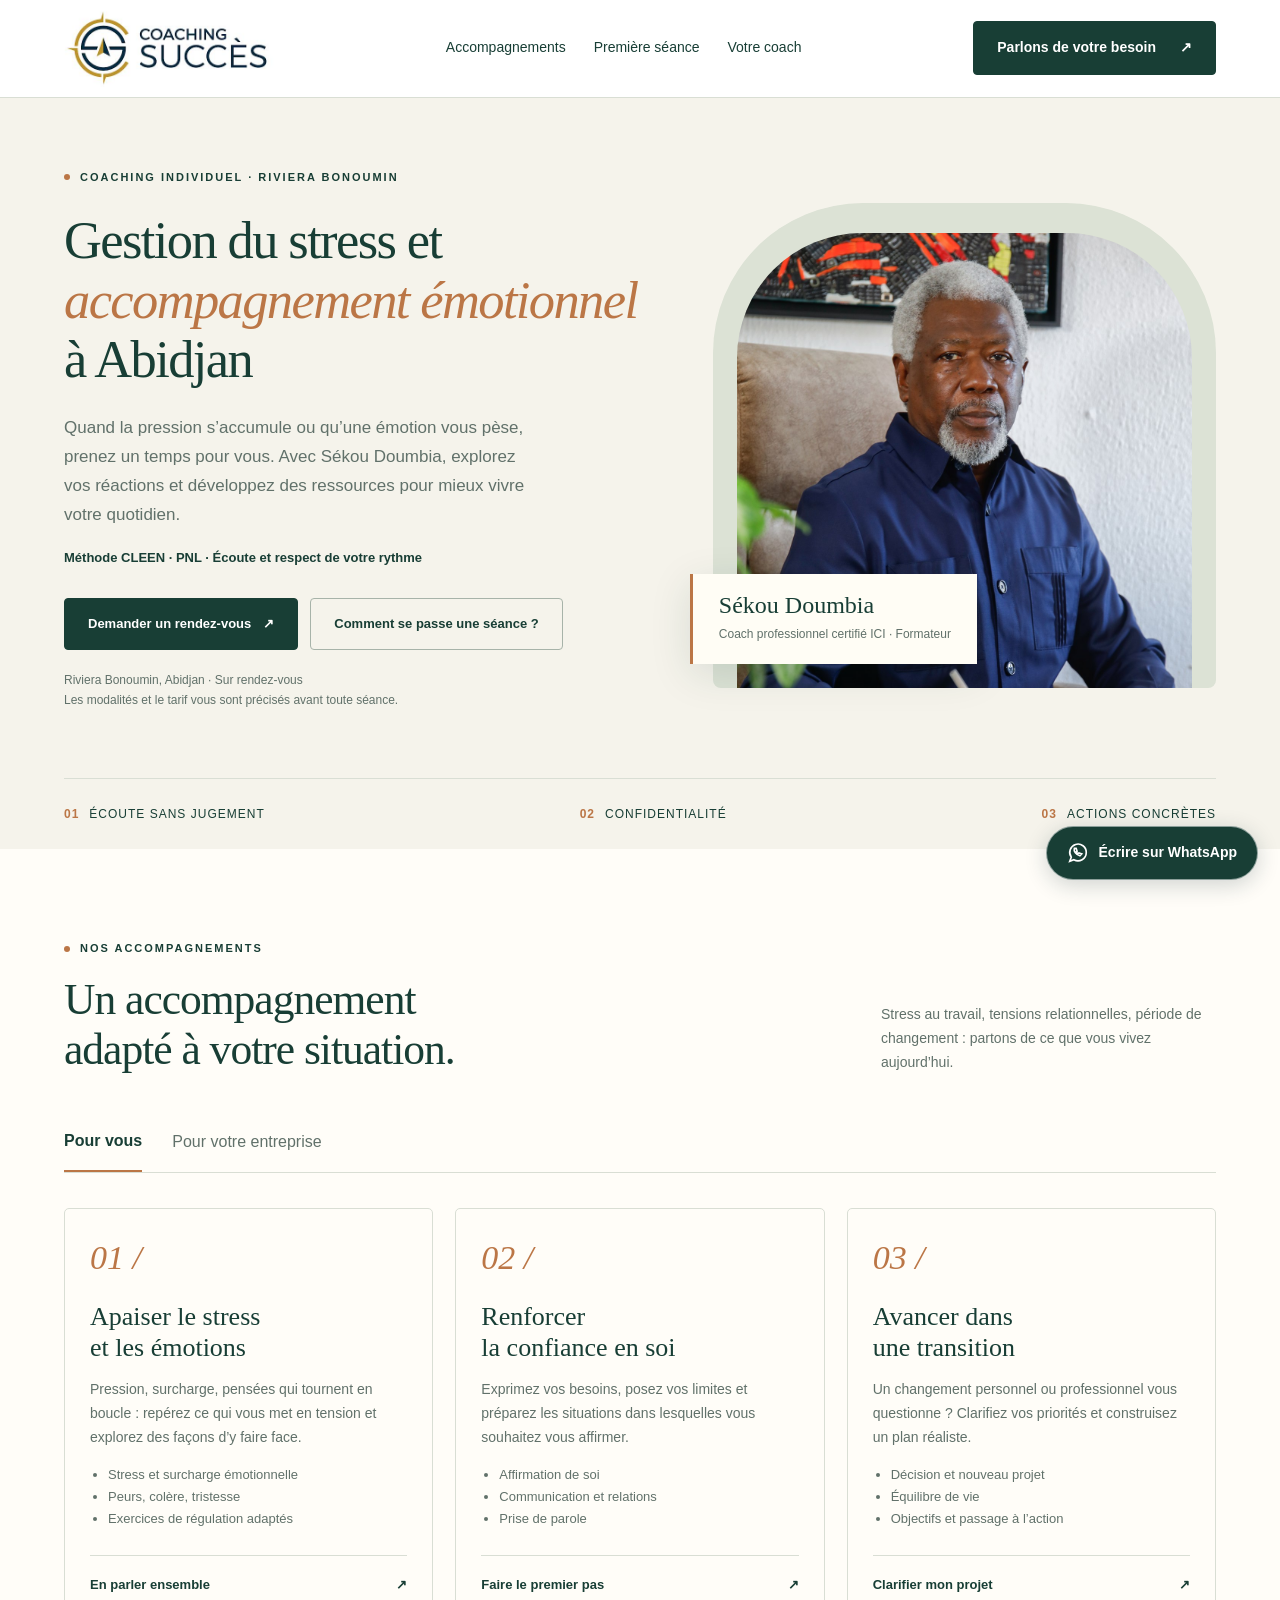
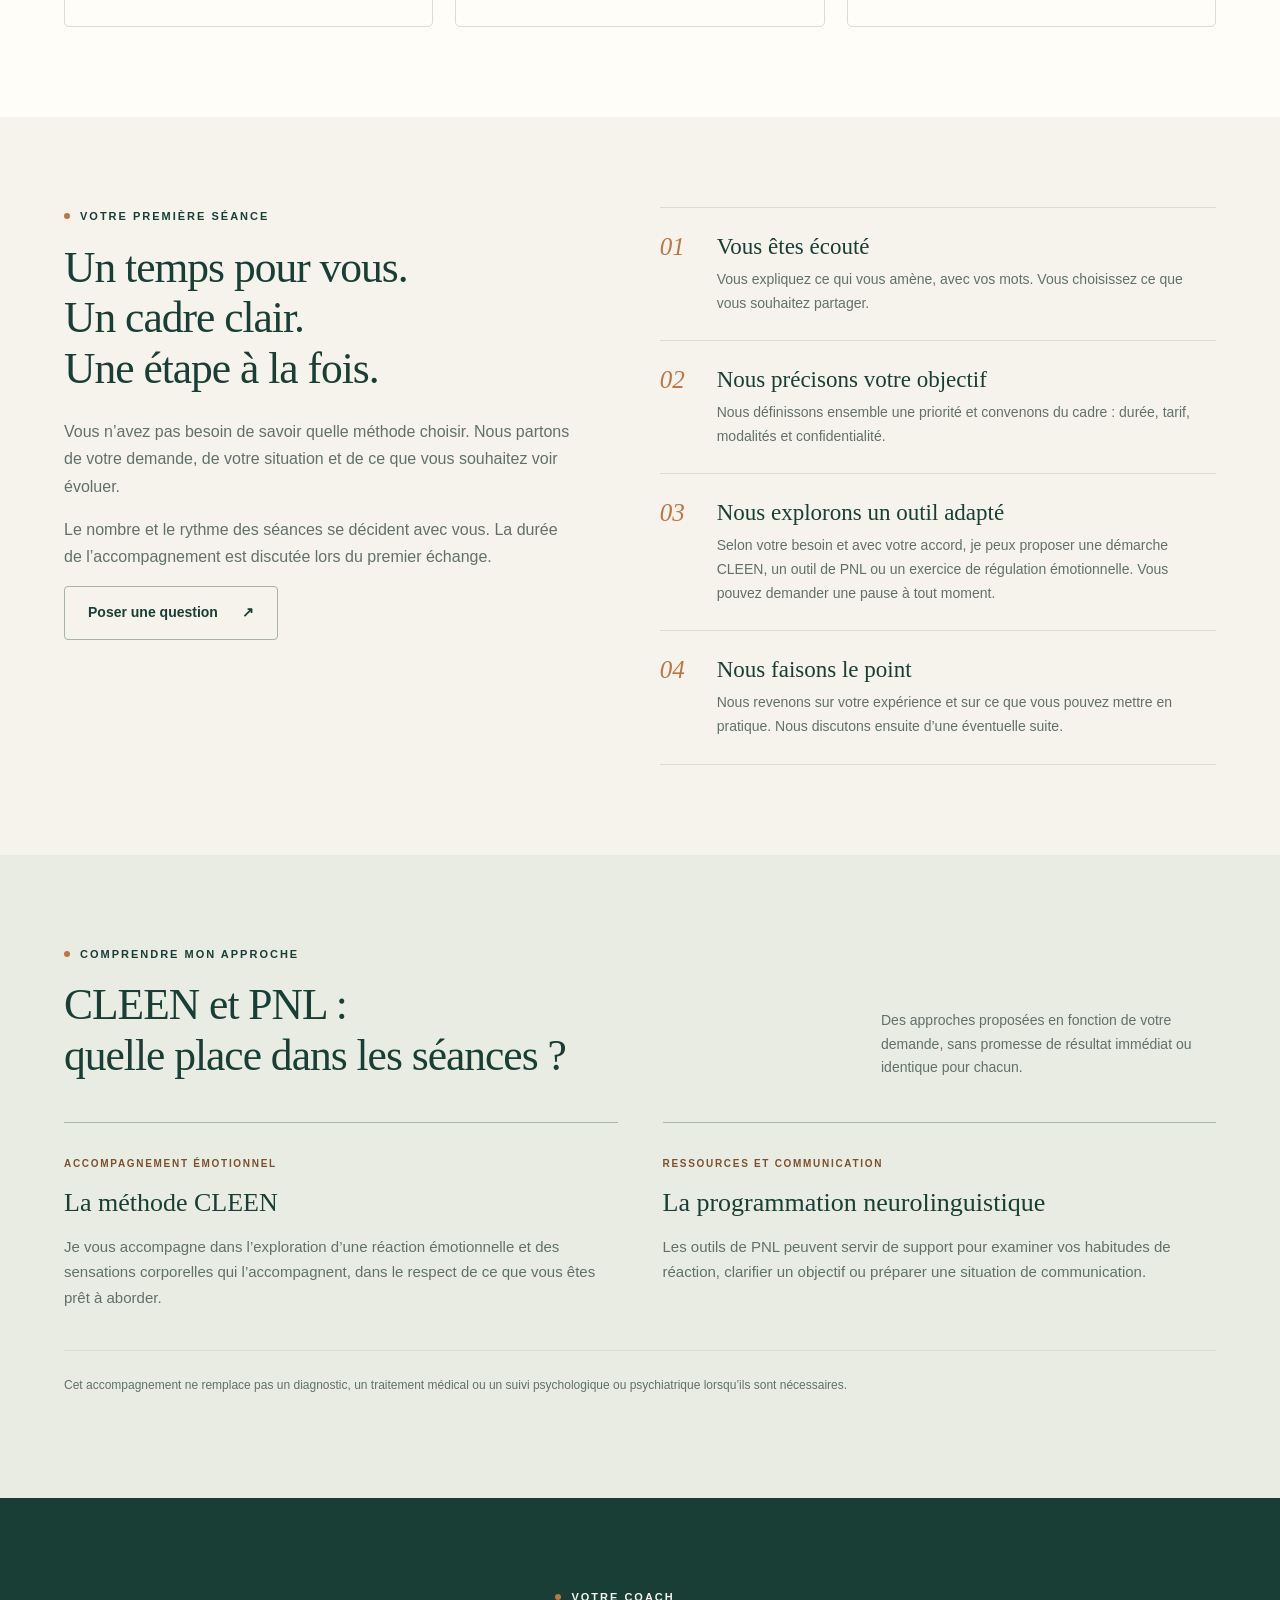
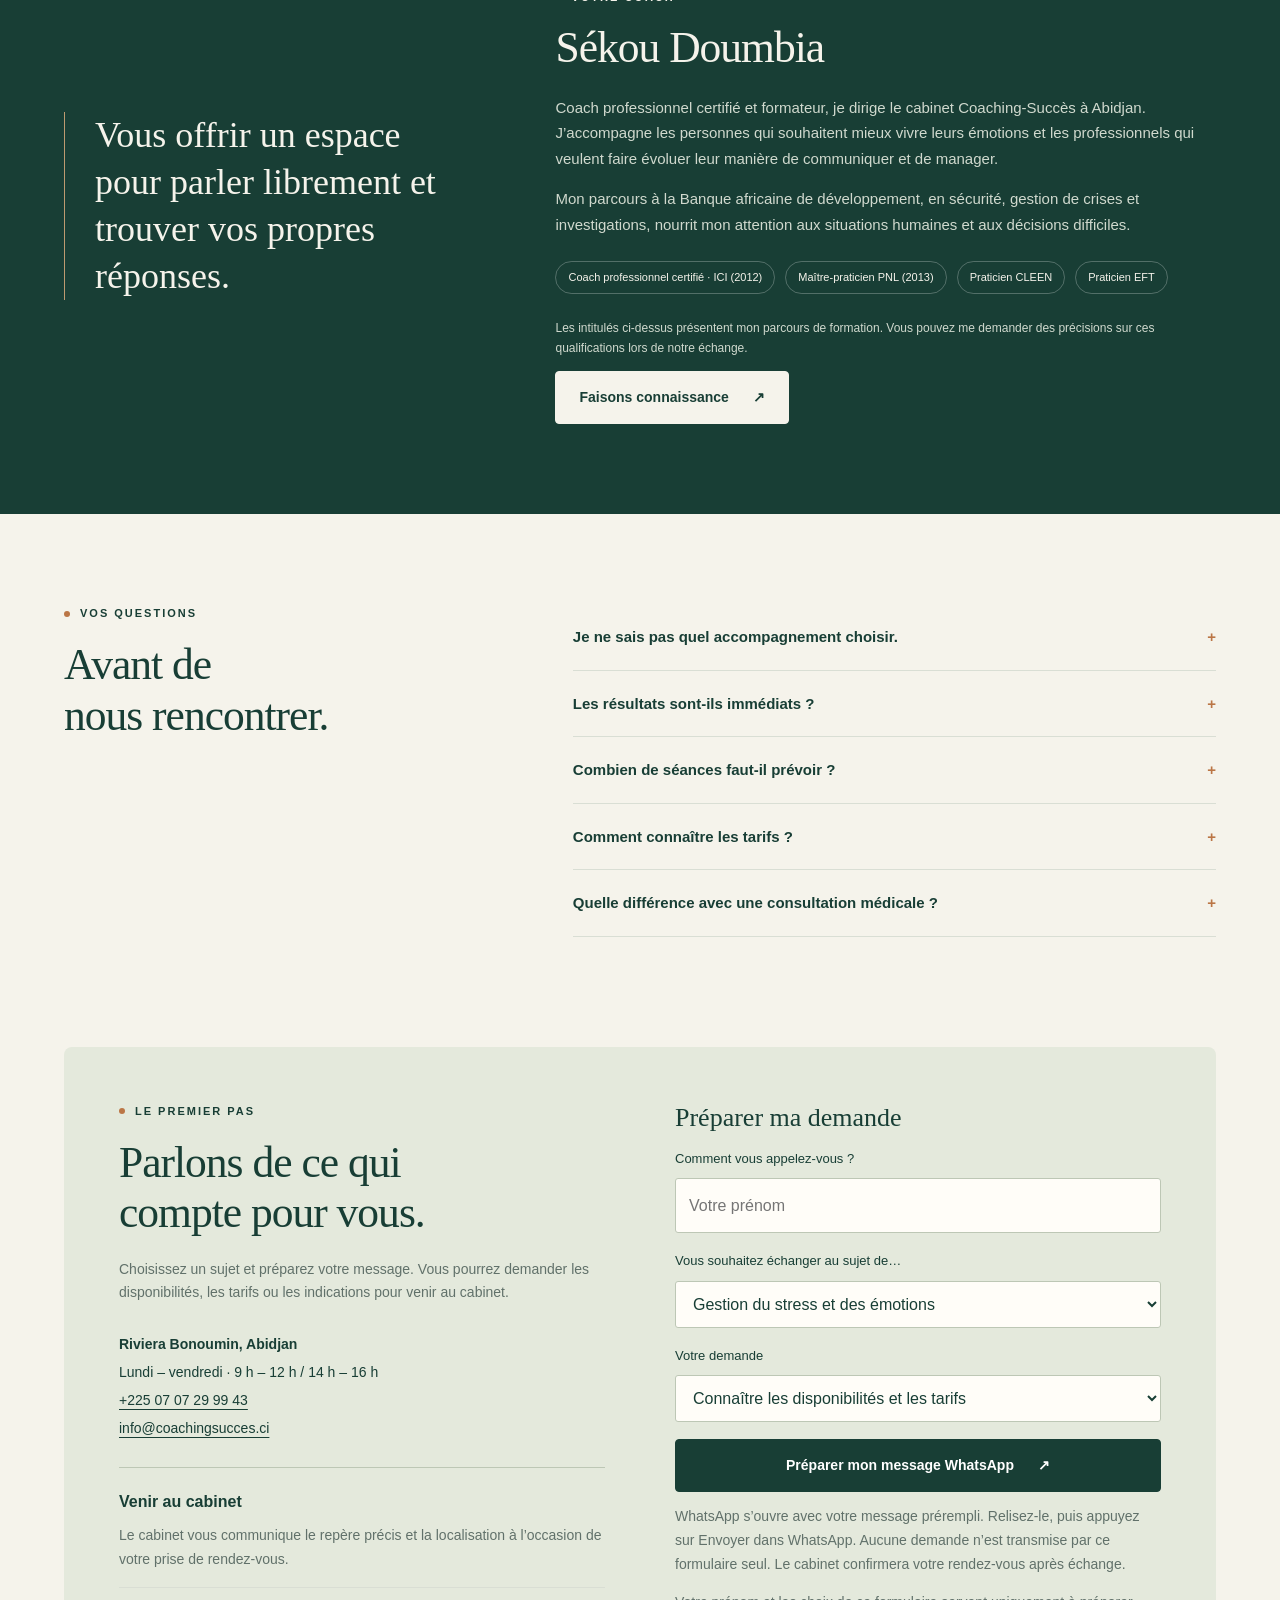
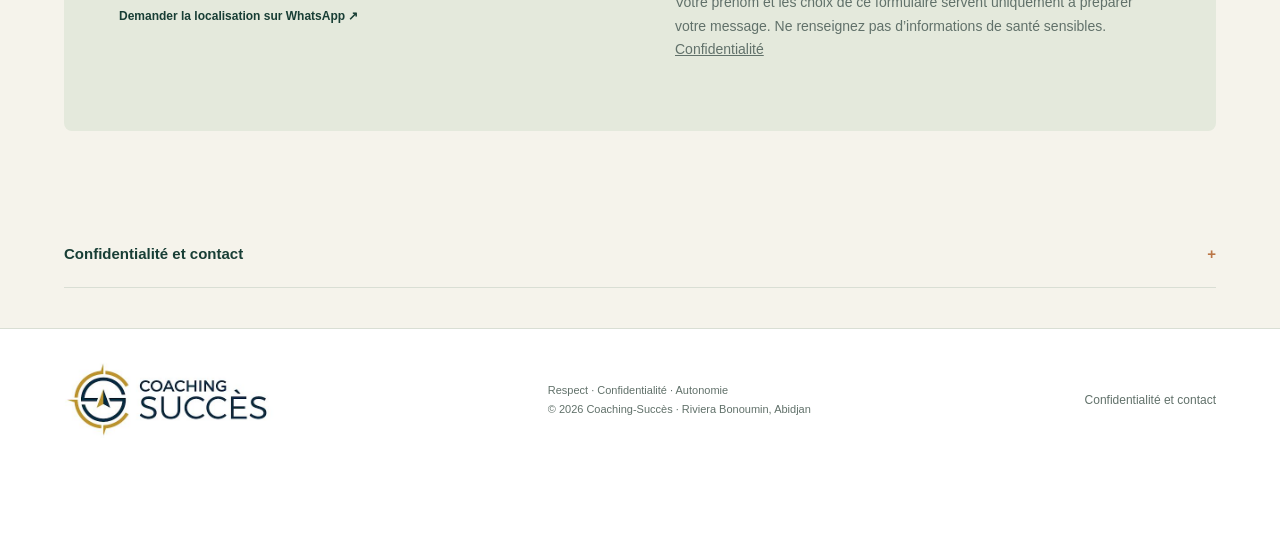
==== commit 461179f8: "Site à la racine du projet, documents internes dans _livraison/ - index.html, assets/, robots.txt, s" ====
--- a/index.html
+++ b/index.html
@@ -1,699 +1,40 @@
 <!doctype html>
-<html lang="fr">
-  <head>
-    <meta charset="utf-8" />
-    <meta name="viewport" content="width=device-width, initial-scale=1" />
-    <!-- Sécurité -->
-    <meta
-      http-equiv="Content-Security-Policy"
-      content="default-src 'self'; script-src 'self'; style-src 'self'; img-src 'self' data:; connect-src 'self'; form-action 'none'; base-uri 'self'; object-src 'none'"
-    />
-    <meta name="referrer" content="strict-origin-when-cross-origin" />
+<html lang="fr"><head><meta charset="utf-8"><meta name="viewport" content="width=device-width,initial-scale=1"><title>Gestion du stress à Abidjan | Coaching-Succès · CLEEN &amp; PNL</title><meta name="description" content="Gestion du stress et accompagnement émotionnel avec Sékou Doumbia, coach professionnel certifié. Méthode CLEEN et PNL à Riviera Bonoumin, Abidjan. Sur rendez-vous."><meta property="og:title" content="Coaching-Succès — Gestion du stress à Abidjan"><meta property="og:description" content="Un espace pour mieux comprendre vos émotions et avancer à votre rythme. Avec Sékou Doumbia, à Riviera Bonoumin, Abidjan."><link rel="canonical" href="https://coachingsucces.ci/"><meta property="og:url" content="https://coachingsucces.ci/"><meta property="og:type" content="website"><meta property="og:locale" content="fr_CI"><meta property="og:image" content="https://coachingsucces.ci/assets/sekou-doumbia-profil.jpg"><meta property="og:image:alt" content="Sékou Doumbia, coach et formateur"><meta name="theme-color" content="#173f36"><style>
+:root{--ink:#183e35;--paper:#f5f3eb;--gold:#bb7646;--muted:#61716a;--line:#d9ded4}*{box-sizing:border-box}html{scroll-behavior:smooth;scroll-padding-top:100px}body{margin:0;background:var(--paper);color:var(--ink);font:16px/1.7 Arial,sans-serif}a{color:inherit;text-decoration:none}button,input,select{font:inherit}button,a,input,select{outline-offset:5px}header{position:sticky;top:0;z-index:20;background:#f5f3ebf5;border-bottom:1px solid var(--line);backdrop-filter:blur(12px)}.nav{max-width:1280px;margin:auto;padding:19px 5%;display:flex;align-items:center;justify-content:space-between;gap:25px}.brand{font-family:Georgia,serif;font-size:25px;font-weight:bold;letter-spacing:-1px}.brand span{color:var(--gold)}nav{display:flex;gap:28px;font-size:14px}.btn{display:inline-flex;align-items:center;justify-content:center;gap:24px;padding:14px 23px;background:var(--ink);color:white;border:1px solid var(--ink);border-radius:4px;font-weight:600;font-size:14px;cursor:pointer;transition:.2s}.btn:hover{background:#28574a;transform:translateY(-2px)}.btn.light{background:var(--paper);color:var(--ink);border-color:var(--paper)}.btn.outline{background:transparent;color:var(--ink);border-color:#a7b3a9}.wrap{max-width:1160px;margin:auto}.hero{padding:70px 5% 0;overflow:hidden}.hero-grid{display:grid;grid-template-columns:1.1fr 1fr;gap:65px;align-items:center}.eyebrow{text-transform:uppercase;letter-spacing:2px;font-size:11px;font-weight:bold;display:flex;gap:10px;align-items:center}.eyebrow:before{content:'';height:6px;width:6px;border-radius:50%;background:var(--gold)}h1,h2,h3,p{margin-top:0}h1{font:normal clamp(42px,5.2vw,70px)/1.09 Georgia,serif;letter-spacing:-2.3px;margin:25px 0}h1 em{font-weight:normal;color:var(--gold)}.intro{color:var(--muted);font-size:17px;max-width:480px}.actions{display:flex;gap:12px;flex-wrap:wrap;margin:29px 0 20px}.small{font-size:12px;color:var(--muted)}.portrait{position:relative;padding:30px 24px 0;background:#dce2d5;border-radius:150px 150px 8px 8px;min-height:480px;display:flex;align-items:end}.portrait img{width:100%;height:455px;object-fit:cover;object-position:center 25%;border-radius:125px 125px 0 0;filter:none}.caption{position:absolute;bottom:24px;left:-23px;padding:18px 26px;background:#fffdf5;box-shadow:0 10px 40px #193e3520;border-left:3px solid var(--gold)}.caption strong{display:block;font:24px Georgia,serif}.caption span{font-size:12px;color:var(--muted)}.hero-foot{display:flex;justify-content:space-between;margin-top:55px;padding:25px 0;border-top:1px solid var(--line);font-size:12px;letter-spacing:1px}.hero-foot span{display:flex;align-items:center;gap:10px}.hero-foot b{color:var(--gold)}section{padding:90px 5%}.section-head{display:flex;justify-content:space-between;align-items:end;gap:30px;margin-bottom:42px}h2{font:normal clamp(33px,3.4vw,46px)/1.16 Georgia,serif;letter-spacing:-1px;margin:16px 0 0}.section-head p{max-width:335px;color:var(--muted);font-size:14px;margin:0}.services{background:#fffdf8}.tabs{display:flex;border-bottom:1px solid var(--line);gap:30px;margin-bottom:35px}.tab{border:0;background:none;padding:10px 0 16px;color:var(--muted);cursor:pointer}.tab[aria-selected=true]{color:var(--ink);border-bottom:2px solid var(--gold);font-weight:bold}.cards{display:grid;grid-template-columns:repeat(3,1fr);gap:22px}.card{border:1px solid var(--line);padding:30px 25px;border-radius:5px;display:flex;flex-direction:column}.number{font:italic 34px Georgia;color:var(--gold);margin-bottom:24px}h3{font:normal 26px/1.2 Georgia,serif;margin-bottom:15px}.card p{font-size:14px;color:var(--muted)}.card ul{font-size:13px;padding-left:18px;color:var(--muted);margin:0 0 25px}.textlink{font-size:13px;font-weight:bold;margin-top:auto;border-top:1px solid var(--line);padding-top:18px;display:flex;justify-content:space-between}.method{display:grid;grid-template-columns:1fr 1.1fr;gap:90px}.method p{color:var(--muted)}.steps{border-top:1px solid var(--line)}.step{display:grid;grid-template-columns:45px 1fr;gap:12px;padding:25px 0;border-bottom:1px solid var(--line)}.step b{font:italic 25px Georgia;color:var(--gold)}.step h3{font-size:23px;margin:0 0 7px}.step p{font-size:14px;margin:0}.coach{background:var(--ink);color:var(--paper)}.coach-grid{display:grid;grid-template-columns:.8fr 1.3fr;gap:85px;align-items:center}.quote{font:normal 36px/1.3 Georgia,serif;border-left:1px solid #bd9a70;padding-left:30px}.coach p{color:#d0d9ce;font-size:15px}.credentials{display:flex;gap:10px;flex-wrap:wrap;margin:24px 0}.credentials span{border:1px solid #ffffff40;padding:6px 12px;border-radius:30px;font-size:11px}.faq{display:grid;grid-template-columns:.8fr 1.2fr;gap:80px}details{border-bottom:1px solid var(--line);padding:20px 0}summary{cursor:pointer;list-style:none;font-weight:bold;font-size:15px;display:flex;justify-content:space-between;gap:20px}summary:after{content:'+';color:var(--gold)}details[open] summary:after{content:'−'}details p{margin:15px 0 0;color:var(--muted);font-size:14px}.contact{padding-top:20px}.contact-box{background:#e4e9dc;border-radius:8px;padding:55px;display:grid;grid-template-columns:1fr 1fr;gap:70px}.contact-box p{color:var(--muted);font-size:14px}.contact-meta{margin-top:25px;font-size:14px;line-height:2}.contact-meta a{text-decoration:underline;text-underline-offset:4px}label{display:block;font-size:13px;margin:0 0 8px}input,select{width:100%;padding:13px;border:1px solid #bdc7b5;background:#fffdf8;border-radius:3px;color:var(--ink);margin-bottom:17px}.contact-box .btn{width:100%}footer{padding:30px 5%;border-top:1px solid var(--line)}.footer{display:flex;justify-content:space-between;gap:25px;align-items:center}.footer p{font-size:11px;color:var(--muted);margin:0}.menu{display:none;background:none;border:1px solid var(--line);padding:7px 12px;color:var(--ink)}[hidden]{display:none!important}.skip{position:absolute;left:-10000px}.skip:focus{left:20px;background:white;padding:10px;z-index:40}@media(max-width:850px){.nav{padding:15px 5%}.brand{font-size:22px}nav{display:none}nav.open{display:flex;position:absolute;top:70px;left:0;right:0;background:var(--paper);padding:22px;flex-direction:column}.menu{display:block}.nav>.btn{display:none}.hero{padding-top:42px}.hero-grid{gap:35px;grid-template-columns:1fr 1fr}h1{font-size:49px}.portrait{min-height:380px;padding:18px 12px 0}.portrait img{height:365px}.caption{left:-12px;padding:12px}.caption strong{font-size:20px}.hero-foot{gap:15px;flex-wrap:wrap}.cards{gap:12px}.card{padding:24px 18px}.method,.coach-grid,.faq{gap:40px}.contact-box{padding:35px;gap:30px}}@media(max-width:600px){.hero-grid,.method,.coach-grid,.faq,.contact-box{grid-template-columns:1fr}.hero-grid{gap:28px}h1{font-size:48px;letter-spacing:-1.8px}.portrait{margin:0 13px;min-height:370px;max-width:390px}.portrait img{height:365px}.hero-foot{margin-top:35px;font-size:10px;gap:12px}.hero-foot span:last-child{display:none}section{padding:60px 5%}.section-head{display:block}.section-head p{margin-top:20px}.cards{grid-template-columns:1fr}.card{padding:26px}.number{margin-bottom:15px}.quote{font-size:31px}.contact-box{padding:30px 23px;gap:30px}.footer{align-items:start;flex-direction:column}.actions .btn{flex:1;white-space:nowrap}.tabs{gap:24px}.tab{font-size:14px}}
 
-    <!-- SEO -->
-    <title>Coach à Abidjan – Gestion du stress & confiance en soi | Coaching Succès</title>
-    <meta
-      name="description"
-      content="Coaching individuel à Abidjan : gestion du stress, confiance en soi et équilibre de vie. Formations en entreprise avec Sekou Doumbia, coach et formateur en Côte d’Ivoire."
-    />
-    <meta
-      name="robots"
-      content="index, follow, max-image-preview:large, max-snippet:-1"
-    />
-    <meta name="author" content="Sekou Doumbia – Coaching Succès" />
-    <link rel="canonical" href="https://coachingsucces.ci/" />
-    <link rel="alternate" hreflang="fr-CI" href="https://coachingsucces.ci/" />
-    <link rel="alternate" hreflang="x-default" href="https://coachingsucces.ci/" />
-    <meta name="theme-color" content="#245444" />
-
-    <!-- Référencement local -->
-    <meta name="geo.region" content="CI-AB" />
-    <meta name="geo.placename" content="Abidjan" />
-    <meta name="geo.position" content="5.3600;-4.0083" />
-    <meta name="ICBM" content="5.3600, -4.0083" />
-
-    <!-- Partage réseaux sociaux / WhatsApp -->
-    <meta property="og:type" content="website" />
-    <meta property="og:locale" content="fr_CI" />
-    <meta property="og:site_name" content="Coaching Succès" />
-    <meta
-      property="og:title"
-      content="Coach à Abidjan – Gestion du stress & confiance en soi"
-    />
-    <meta
-      property="og:description"
-      content="Accompagnement individuel et formations en entreprise avec Sekou Doumbia, coach et formateur à Abidjan."
-    />
-    <meta property="og:url" content="https://coachingsucces.ci/" />
-    <meta property="og:image" content="https://coachingsucces.ci/og-image.jpg" />
-    <meta property="og:image:width" content="1200" />
-    <meta property="og:image:height" content="630" />
-    <meta
-      property="og:image:alt"
-      content="Coaching Succès – Sekou Doumbia, coach à Abidjan"
-    />
-    <meta name="twitter:card" content="summary_large_image" />
-    <meta
-      name="twitter:title"
-      content="Coach à Abidjan – Gestion du stress & confiance en soi"
-    />
-    <meta
-      name="twitter:description"
-      content="Accompagnement individuel et formations en entreprise avec Sekou Doumbia, coach et formateur à Abidjan."
-    />
-    <meta name="twitter:image" content="https://coachingsucces.ci/og-image.jpg" />
-
-    <link
-      rel="icon"
-      type="image/svg+xml"
-      href="data:image/svg+xml,%3Csvg xmlns='http://www.w3.org/2000/svg' viewBox='0 0 64 64'%3E%3Crect width='64' height='64' rx='14' fill='%23245444'/%3E%3Ctext x='32' y='42' font-family='Georgia,serif' font-size='28' text-anchor='middle' fill='%23d6e7b9'%3ECS%3C/text%3E%3C/svg%3E"
-    />
-
-    <!-- Données structurées (Google) -->
-    <script type="application/ld+json">
-      {
-        "@context": "https://schema.org",
-        "@graph": [
-          {
-            "@type": "ProfessionalService",
-            "@id": "https://coachingsucces.ci/#cabinet",
-            "name": "Coaching Succès",
-            "description": "Cabinet de coaching individuel et de formations en entreprise à Abidjan : gestion du stress, confiance en soi, équilibre personnel et professionnel, communication et leadership.",
-            "url": "https://coachingsucces.ci/",
-            "image": "https://coachingsucces.ci/og-image.jpg",
-            "telephone": "+2250575751118",
-            "address": {
-              "@type": "PostalAddress",
-              "addressLocality": "Abidjan",
-              "addressCountry": "CI"
-            },
-            "geo": {
-              "@type": "GeoCoordinates",
-              "latitude": 5.36,
-              "longitude": -4.0083
-            },
-            "areaServed": [
-              { "@type": "City", "name": "Abidjan" },
-              { "@type": "Country", "name": "Côte d’Ivoire" }
-            ],
-            "knowsLanguage": "fr",
-            "founder": { "@id": "https://coachingsucces.ci/#sekou-doumbia" },
-            "sameAs": ["https://wa.me/2250575751118"],
-            "hasOfferCatalog": {
-              "@type": "OfferCatalog",
-              "name": "Accompagnements",
-              "itemListElement": [
-                {
-                  "@type": "Offer",
-                  "itemOffered": {
-                    "@type": "Service",
-                    "name": "Coaching en gestion du stress et des émotions"
-                  }
-                },
-                {
-                  "@type": "Offer",
-                  "itemOffered": {
-                    "@type": "Service",
-                    "name": "Coaching confiance en soi"
-                  }
-                },
-                {
-                  "@type": "Offer",
-                  "itemOffered": {
-                    "@type": "Service",
-                    "name": "Équilibre personnel et professionnel"
-                  }
-                },
-                {
-                  "@type": "Offer",
-                  "itemOffered": {
-                    "@type": "Service",
-                    "name": "Formations en entreprise : stress, communication, leadership, cohésion d’équipe"
-                  }
-                }
-              ]
-            }
-          },
-          {
-            "@type": "Person",
-            "@id": "https://coachingsucces.ci/#sekou-doumbia",
-            "name": "Sekou Doumbia",
-            "jobTitle": "Coach et formateur, directeur de Coaching Succès",
-            "worksFor": { "@id": "https://coachingsucces.ci/#cabinet" },
-            "address": {
-              "@type": "PostalAddress",
-              "addressLocality": "Abidjan",
-              "addressCountry": "CI"
-            }
-          },
-          {
-            "@type": "WebSite",
-            "@id": "https://coachingsucces.ci/#site",
-            "url": "https://coachingsucces.ci/",
-            "name": "Coaching Succès",
-            "inLanguage": "fr-CI",
-            "publisher": { "@id": "https://coachingsucces.ci/#cabinet" }
-          },
-          {
-            "@type": "WebPage",
-            "@id": "https://coachingsucces.ci/#page",
-            "url": "https://coachingsucces.ci/",
-            "name": "Coach à Abidjan – Gestion du stress & confiance en soi | Coaching Succès",
-            "isPartOf": { "@id": "https://coachingsucces.ci/#site" },
-            "about": { "@id": "https://coachingsucces.ci/#cabinet" },
-            "inLanguage": "fr-CI"
-          },
-          {
-            "@type": "FAQPage",
-            "@id": "https://coachingsucces.ci/#faq",
-            "mainEntity": [
-              {
-                "@type": "Question",
-                "name": "Faut-il s’engager pour plusieurs mois ?",
-                "acceptedAnswer": {
-                  "@type": "Answer",
-                  "text": "La durée et le nombre de séances se discutent en fonction de votre demande. Le cadre de l’accompagnement vous est présenté avant votre engagement."
-                }
-              },
-              {
-                "@type": "Question",
-                "name": "Quel est le tarif ?",
-                "acceptedAnswer": {
-                  "@type": "Answer",
-                  "text": "Contactez le cabinet pour connaître le tarif de la prestation adaptée à votre demande. Le montant et les conditions sont précisés avant de commencer."
-                }
-              },
-              {
-                "@type": "Question",
-                "name": "Ma demande de rendez-vous est-elle une réservation ?",
-                "acceptedAnswer": {
-                  "@type": "Answer",
-                  "text": "Vous proposez une disponibilité par WhatsApp. Le cabinet vous répond pour convenir ensemble d’un créneau et confirmer les modalités."
-                }
-              },
-              {
-                "@type": "Question",
-                "name": "Le coaching remplace-t-il un suivi médical ou psychologique ?",
-                "acceptedAnswer": {
-                  "@type": "Answer",
-                  "text": "Le coaching aide à travailler sur vos objectifs et vos actions. Il ne remplace pas un diagnostic ni des soins. Si votre situation nécessite un suivi médical ou psychologique, adressez-vous au professionnel de santé compétent."
-                }
-              }
-            ]
-          }
-        ]
-      }
-    </script>
-    <script src="assets/js/motion-init.js"></script>
-    <link rel="stylesheet" href="assets/css/style.css" />
-  </head>
-  <body>
-    <header>
-      <div class="nav">
-        <a class="brand" href="/" aria-label="Coaching Succès – accueil"
-          >COACHING<span> SUCCÈS</span></a
-        >
-        <button
-          class="menu-toggle"
-          id="menu-toggle"
-          type="button"
-          aria-label="Ouvrir le menu"
-          aria-expanded="false"
-          aria-controls="main-nav"
-        >
-          <span></span><span></span><span></span>
-        </button>
-        <nav id="main-nav" aria-label="Navigation principale">
-          <a href="#accompagnement">Accompagnement</a
-          ><a href="#coach">Votre coach</a><a href="#questions">Questions</a
-          ><a class="btn" href="#rendez-vous">Parlons de votre besoin ↗</a>
-        </nav>
-      </div>
-    </header>
-    <main>
-      <section class="wrap hero" aria-labelledby="titre-principal">
-        <div>
-          <p class="eyebrow">Coaching individuel · Abidjan</p>
-          <h1 id="titre-principal">
-            Retrouver du calme.<br /><em>Avancer à votre rythme.</em>
-          </h1>
-          <p class="lead">
-            Quand le stress prend trop de place, un accompagnement peut vous
-            aider à comprendre ce qui vous pèse et à trouver des façons d’y
-            faire face au quotidien.
-          </p>
-          <div class="actions">
-            <a class="btn" href="#rendez-vous">Demander un rendez-vous ↗</a
-            ><a class="text-link" href="#accompagnement"
-              >Découvrir l’accompagnement</a
-            >
-          </div>
-          <p class="small hero-note">
-            Avec Sekou Doumbia, coach et formateur à Abidjan.
-          </p>
-        </div>
-        <div class="visual" aria-hidden="true">
-          <div class="sun"></div>
-          <span>UN TEMPS POUR VOUS</span>
-          <p>
-            <span class="line">Faire une pause.</span
-            ><span class="line">Comprendre.</span
-            ><span class="line">Repartir.</span>
-          </p>
-        </div>
-      </section>
-      <div class="strip">
-        <div class="wrap">
-          <span>Accompagnement individuel</span
-          ><span>Gestion du stress & émotions</span
-          ><span>Formations en entreprise</span>
-        </div>
-      </div>
-      <section
-        id="accompagnement"
-        class="wrap section"
-        aria-labelledby="titre-accompagnement"
-      >
-        <div class="intro">
-          <div>
-            <p class="eyebrow">Votre point de départ</p>
-            <h2 id="titre-accompagnement">Qu’est-ce qui vous pèse aujourd’hui ?</h2>
-          </div>
-          <p>
-            Vous n’avez pas besoin d’avoir déjà toutes les réponses. Que vous
-            cherchiez un coaching en gestion du stress, à reprendre confiance en
-            vous ou à retrouver un équilibre de vie à Abidjan, nous partons de
-            votre situation et de ce que vous souhaitez changer, pour définir
-            ensemble un objectif adapté.
-          </p>
-        </div>
-        <div class="grid">
-          <article class="card">
-            <span class="number">01 / STRESS</span>
-            <h3>La pression s’accumule</h3>
-            <p>
-              Vous avez du mal à déconnecter et vous vous sentez débordé. Le
-              travail commence par repérer vos sources de tension et vos
-              ressources.
-            </p>
-          </article>
-          <article class="card">
-            <span class="number">02 / CONFIANCE</span>
-            <h3>Le doute vous freine</h3>
-            <p>
-              Vous hésitez à vous exprimer ou à passer à l’action. Nous
-              explorons ce qui vous retient et les étapes que vous pouvez
-              envisager.
-            </p>
-          </article>
-          <article class="card">
-            <span class="number">03 / ÉQUILIBRE</span>
-            <h3>Vous cherchez vos repères</h3>
-            <p>
-              Une transition ou des responsabilités nouvelles bousculent vos
-              habitudes. L’accompagnement vous aide à clarifier vos priorités.
-            </p>
-          </article>
-        </div>
-      </section>
-      <section class="process" aria-labelledby="titre-deroulement">
-        <div class="wrap section">
-          <p class="eyebrow">Le déroulement</p>
-          <h2 id="titre-deroulement">Un cadre clair, dès le premier échange.</h2>
-          <div class="steps">
-            <article>
-              <span class="number">01</span>
-              <h3>Faire connaissance</h3>
-              <p>
-                Vous présentez votre demande. Nous vérifions si l’accompagnement
-                proposé correspond à votre situation.
-              </p>
-            </article>
-            <article>
-              <span class="number">02</span>
-              <h3>Définir votre objectif</h3>
-              <p>
-                Nous convenons du cadre, du rythme des séances et du tarif avant
-                tout engagement.
-              </p>
-            </article>
-            <article>
-              <span class="number">03</span>
-              <h3>Avancer et faire le point</h3>
-              <p>
-                Les échanges et les exercices se construisent autour de votre
-                objectif. Nous ajustons le travail à votre progression.
-              </p>
-            </article>
-          </div>
-        </div>
-      </section>
-      <section
-        id="coach"
-        class="wrap section about"
-        aria-labelledby="titre-coach"
-      >
-        <div class="nameplate">
-          <span class="initials">SD.</span>
-          <!-- Emplacement photo : remplacer le <svg> par
-               <img src="assets/img/sekou-doumbia.jpg" alt="Sekou Doumbia, coach à Abidjan" />
-               (photo portrait, environ 800 × 900 px ; elle est recadrée automatiquement) -->
-          <div class="avatar">
-            <svg viewBox="0 0 24 24" aria-hidden="true">
-              <circle
-                cx="12"
-                cy="8.5"
-                r="3.6"
-                fill="none"
-                stroke="currentColor"
-                stroke-width="1.3"
-              />
-              <path
-                d="M4.8 19.6c1.2-3.3 3.9-5.1 7.2-5.1s6 1.8 7.2 5.1"
-                fill="none"
-                stroke="currentColor"
-                stroke-width="1.3"
-                stroke-linecap="round"
-              />
-            </svg>
-          </div>
-          <div>
-            <h3>Sekou Doumbia</h3>
-            <p>Coach · Formateur<br />Directeur de Coaching Succès</p>
-          </div>
-        </div>
-        <div class="about-copy">
-          <p class="eyebrow">Votre interlocuteur</p>
-          <h2 id="titre-coach">Un accompagnement qui part de vous.</h2>
-          <p>
-            Je suis Sekou Doumbia, formateur, coach et directeur du cabinet
-            Coaching Succès à Abidjan. Mon rôle est de vous aider à clarifier
-            votre situation, à explorer vos possibilités et à mettre en œuvre
-            les actions qui vous correspondent.
-          </p>
-          <p>
-            Votre demande guide le travail : gestion du stress, confiance en
-            soi, communication ou équilibre personnel et professionnel.
-          </p>
-          <a class="text-link" href="#rendez-vous">Présenter ma situation ↗</a>
-          <div class="enterprise">
-            <h3>Vous représentez une entreprise ?</h3>
-            <p>
-              Gestion du stress, communication, leadership et cohésion d’équipe
-              : échangeons sur vos objectifs pour préparer une intervention
-              adaptée à vos collaborateurs.
-            </p>
-            <a class="text-link" href="#rendez-vous" id="business-link"
-              >Discuter d’une formation ↗</a
-            >
-          </div>
-        </div>
-      </section>
-      <section
-        class="booking"
-        id="rendez-vous"
-        aria-labelledby="titre-rendez-vous"
-      >
-        <div class="wrap section booking-layout">
-          <div>
-            <p class="eyebrow">Le prochain pas</p>
-            <h2 id="titre-rendez-vous">Prenons le temps d’en parler.</h2>
-            <p>
-              Préparez votre demande et envoyez-la au cabinet par WhatsApp. Le
-              rendez-vous sera confirmé après échange avec vous.
-            </p>
-            <ul class="contact-list">
-              <li>
-                <a
-                  class="contact-item"
-                  href="https://wa.me/2250575751118"
-                  target="_blank"
-                  rel="noopener"
-                  aria-label="Écrire sur WhatsApp au +225 05 75 75 11 18"
-                >
-                  <span class="ci-icon wa" aria-hidden="true">
-                    <svg viewBox="0 0 24 24">
-                      <path
-                        d="M3.5 20.5l1.3-4A8.5 8.5 0 1 1 8 19.6z"
-                        fill="none"
-                        stroke="currentColor"
-                        stroke-width="1.8"
-                        stroke-linejoin="round"
-                      />
-                      <path
-                        d="M9.2 8.3c.3-.4.8-.4 1 0l.8 1.6c.1.3 0 .6-.2.8l-.5.5c.6 1.2 1.4 2 2.6 2.6l.5-.5c.2-.2.5-.3.8-.2l1.6.8c.4.2.4.7 0 1-.7.7-1.7 1-2.7.6-2.2-.9-3.8-2.5-4.7-4.7-.4-1 0-2 .8-2.5z"
-                        fill="currentColor"
-                      />
-                    </svg>
-                  </span>
-                  <span class="ci-text">
-                    <span class="ci-label">WhatsApp · réponse rapide</span>
-                    <span class="ci-value">+225 05 75 75 11 18</span>
-                  </span>
-                </a>
-              </li>
-              <li>
-                <a
-                  class="contact-item"
-                  href="tel:+2250575751118"
-                  aria-label="Appeler le +225 05 75 75 11 18"
-                >
-                  <span class="ci-icon" aria-hidden="true">
-                    <svg viewBox="0 0 24 24">
-                      <path
-                        d="M22 16.92v3a2 2 0 0 1-2.18 2 19.79 19.79 0 0 1-8.63-3.07 19.5 19.5 0 0 1-6-6 19.79 19.79 0 0 1-3.07-8.67A2 2 0 0 1 4.11 2h3a2 2 0 0 1 2 1.72c.13.96.36 1.9.7 2.81a2 2 0 0 1-.45 2.11L8.09 9.91a16 16 0 0 0 6 6l1.27-1.27a2 2 0 0 1 2.11-.45c.91.34 1.85.57 2.81.7A2 2 0 0 1 22 16.92z"
-                        fill="none"
-                        stroke="currentColor"
-                        stroke-width="1.8"
-                        stroke-linejoin="round"
-                      />
-                    </svg>
-                  </span>
-                  <span class="ci-text">
-                    <span class="ci-label">Téléphone</span>
-                    <span class="ci-value">+225 05 75 75 11 18</span>
-                  </span>
-                </a>
-              </li>
-              <!-- E-mails reconstitués en JavaScript pour les cacher aux robots collecteurs -->
-              <li>
-                <a
-                  class="contact-item js-mail"
-                  data-u="s.doumbia"
-                  data-d="coachingsucces.ci"
-                >
-                  <span class="ci-icon" aria-hidden="true">
-                    <svg viewBox="0 0 24 24">
-                      <rect x="2.5" y="4.5" width="19" height="15" rx="2" fill="none" stroke="currentColor" stroke-width="1.8" />
-                      <path d="m3 6.5 9 6.5 9-6.5" fill="none" stroke="currentColor" stroke-width="1.8" stroke-linejoin="round" />
-                    </svg>
-                  </span>
-                  <span class="ci-text">
-                    <span class="ci-label">Sekou Doumbia · coach</span>
-                    <span class="ci-value">Afficher l’adresse</span>
-                  </span>
-                </a>
-              </li>
-              <li>
-                <a
-                  class="contact-item js-mail"
-                  data-u="secretariat"
-                  data-d="coachingsucces.ci"
-                >
-                  <span class="ci-icon" aria-hidden="true">
-                    <svg viewBox="0 0 24 24">
-                      <rect x="2.5" y="4.5" width="19" height="15" rx="2" fill="none" stroke="currentColor" stroke-width="1.8" />
-                      <path d="m3 6.5 9 6.5 9-6.5" fill="none" stroke="currentColor" stroke-width="1.8" stroke-linejoin="round" />
-                    </svg>
-                  </span>
-                  <span class="ci-text">
-                    <span class="ci-label">Secrétariat · rendez-vous</span>
-                    <span class="ci-value">Afficher l’adresse</span>
-                  </span>
-                </a>
-              </li>
-              <li>
-                <a
-                  class="contact-item js-mail"
-                  data-u="coach"
-                  data-d="coachingsucces.ci"
-                >
-                  <span class="ci-icon" aria-hidden="true">
-                    <svg viewBox="0 0 24 24">
-                      <rect x="2.5" y="4.5" width="19" height="15" rx="2" fill="none" stroke="currentColor" stroke-width="1.8" />
-                      <path d="m3 6.5 9 6.5 9-6.5" fill="none" stroke="currentColor" stroke-width="1.8" stroke-linejoin="round" />
-                    </svg>
-                  </span>
-                  <span class="ci-text">
-                    <span class="ci-label">Cabinet · informations générales</span>
-                    <span class="ci-value">Afficher l’adresse</span>
-                  </span>
-                </a>
-              </li>
-            </ul>
-            <p class="small">
-              Cabinet à Abidjan. Le lieu précis et les modalités vous seront
-              communiqués lors de la confirmation.
-            </p>
-          </div>
-          <form id="contact-form" novalidate autocomplete="on">
-            <!-- Champ piège : invisible pour les visiteurs, rempli par les robots -->
-            <div class="hp-field" aria-hidden="true">
-              <label for="website"
-                >Ne pas remplir ce champ<input
-                  id="website"
-                  name="website"
-                  type="text"
-                  tabindex="-1"
-                  autocomplete="off"
-              /></label>
-            </div>
-            <label for="name"
-              >Votre prénom<input
-                id="name"
-                name="name"
-                autocomplete="given-name"
-                required
-                minlength="2"
-                maxlength="70"
-                pattern="[A-Za-zÀ-ÖØ-öø-ÿ' ’\-]{2,70}"
-                aria-describedby="feedback"
-                placeholder="Comment vous appelez-vous ?" /></label
-            ><label for="need"
-              >Votre demande<select id="need" name="need">
-                <option>Gestion du stress</option>
-                <option>Confiance en soi</option>
-                <option>Équilibre personnel et professionnel</option>
-                <option>Formation ou accompagnement en entreprise</option>
-                <option>Autre demande</option>
-              </select></label
-            ><label for="availability"
-              >Votre préférence de disponibilité
-              <span class="small">(facultatif)</span
-              ><input
-                id="availability"
-                name="availability"
-                autocomplete="off"
-                maxlength="120"
-                placeholder="Ex. : mardi matin" /></label
-            ><button class="btn" type="submit" id="submit-btn">
-              Continuer sur WhatsApp ↗
-            </button>
-            <p class="small">
-              WhatsApp s’ouvrira avec votre message. Vous pourrez le relire
-              avant de l’envoyer. Ce formulaire ne réserve pas de créneau et
-              n’enregistre pas vos réponses sur le site. Évitez d’y saisir des
-              informations médicales.
-            </p>
-            <p id="feedback" class="small" role="status"></p>
-          </form>
-        </div>
-      </section>
-      <section
-        class="wrap section"
-        id="questions"
-        aria-labelledby="titre-questions"
-      >
-        <p class="eyebrow">Questions pratiques</p>
-        <h2 id="titre-questions">Avant de nous rencontrer.</h2>
-        <div class="faq-list">
-          <details>
-            <summary>Faut-il s’engager pour plusieurs mois ?</summary>
-            <p>
-              La durée et le nombre de séances se discutent en fonction de votre
-              demande. Le cadre de l’accompagnement vous est présenté avant
-              votre engagement.
-            </p>
-          </details>
-          <details>
-            <summary>Quel est le tarif ?</summary>
-            <p>
-              Contactez le cabinet pour connaître le tarif de la prestation
-              adaptée à votre demande. Le montant et les conditions sont
-              précisés avant de commencer.
-            </p>
-          </details>
-          <details>
-            <summary>
-              Ma demande de rendez-vous est-elle une réservation ?
-            </summary>
-            <p>
-              Vous proposez une disponibilité par WhatsApp. Le cabinet vous
-              répond pour convenir ensemble d’un créneau et confirmer les
-              modalités.
-            </p>
-          </details>
-          <details>
-            <summary>
-              Le coaching remplace-t-il un suivi médical ou psychologique ?
-            </summary>
-            <p>
-              Le coaching aide à travailler sur vos objectifs et vos actions. Il
-              ne remplace pas un diagnostic ni des soins. Si votre situation
-              nécessite un suivi médical ou psychologique, adressez-vous au
-              professionnel de santé compétent.
-            </p>
-          </details>
-        </div>
-      </section>
-    </main>
-    <footer>
-      <div class="wrap">
-        <span>© 2026 Coaching Succès · Abidjan, Côte d’Ivoire</span>
-        <address class="footer-address">
-          <a href="tel:+2250575751118">+225 05 75 75 11 18</a> ·
-          <a class="js-mail" data-u="coach" data-d="coachingsucces.ci"
-            >E-mail du cabinet</a
-          >
-        </address>
-      </div>
-    </footer>
-    <a
-      class="wa-float"
-      id="wa-float"
-      href="https://api.whatsapp.com/send?phone=2250575751118&amp;text=Bonjour%20M.%20Doumbia%2C%20je%20vous%20contacte%20depuis%20le%20site%20Coaching%20Succ%C3%A8s.%20Je%20souhaiterais%20avoir%20des%20informations%20sur%20vos%20accompagnements.%20Merci%20!"
-      target="_blank"
-      rel="noopener"
-      aria-label="Discuter sur WhatsApp au +225 05 75 75 11 18"
-    >
-      <span class="wa-bubble">
-        <strong>Besoin d’en parler ?</strong>
-        Écrivez-nous sur WhatsApp
-      </span>
-      <span class="wa-icon">
-        <svg viewBox="0 0 24 24" aria-hidden="true">
-          <path
-            d="M3.5 20.5l1.3-4A8.5 8.5 0 1 1 8 19.6z"
-            fill="none"
-            stroke="currentColor"
-            stroke-width="1.8"
-            stroke-linejoin="round"
-          />
-          <path
-            d="M9.2 8.3c.3-.4.8-.4 1 0l.8 1.6c.1.3 0 .6-.2.8l-.5.5c.6 1.2 1.4 2 2.6 2.6l.5-.5c.2-.2.5-.3.8-.2l1.6.8c.4.2.4.7 0 1-.7.7-1.7 1-2.7.6-2.2-.9-3.8-2.5-4.7-4.7-.4-1 0-2 .8-2.5z"
-            fill="currentColor"
-          />
-        </svg>
-      </span>
-    </a>
-    <button
-      class="to-top"
-      id="to-top"
-      type="button"
-      aria-label="Revenir en haut de la page"
-      title="Revenir en haut"
-    >
-      <svg viewBox="0 0 24 24" aria-hidden="true">
-        <path
-          d="M12 19V5M5 12l7-7 7 7"
-          fill="none"
-          stroke="currentColor"
-          stroke-width="2"
-          stroke-linecap="round"
-          stroke-linejoin="round"
-        />
-      </svg>
-    </button>
-    <script src="assets/js/main.js"></script>
-  </body>
-</html>
+h1{font-size:clamp(36px,4.1vw,56px);line-height:1.13;letter-spacing:-1.6px}.hero-grid{grid-template-columns:1.2fr 1fr;gap:45px}.hero .actions .btn{font-size:13px;gap:12px}.methods-line{font-size:13px;font-weight:600;color:var(--ink);max-width:440px}.tools-section{background:#e9ece2}.tools-grid{display:grid;grid-template-columns:1fr 1fr;gap:45px}.tools-grid article{border-top:1px solid #a8b8a9;padding-top:25px}.tools-grid h3{margin-top:12px}.tools-grid p{font-size:15px;color:var(--muted)}.tool-label{font-size:10px;letter-spacing:1.7px;font-weight:bold;color:#7c502d}.scope-note{font-size:12px;color:var(--muted);padding-top:24px;border-top:1px solid var(--line);margin-top:25px}.credential-note{font-size:12px!important}.access{border-top:1px solid #bdc7b5;margin-top:25px;padding-top:20px}.access p{margin:9px 0 15px}.access .textlink{font-size:12px}.whatsapp-float{position:fixed;bottom:20px;right:22px;display:flex;align-items:center;gap:10px;padding:14px 20px;border-radius:40px;background:#183e35;color:white;z-index:30;box-shadow:0 5px 22px #132f3533;font-size:14px;font-weight:bold;border:1px solid #ffffff80}.whatsapp-float:hover{background:#28574a}.privacy{padding:0 5% 40px}.privacy details p{max-width:850px}.privacy a{ text-decoration:underline}#form-status{font-size:13px;color:var(--ink)}#form-status:empty{display:none}#form-status a{text-decoration:underline}.contact-box .small a{text-decoration:underline}footer{padding-bottom:100px}.anchor-alias{display:block;scroll-margin-top:100px}a:focus-visible,button:focus-visible,summary:focus-visible{outline:3px solid #ad6832;outline-offset:4px}@media(max-width:850px){.hero-grid{gap:25px}h1{font-size:39px}.hero .actions .btn{flex:initial}}@media(max-width:600px){h1{font-size:39px;letter-spacing:-1px}.hero-grid,.tools-grid{grid-template-columns:1fr}.hero .actions{display:grid;gap:10px}.hero .actions .btn{white-space:normal;text-align:center}.tools-grid{gap:24px}.whatsapp-float{bottom:12px;bottom:max(12px,env(safe-area-inset-bottom));left:5%;right:5%;justify-content:center;padding:13px 18px}.contact-box h3{font-size:25px}.portrait{margin-top:10px}.hero-foot span:last-child{display:flex}.hero-foot{font-size:9px;letter-spacing:.5px}}@media(prefers-reduced-motion:reduce){html{scroll-behavior:auto}.btn{transition:none}.btn:hover{transform:none}}
+header{background:#fff}footer{background:#fff}.brand-logo{display:block;flex-shrink:0;line-height:0}.brand-logo img{display:block;width:210px;height:auto}.nav{padding-top:7px;padding-bottom:7px}@media(max-width:600px){.brand-logo img{width:175px}.nav{padding-top:5px;padding-bottom:5px}nav.open{top:79px}}
+</style>
+<style id="animations">
+/* ===== Animations : sections et cartes (contenu visible si JavaScript est absent) ===== */
+.js-motion [data-reveal]:not(.is-in){opacity:0}
+.js-motion [data-reveal].is-in{animation:cs-up .75s cubic-bezier(.16,1,.3,1) var(--d,0ms) backwards}
+.js-motion [data-reveal="left"].is-in{animation-name:cs-left}
+.js-motion [data-reveal="zoom"].is-in{animation-name:cs-zoom;animation-duration:.9s}
+@keyframes cs-up{from{opacity:0;transform:translateY(24px)}}
+@keyframes cs-left{from{opacity:0;transform:translateX(-20px)}}
+@keyframes cs-zoom{from{opacity:0;transform:scale(.97)}}
+@keyframes cs-fade{from{opacity:0}}
+@keyframes cs-open{from{opacity:0;transform:translateY(-6px)}}
+/* Cartes : léger soulèvement au survol */
+.card{transition:transform .3s ease,box-shadow .3s ease,border-color .3s ease}
+.card:hover{transform:translateY(-4px);box-shadow:0 14px 30px #183e3514;border-color:#c5cec0}
+.card .textlink span{display:inline-block;transition:transform .25s ease}
+.card:hover .textlink span{transform:translate(3px,-3px)}
+/* Questions : ouverture en douceur */
+details[open]>p{animation:cs-open .35s ease}
+@media(prefers-reduced-motion:reduce){
+.js-motion [data-reveal].is-in{animation-name:cs-fade;animation-duration:.4s}
+.card:hover,.card:hover .textlink span{transform:none}
+details[open]>p{animation:cs-fade .3s ease}
+}
+@media print{.js-motion [data-reveal]{opacity:1!important;animation:none!important}}
+</style>
+<script>/* Active les animations avant l'affichage ; si site.js ne se charge pas, tout redevient visible */(function(d){if('IntersectionObserver' in window){d.classList.add('js-motion');setTimeout(function(){if(!window.csRevealReady)d.classList.remove('js-motion')},3000)}})(document.documentElement)</script>
+</head><body><a class="skip" href="#principal">Aller au contenu</a><header><div class="nav"><a class="brand brand-logo" href="#" aria-label="Coaching-Succès — Accueil"><img src="assets/logo-coaching-succes.svg" width="235" height="93" alt="Coaching Succès"></a><nav id="navigation" aria-label="Navigation principale"><a href="#accompagnements">Accompagnements</a><a href="#approche">Première séance</a><a href="#coach">Votre coach</a></nav><a class="btn" href="#contact">Parlons de votre besoin <span>↗</span></a><button class="menu" aria-label="Ouvrir le menu" aria-expanded="false">Menu ☰</button></div></header><main id="principal"><div class="hero"><div class="wrap"><div class="hero-grid"><div><div class="eyebrow">Coaching individuel · Riviera Bonoumin</div><h1>Gestion du stress et <em>accompagnement émotionnel</em> à Abidjan</h1><p class="intro">Quand la pression s’accumule ou qu’une émotion vous pèse, prenez un temps pour vous. Avec Sékou Doumbia, explorez vos réactions et développez des ressources pour mieux vivre votre quotidien.</p><p class="methods-line">Méthode CLEEN · PNL · Écoute et respect de votre rythme</p><div class="actions"><a class="btn" href="#contact">Demander un rendez-vous <span>↗</span></a><a class="btn outline" href="#approche">Comment se passe une séance ?</a></div><p class="small">Riviera Bonoumin, Abidjan · Sur rendez-vous<br>Les modalités et le tarif vous sont précisés avant toute séance.</p></div><div class="portrait"><img src="assets/sekou-doumbia-profil.jpg" alt="Sékou Doumbia, coach professionnel, assis avec un carnet dans son espace de travail" width="1200" height="1800" fetchpriority="high"><div class="caption"><strong>Sékou Doumbia</strong><span>Coach professionnel certifié ICI · Formateur</span></div></div></div><div class="hero-foot"><span><b>01</b> ÉCOUTE SANS JUGEMENT</span><span><b>02</b> CONFIDENTIALITÉ</span><span><b>03</b> ACTIONS CONCRÈTES</span></div></div></div>
+<span id="accompagnement" class="anchor-alias" aria-hidden="true"></span><section id="accompagnements" class="services"><div class="wrap"><div class="section-head"><div><div class="eyebrow">Nos accompagnements</div><h2>Un accompagnement<br>adapté à votre situation.</h2></div><p>Stress au travail, tensions relationnelles, période de changement : partons de ce que vous vivez aujourd’hui.</p></div><div class="tabs" role="tablist" aria-label="Votre profil"><button class="tab" role="tab" id="tab-part" aria-selected="true" aria-controls="particuliers">Pour vous</button><button class="tab" role="tab" id="tab-ent" aria-selected="false" aria-controls="entreprises" tabindex="-1">Pour votre entreprise</button></div><div class="cards" id="particuliers" role="tabpanel" aria-labelledby="tab-part"><article class="card"><div class="number">01 /</div><h3>Apaiser le stress<br>et les émotions</h3><p>Pression, surcharge, pensées qui tournent en boucle : repérez ce qui vous met en tension et explorez des façons d’y faire face.</p><ul><li>Stress et surcharge émotionnelle</li><li>Peurs, colère, tristesse</li><li>Exercices de régulation adaptés</li></ul><a class="textlink" href="#contact" data-need="Gestion du stress et des émotions">En parler ensemble <span>↗</span></a></article><article class="card"><div class="number">02 /</div><h3>Renforcer<br>la confiance en soi</h3><p>Exprimez vos besoins, posez vos limites et préparez les situations dans lesquelles vous souhaitez vous affirmer.</p><ul><li>Affirmation de soi</li><li>Communication et relations</li><li>Prise de parole</li></ul><a class="textlink" href="#contact" data-need="Confiance en soi et communication">Faire le premier pas <span>↗</span></a></article><article class="card"><div class="number">03 /</div><h3>Avancer dans<br>une transition</h3><p>Un changement personnel ou professionnel vous questionne ? Clarifiez vos priorités et construisez un plan réaliste.</p><ul><li>Décision et nouveau projet</li><li>Équilibre de vie</li><li>Objectifs et passage à l’action</li></ul><a class="textlink" href="#contact" data-need="Transition et projet personnel">Clarifier mon projet <span>↗</span></a></article></div><div class="cards" id="entreprises" role="tabpanel" aria-labelledby="tab-ent" hidden><article class="card"><div class="number">01 /</div><h3>Dirigeants<br>et managers</h3><p>Prendre du recul sur sa posture, mieux déléguer et conduire les échanges difficiles.</p><ul><li>Coaching de dirigeants</li><li>Prise de poste et leadership</li><li>Parcours Manager Coach</li></ul><a class="textlink" href="#contact" data-need="Coaching de dirigeants et managers">Échanger sur vos enjeux <span>↗</span></a></article><article class="card"><div class="number">02 /</div><h3>Formations<br>aux compétences humaines</h3><p>Des exercices et des mises en situation en lien avec le quotidien de vos collaborateurs.</p><ul><li>Gestion du stress et des émotions</li><li>Écoute active et communication</li><li>Assertivité et gestion des conflits</li></ul><a class="textlink" href="#contact" data-need="Formation en entreprise">Demander une proposition <span>↗</span></a></article><article class="card"><div class="number">03 /</div><h3>Cohésion<br>et intelligence collective</h3><p>Créer les conditions du dialogue pour mieux coopérer et travailler sur un défi commun.</p><ul><li>Team building</li><li>Ateliers World Café</li><li>Facilitation de groupes</li></ul><a class="textlink" href="#contact" data-need="Cohésion et intelligence collective">Construire votre intervention <span>↗</span></a></article></div></div></section>
+<section id="approche"><div class="wrap method"><div><div class="eyebrow">Votre première séance</div><h2>Un temps pour vous.<br>Un cadre clair.<br>Une étape à la fois.</h2><p style="margin-top:25px">Vous n’avez pas besoin de savoir quelle méthode choisir. Nous partons de votre demande, de votre situation et de ce que vous souhaitez voir évoluer.</p><p>Le nombre et le rythme des séances se décident avec vous. La durée de l’accompagnement est discutée lors du premier échange.</p><a class="btn outline" href="#contact">Poser une question <span>↗</span></a></div><div class="steps"><div class="step"><b>01</b><div><h3>Vous êtes écouté</h3><p>Vous expliquez ce qui vous amène, avec vos mots. Vous choisissez ce que vous souhaitez partager.</p></div></div><div class="step"><b>02</b><div><h3>Nous précisons votre objectif</h3><p>Nous définissons ensemble une priorité et convenons du cadre : durée, tarif, modalités et confidentialité.</p></div></div><div class="step"><b>03</b><div><h3>Nous explorons un outil adapté</h3><p>Selon votre besoin et avec votre accord, je peux proposer une démarche CLEEN, un outil de PNL ou un exercice de régulation émotionnelle. Vous pouvez demander une pause à tout moment.</p></div></div><div class="step"><b>04</b><div><h3>Nous faisons le point</h3><p>Nous revenons sur votre expérience et sur ce que vous pouvez mettre en pratique. Nous discutons ensuite d’une éventuelle suite.</p></div></div></div></div></section>
+<section class="tools-section"><div class="wrap"><div class="section-head"><div><div class="eyebrow">Comprendre mon approche</div><h2>CLEEN et PNL :<br>quelle place dans les séances ?</h2></div><p>Des approches proposées en fonction de votre demande, sans promesse de résultat immédiat ou identique pour chacun.</p></div><div class="tools-grid"><article><span class="tool-label">ACCOMPAGNEMENT ÉMOTIONNEL</span><h3>La méthode CLEEN</h3><p>Je vous accompagne dans l’exploration d’une réaction émotionnelle et des sensations corporelles qui l’accompagnent, dans le respect de ce que vous êtes prêt à aborder.</p></article><article><span class="tool-label">RESSOURCES ET COMMUNICATION</span><h3>La programmation neurolinguistique</h3><p>Les outils de PNL peuvent servir de support pour examiner vos habitudes de réaction, clarifier un objectif ou préparer une situation de communication.</p></article></div><p class="scope-note">Cet accompagnement ne remplace pas un diagnostic, un traitement médical ou un suivi psychologique ou psychiatrique lorsqu’ils sont nécessaires.</p></div></section>
+<section class="coach" id="coach"><div class="wrap coach-grid"><div class="quote">Vous offrir un espace pour parler librement et trouver vos propres réponses.</div><div><div class="eyebrow">Votre coach</div><h2>Sékou Doumbia</h2><p style="margin-top:22px">Coach professionnel certifié et formateur, je dirige le cabinet Coaching-Succès à Abidjan. J’accompagne les personnes qui souhaitent mieux vivre leurs émotions et les professionnels qui veulent faire évoluer leur manière de communiquer et de manager.</p><p>Mon parcours à la Banque africaine de développement, en sécurité, gestion de crises et investigations, nourrit mon attention aux situations humaines et aux décisions difficiles.</p><div class="credentials"><span>Coach professionnel certifié · ICI (2012)</span><span>Maître-praticien PNL (2013)</span><span>Praticien CLEEN</span><span>Praticien EFT</span></div><p class="credential-note">Les intitulés ci-dessus présentent mon parcours de formation. Vous pouvez me demander des précisions sur ces qualifications lors de notre échange.</p><a class="btn light" href="#contact">Faisons connaissance <span>↗</span></a></div></div></section>
+<section><div class="wrap faq"><div><div class="eyebrow">Vos questions</div><h2>Avant de<br>nous rencontrer.</h2></div><div><details><summary>Je ne sais pas quel accompagnement choisir.</summary><p>Décrivez simplement ce qui vous amène. Le premier échange permet de préciser votre demande et de vous présenter les possibilités adaptées.</p></details><details><summary>Les résultats sont-ils immédiats ?</summary><p>Les personnes et les situations diffèrent. Aucun résultat immédiat ou définitif n’est garanti. L’accompagnement et sa pertinence sont réévalués avec vous.</p></details><details><summary>Combien de séances faut-il prévoir ?</summary><p>Le rythme et le nombre de séances dépendent de votre objectif et de votre situation. Ils sont discutés avec vous, puis réévalués au fil de l’accompagnement.</p></details><details><summary>Comment connaître les tarifs ?</summary><p>Contactez le cabinet pour connaître les modalités et les tarifs de l’accompagnement souhaité. Pour une entreprise, une proposition est établie après clarification du besoin.</p></details><details><summary>Quelle différence avec une consultation médicale ?</summary><p>Le coaching aide à clarifier un objectif et à développer des ressources personnelles. Il ne remplace ni un diagnostic, ni un traitement médical, ni un suivi psychologique ou psychiatrique lorsqu’ils sont nécessaires.</p></details></div></div></section>
+<section class="contact" id="contact"><div class="wrap contact-box"><div><div class="eyebrow">Le premier pas</div><h2>Parlons de ce qui<br>compte pour vous.</h2><p style="margin-top:20px">Choisissez un sujet et préparez votre message. Vous pourrez demander les disponibilités, les tarifs ou les indications pour venir au cabinet.</p><div class="contact-meta"><strong>Riviera Bonoumin, Abidjan</strong><br>Lundi – vendredi · 9 h – 12 h / 14 h – 16 h<br><a href="tel:+2250707299943">+225 07 07 29 99 43</a><br><a href="mailto:info@coachingsucces.ci">info@coachingsucces.ci</a></div><div class="access"><strong>Venir au cabinet</strong><p>Le cabinet vous communique le repère précis et la localisation à l’occasion de votre prise de rendez-vous.</p><a class="textlink" href="https://wa.me/2250707299943?text=Bonjour%20Monsieur%20Doumbia%2C%20pouvez-vous%20me%20transmettre%20la%20localisation%20exacte%20du%20cabinet%20%C3%A0%20Riviera%20Bonoumin%20et%20les%20indications%20d%E2%80%99acc%C3%A8s%20%3F">Demander la localisation sur WhatsApp ↗</a></div></div><form id="contact-form"><h3>Préparer ma demande</h3><label for="name">Comment vous appelez-vous ?</label><input id="name" name="name" autocomplete="given-name" placeholder="Votre prénom" required maxlength="80"><label for="need">Vous souhaitez échanger au sujet de…</label><select id="need" name="need"><option>Gestion du stress et des émotions</option><option>Confiance en soi et communication</option><option>Transition et projet personnel</option><option>Coaching de dirigeants et managers</option><option>Formation en entreprise</option><option>Cohésion et intelligence collective</option><option>Autre demande</option></select><label for="purpose">Votre demande</label><select id="purpose" name="purpose"><option>Connaître les disponibilités et les tarifs</option><option>Demander un rendez-vous</option><option>Obtenir les indications d’accès</option></select><button class="btn" type="submit">Préparer mon message WhatsApp <span>↗</span></button><p class="small" style="margin-top:13px">WhatsApp s’ouvre avec votre message prérempli. Relisez-le, puis appuyez sur Envoyer dans WhatsApp. Aucune demande n’est transmise par ce formulaire seul. Le cabinet confirmera votre rendez-vous après échange.</p><p id="form-status" role="status" aria-live="polite"></p><noscript><p>Pour prendre contact, <a href="https://wa.me/2250707299943">ouvrez WhatsApp</a> ou appelez le <a href="tel:+2250707299943">07 07 29 99 43</a>.</p></noscript><p class="small">Votre prénom et les choix de ce formulaire servent uniquement à préparer votre message. Ne renseignez pas d’informations de santé sensibles. <a href="#confidentialite">Confidentialité</a></p></form></div></section><section id="confidentialite" class="privacy"><div class="wrap"><details><summary>Confidentialité et contact</summary><p>Le responsable du site est Sékou Doumbia, cabinet Coaching-Succès, Riviera Bonoumin, Abidjan. Contact : <a href="mailto:info@coachingsucces.ci">info@coachingsucces.ci</a>.</p><p>Ce formulaire n’enregistre pas vos réponses sur le serveur du site. Lorsque vous poursuivez sur WhatsApp, votre prénom et vos choix sont transmis dans le lien qui ouvre ce service. L’envoi au cabinet nécessite votre action dans WhatsApp. Ce service applique ses propres règles de confidentialité.</p><p>Le cabinet utilise les messages reçus pour répondre aux demandes et organiser les rendez-vous. Évitez de transmettre des données sensibles lors du premier contact. Vous pouvez contacter le cabinet pour toute question sur vos données ou pour demander leur suppression, sous réserve des obligations applicables.</p><p>Ce site n’intègre aucun outil publicitaire, cookie de suivi ou mesure d’audience. L’hébergeur peut conserver des journaux techniques pour assurer le fonctionnement et la sécurité du site.</p></details></div></section></main><footer><div class="wrap footer"><a class="brand brand-logo" href="#" aria-label="Coaching-Succès — Accueil"><img src="assets/logo-coaching-succes.svg" width="235" height="93" alt="Coaching Succès"></a><p>Respect · Confidentialité · Autonomie<br>© 2026 Coaching-Succès · Riviera Bonoumin, Abidjan</p><a class="small" href="#confidentialite">Confidentialité et contact</a></div></footer><a class="whatsapp-float" href="https://wa.me/2250707299943?text=Bonjour%20Monsieur%20Doumbia%2C%20je%20souhaite%20conna%C3%AEtre%20vos%20disponibilit%C3%A9s%20et%20les%20modalit%C3%A9s%20d%E2%80%99accompagnement." aria-label="Contacter Coaching-Succès sur WhatsApp"><svg aria-hidden="true" viewBox="0 0 24 24" width="22" height="22" fill="none" stroke="currentColor" stroke-width="1.8"><path d="M21 11.5a9 9 0 0 1-13.5 7.8L3 21l1.7-4.5A9 9 0 1 1 21 11.5Z"/><path d="M8 7c-1 3 2 7 6 8l2-2-3-1-1 1-2-2 1-1-1-3Z"/></svg>Écrire sur WhatsApp</a><script src="assets/site.js" defer></script></body></html>
